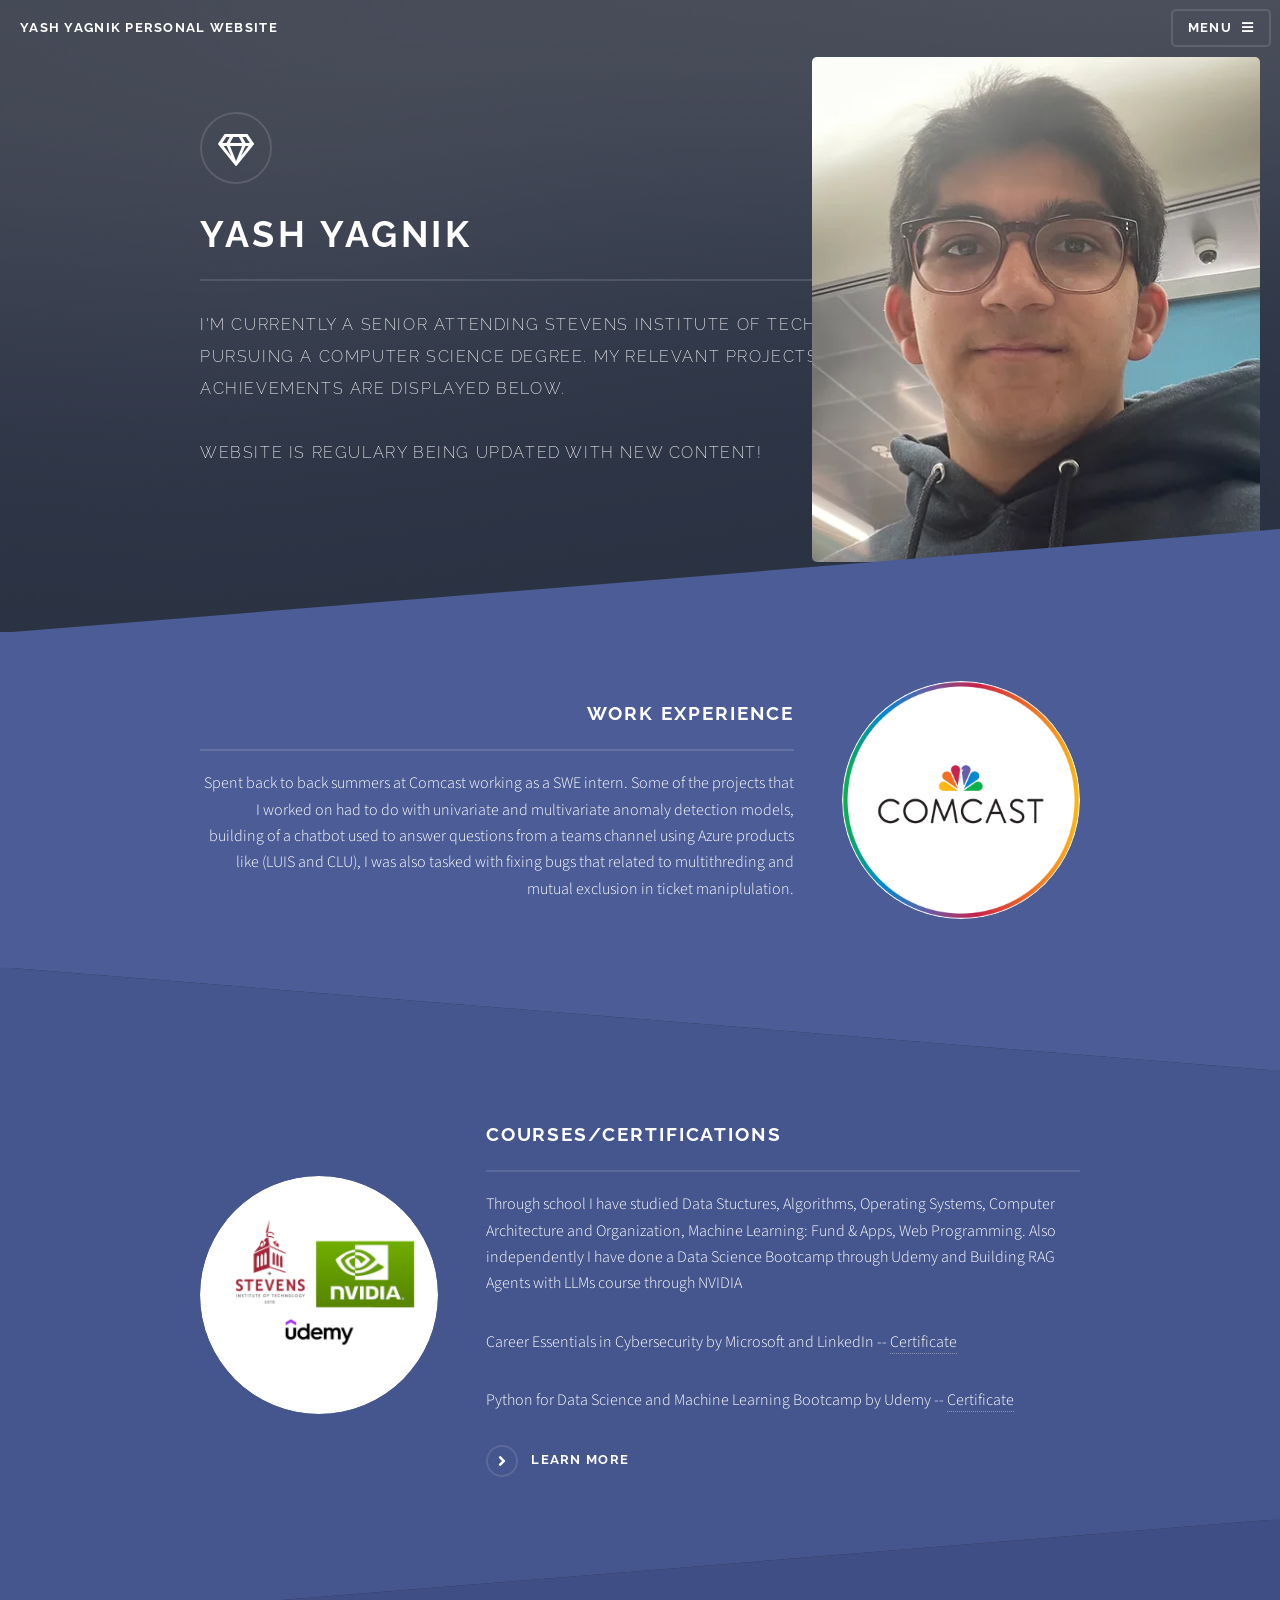
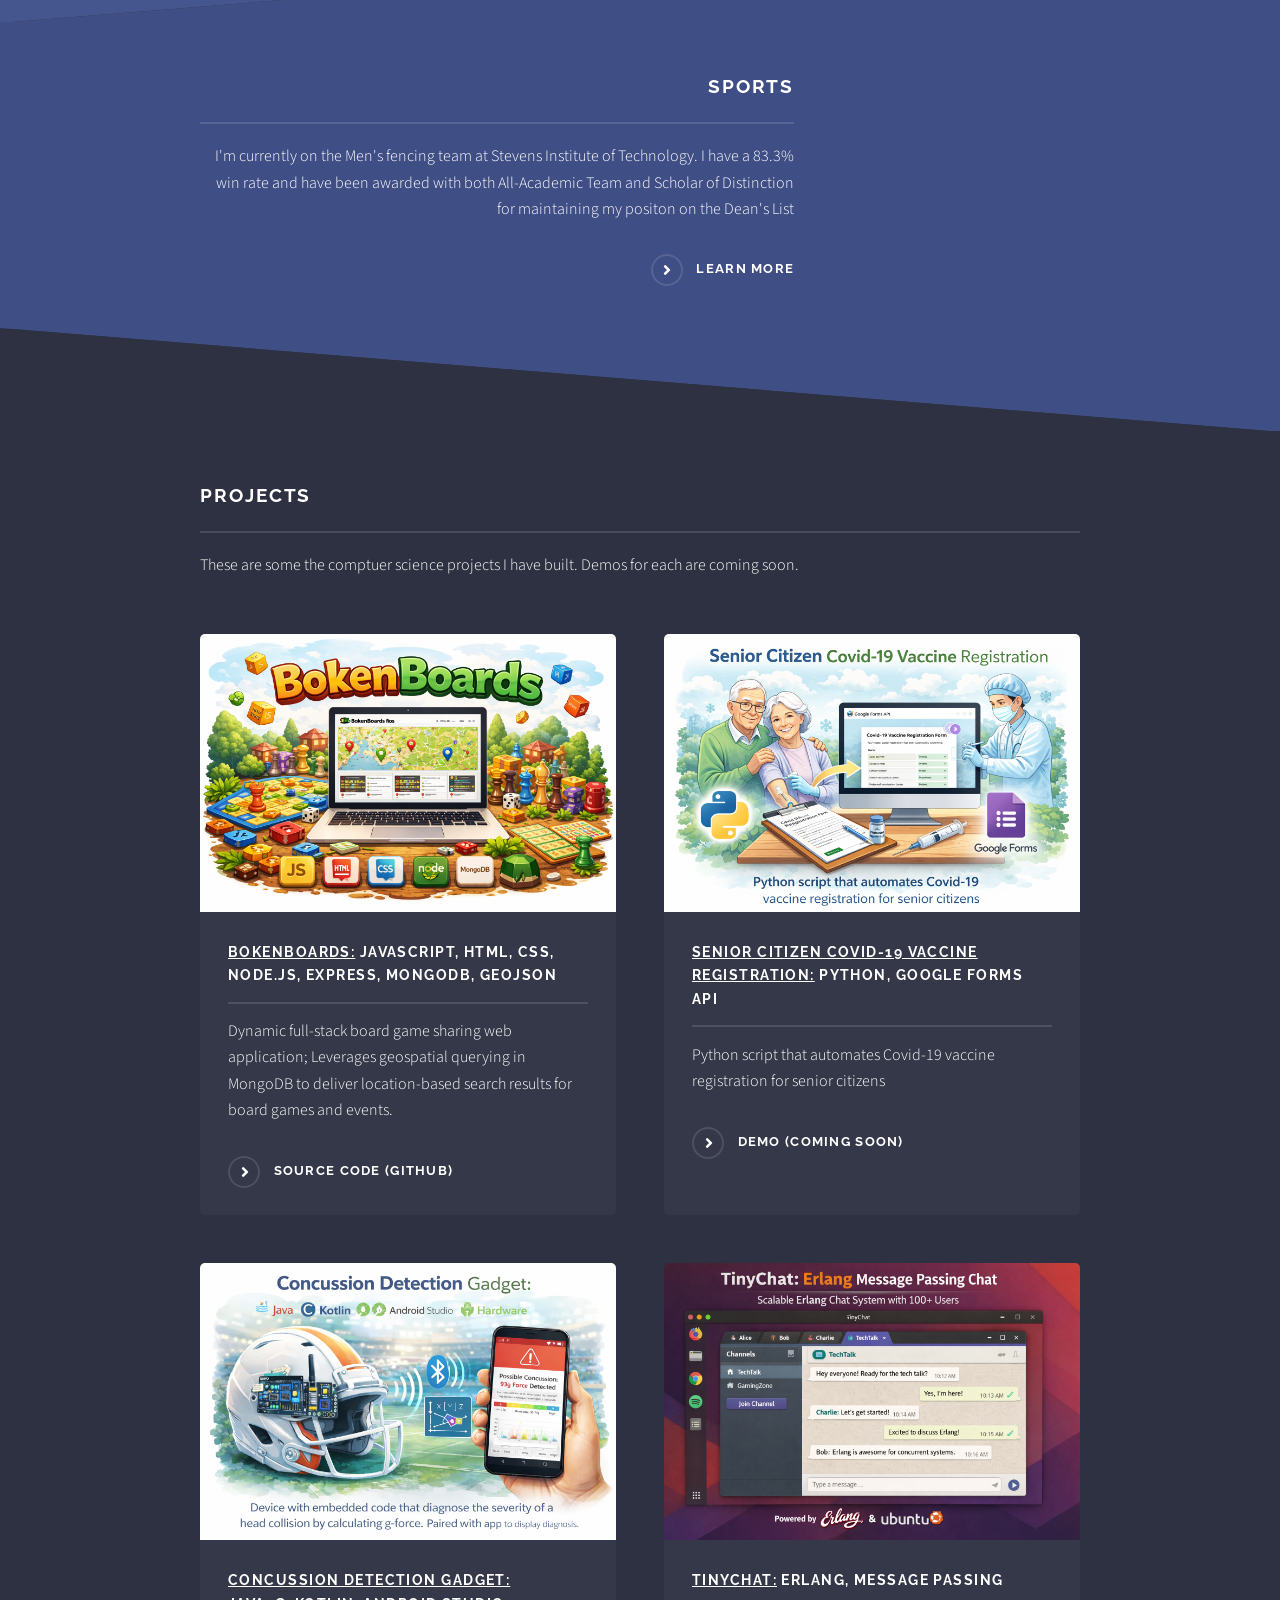
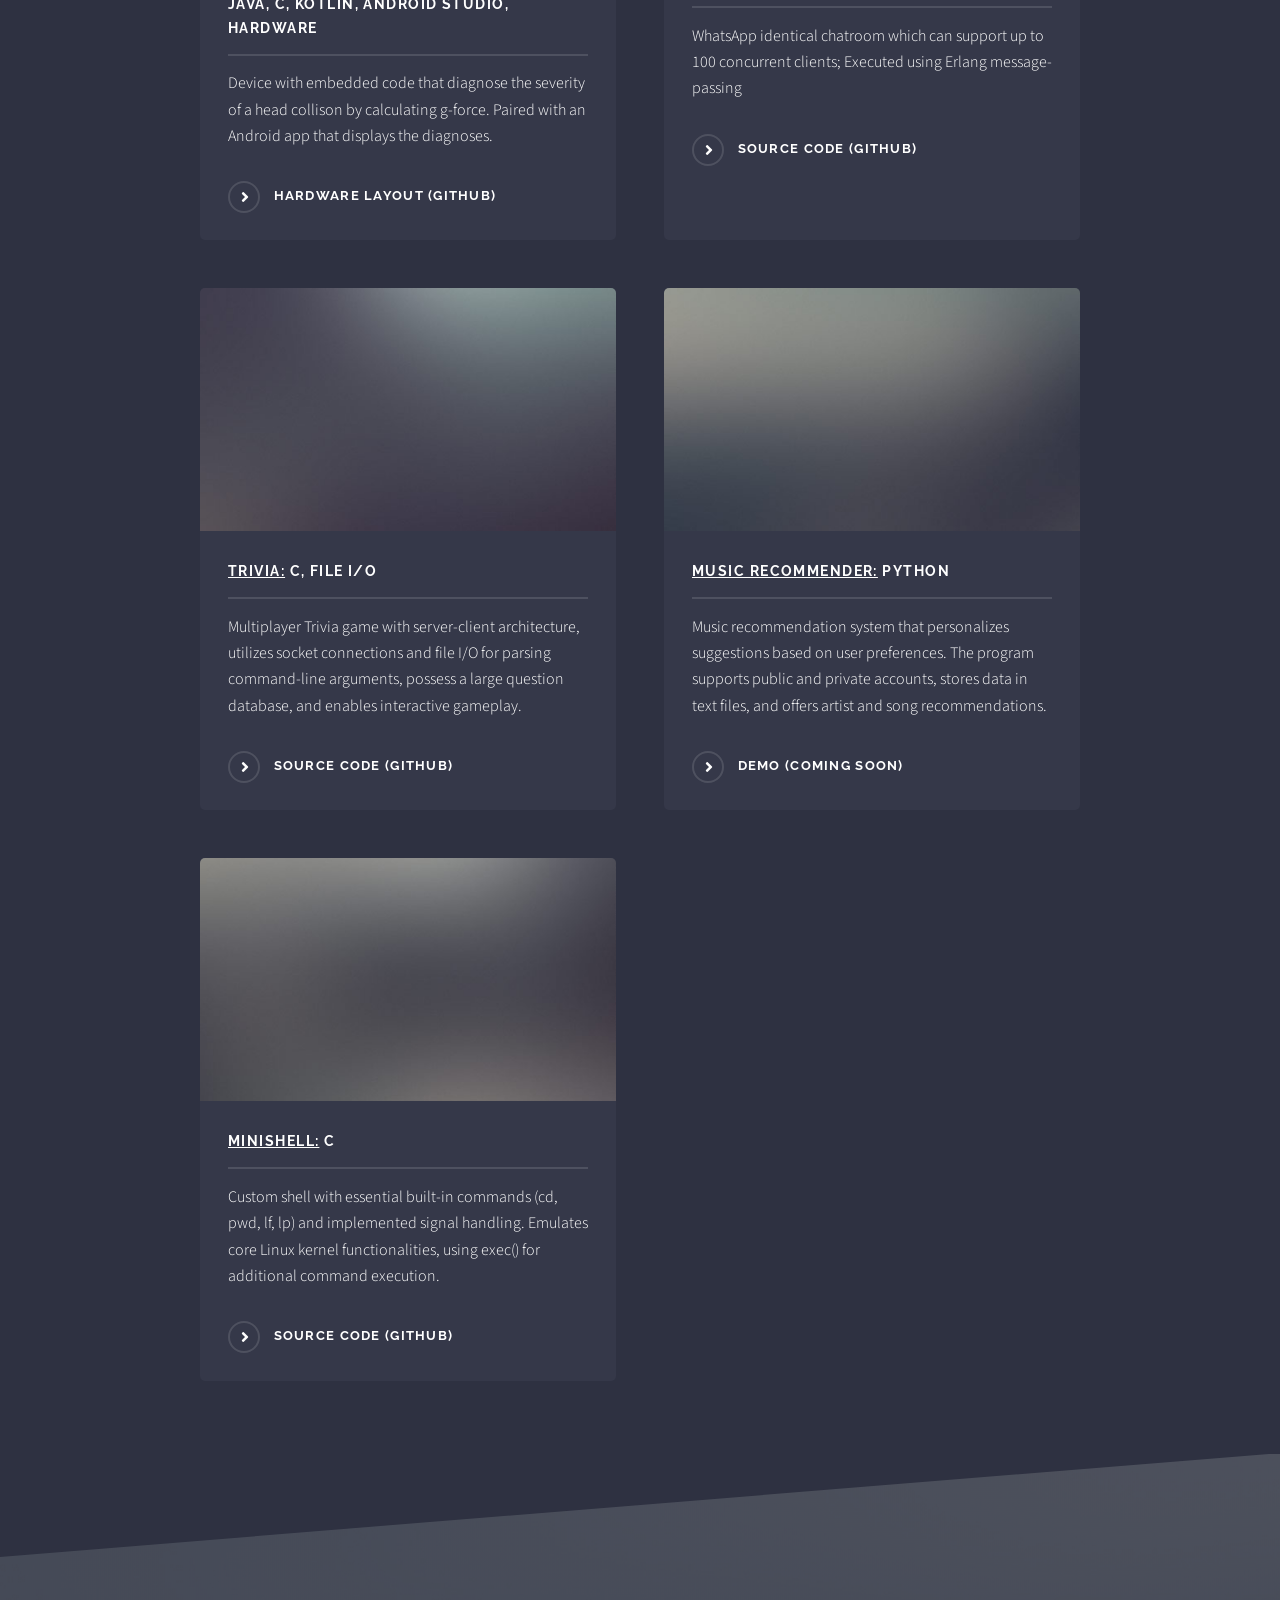
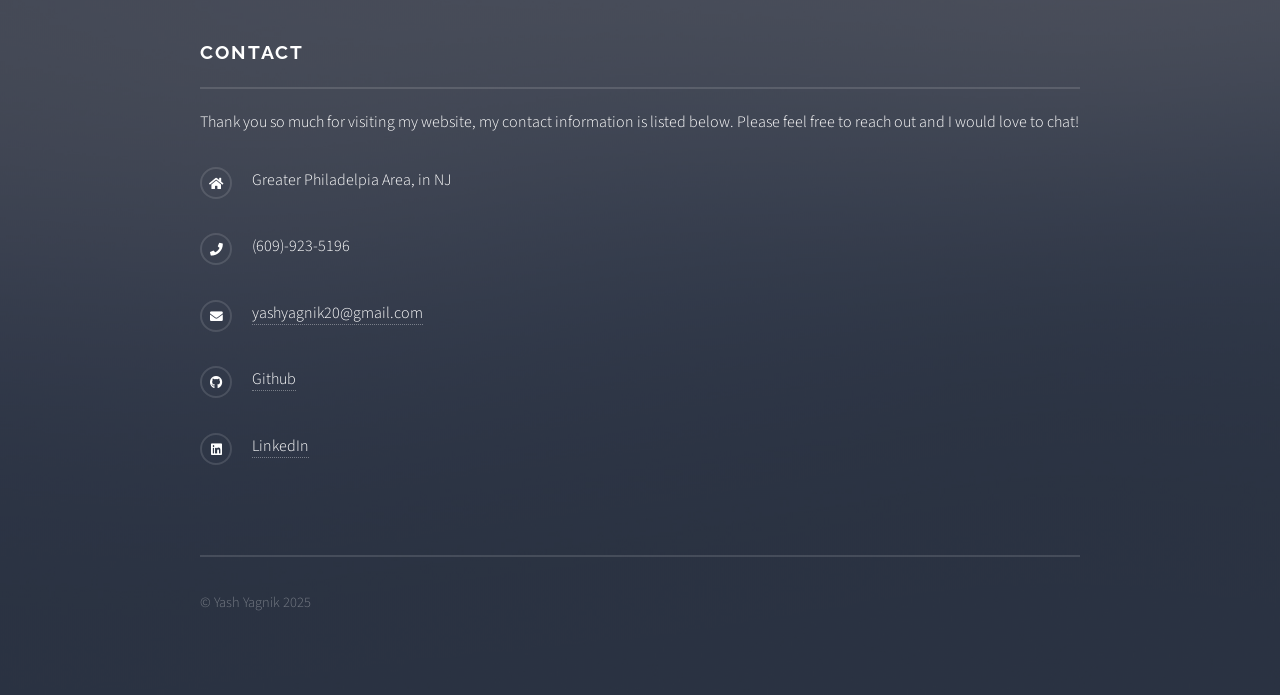
==== index.html @ 272a302a "Add images for Projects" ====
<!DOCTYPE HTML>
<html>
	<head>
		<meta charset="UTF-8">
		<meta name="viewport" content="width=device-width, initial-scale=1, user-scalable=no">
		<title>Yash Yagnik Personal Website</title>
		<link rel="icon" type="image/png" href="Gemini_Generated_Image_cto2vccto2vccto2.png">
		
		<link rel="stylesheet" href="assets/css/main.css">
		<noscript><link rel="stylesheet" href="assets/css/noscript.css"></noscript>
		<style>
			.image-container {
				position: absolute; /* Absolute positioning */
				right: 20px; /* Distance from the right side */
				top: 57px; /* Distance from the top */
			}
		</style>
	</head>
	<body class="is-preload">
		

		<!-- Page Wrapper -->
			<div id="page-wrapper">

				<!-- Header -->
					<header id="header" class="alt">
						<!-- <h1><a href="index.html">Solid State</a></h1> -->
						<!-- <a href="index.html" class="logo">
							<img src="YY_Logo.png" class="logo">
						</a>
						<style>
							.logo img {
								width: 50px;
								height: auto;
								margin-top: 8px;
							} -->
							<h1>Yash Yagnik Personal Website</h1>
						</style>
						<nav>
							<a href="#menu">Menu</a>
						</nav>
					</header>

				<!-- Menu -->
					<nav id="menu">
						<div class="inner">
							<h2>Menu</h2>
							<ul class="links">
								<li><a href="index.html">Home</a></li>
								<li><a href="#one">Work Experience</a></li>
								<li><a href="#two">Certifications</a></li>
								<li><a href="#four">Projects</a></li>
								<li><a href="#contact">Contact</a></li>
							</ul>
							<a href="#" class="close">Close</a>
						</div>
					</nav>

				<!-- Banner -->
				 <!-- The "<br>" is really nice here and it acts as a new line character in python, use this when you need an ln feature-->
					<section id="banner">
						<div class="inner">
							<div class="logo"><span class="icon fa-gem"></span></div>
							<h2>Yash Yagnik</h2>
							<p> I'm currently a senior attending Stevens Institute Of Technology <br> pursuing a computer science degree. My relevant projects and <br> achievements are displayed below. <br> <br> Website is regulary being updated with new content! </p>
						</div> 
						
					</section>

					<div class="image-container">
						<a href="#" class="image">
							<img src="Yash_website_photo.png" alt="Yash Yagnik Photo" />
						</a>
					</div>

				<!-- Wrapper -->
					<section id="wrapper">
						<!-- Experiences -->

						<!-- One -->
							<section id="one" class="wrapper spotlight style1">
								<div class="inner">
									<a href="#" class="image"><img src="Comcast Logo.png" alt="" /></a>
									<div class="content">
										<h2 class="major">Work Experience</h2>
										<p> Spent back to back summers at Comcast working as a SWE intern. Some of the projects that I worked on had to do with univariate and multivariate anomaly detection models, building of a chatbot used to answer questions from a teams channel using Azure products like (LUIS and CLU), I was also tasked with fixing bugs that related to multithreding and mutual exclusion in ticket maniplulation. </p>
									</div>
								</div>
							</section>
						<!-- Two -->
							<section id="two" class="wrapper alt spotlight style2">
								<div class="inner">
									<a href="#" class="image"><img src="Logos.png" alt="" /></a>
									<div class="content">
										<h2 class="major">Courses/Certifications</h2>
										<p>Through school I have studied Data Stuctures, Algorithms, Operating Systems, Computer Architecture and
											Organization, Machine Learning: Fund & Apps, Web Programming. Also independently I have done a Data Science Bootcamp through Udemy and Building RAG Agents with LLMs course through NVIDIA <p>

											</p> </p>
											
											<p>Career Essentials in Cybersecurity by Microsoft and LinkedIn -- <a href="https://www.linkedin.com/learning/certificates/8011ce2563d3239a55fde83a49c13e1c45d5378d7dc18d0882e4fef4aba8d1a9?accountId=56742337&u=56742337&success=true&authUUID=3ZL%2FVXU9SJiEjQcLRBiHwg%3D%3D">Certificate</a></p>
											<p>Python for Data Science and Machine Learning Bootcamp by Udemy -- <a href="https://www.udemy.com/certificate/UC-f8d96c0a-edee-497a-881a-a0f7a7da601d/">Certificate</a></p>
											<a href="https://www.linkedin.com/in/yash-yagnik-648045245/details/certifications/" rel="noopener noreferrer" target="_blank" class="special">Learn more</a>
											
										</div>
								</div>
							</section>
							
						<!-- Sports -->
						<!-- Three -->
							<section id="three" class="wrapper spotlight style3">
								<div class="inner">
									<a href="#" class="image"><img src="Fencing Photo.JPG" alt="" /></a>
									<div class="content">
										<h2 class="major">Sports</h2>
										<p>I'm currently on the Men's fencing team at Stevens Institute of Technology. I have a 83.3% win rate and have been awarded with both All-Academic Team and Scholar of Distinction for maintaining my positon on the Dean's List</p>
										<a href="https://stevensducks.com/sports/mens-fencing/roster/yash-yagnik/17437" rel="noopener noreferrer" target="_blank" class="special">Learn more</a>
									</div>
								</div>
							</section>

						<!-- Four -->
							<section id="four" class="wrapper alt style1">
								<div class="inner">
									<h2 class="major">Projects</h2>
									<p>These are some the comptuer science projects I have built. Demos for each are coming soon.</p>
									<section class="features">
										<article>
											<a href="#" class="image"><img src="BokenBoards image.png" alt="" /></a>
											<h3 class="major"><u>BokenBoards:</u>  JavaScript, HTML, CSS, Node.js, Express, MongoDB, GeoJSON</h3>
											<p>Dynamic full-stack board game sharing web application; Leverages geospatial querying in MongoDB to deliver location-based search results for board games and events.</p>
											<a href="https://github.com/Yash-Yagnik/BokenBoards" rel="noopener noreferrer" target="_blank" class="special">Source Code (GitHub)</a> 
										</article>
										<!-- <style>
											.BBimage {
												border-radius: 5px;
											border: 0;
											display: inline-block;
											position: relative;
											}
										</style> -->

										<article>
											<a href="#" class="image"><img src="Senior Citizen Vaccine Image.png" alt="" /></a>
											<h3 class="major"><u>Senior Citizen Covid-19 Vaccine Registration:</u> Python, Google Forms API</h3>
											<p>Python script that automates Covid-19 vaccine registration for senior citizens</p>
											<a href="#" class="special">Demo (Coming Soon)</a> 
										</article>
										
										<article>
											<a href="#" class="image"><img src="Concussion Project Image.png" alt="" /></a>
											<h3 class="major"><u>Concussion Detection Gadget:</u> <br> Java, C, Kotlin, Android Studio, Hardware</h3>
											<p>Device with embedded code that diagnose the severity of a head collison by calculating g-force. Paired with an Android app that displays the diagnoses.</p>
											<a href="https://github.com/Yash-Yagnik/Concussion-Project/blob/main/Concussion%20Project%20Hardware%20Layout.pdf" rel="noopener noreferrer" target="_blank" class="special">Hardware Layout (GitHub)</a> 
										</article>

										<article>
											<a href="#" class="image"><img src="Tiny Chat Image.png" alt="" /></a>
											<h3 class="major"><u>TinyChat:</u> Erlang, Message Passing</h3>
											<p>WhatsApp identical chatroom which can support up to 100 concurrent clients; Executed using Erlang message-passing</p>
											<a href="https://github.com/Yash-Yagnik/TinyChat" rel="noopener noreferrer" target="_blank" class="special">Source Code (GitHub)</a> 
										</article>

										<article>
											<a href="#" class="image"><img src="images/pic04.jpg" alt="" /></a>
											<h3 class="major"><u>Trivia:</u> C, File I/O</h3>
											<p>Multiplayer Trivia game with server-client architecture, utilizes socket connections and file I/O for parsing command-line arguments, possess a large question database, and enables interactive gameplay.</p>
											<a href="https://github.com/Yash-Yagnik/Trivia-Game" rel="noopener noreferrer" target="_blank" class="special">Source Code (GitHub)</a>
										</article>

										<article>
											<a href="#" class="image"><img src="images/pic06.jpg" alt="" /></a>
											<h3 class="major"><u>Music Recommender:</u> Python </h3>
											<p>Music recommendation system that personalizes suggestions based on user preferences. The program supports public and private accounts, stores data in text files, and offers artist and song recommendations.</p>
											<a href="#" class="special">Demo (Coming Soon)</a>
										</article>
										<article>
											<a href="#" class="image"><img src="images/pic05.jpg" alt="" /></a>
											<h3 class="major"><u>Minishell:</u> C </h3>
											<p>Custom shell with essential built-in commands (cd, pwd, lf, lp) and implemented signal handling. Emulates core Linux kernel functionalities, using exec() for additional command execution.</p>
											<a href="https://github.com/Yash-Yagnik/Minishell" rel="noopener noreferrer" target="_blank" class="special">Source Code (GitHub)</a>
										</article>
										
									<!-- </section>
									<ul class="actions">
										<li><a href="#" class="button">Browse All</a></li>
									</ul> -->
								</div>
							</section>

					</section>

				<!-- Footer -->
					<section id="contact">
						<div class="inner">
							<h2 class="major">Contact</h2>
							<p>Thank you so much for visiting my website, my contact information is listed below. Please feel free to reach out and I would love to chat!</p>
							
							<ul class="contact">
								<li class="icon solid fa-home">
									Greater Philadelpia Area, in NJ
								</li>

								<!-- The line below makes it so that people cannot be phised on your website -->
								<!-- rel="noopener noreferrer" target="_blank" -->
								<li class="icon solid fa-phone">(609)-923-5196</li>
								<li class="icon solid fa-envelope"><a href="mailto:yashyagnik20@gmail.com" rel="noopener noreferrer" target="_blank">yashyagnik20@gmail.com</a></li>
								<li class="icon brands fa-github"><a href="https://github.com/Yash-Yagnik" rel="noopener noreferrer" target="_blank">Github</a></li>
								<li class="icon brands fa-linkedin"><a href="https://www.linkedin.com/in/yash-yagnik-648045245/" rel="noopener noreferrer" target="_blank">LinkedIn</a></li>
							</ul>
							<ul class="copyright">
								<li>&copy; Yash Yagnik 2025</li>
							</ul>
						</div>
					</section>

			</div>

		<!-- Scripts -->
			<script src="assets/js/jquery.min.js"></script>
			<script src="assets/js/jquery.scrollex.min.js"></script>
			<script src="assets/js/browser.min.js"></script>
			<script src="assets/js/breakpoints.min.js"></script>
			<script src="assets/js/util.js"></script>
			<script src="assets/js/main.js"></script>

	</body>
</html>
---- assets/css/main.css ----
@import url(fontawesome-all.min.css);
@import url("https://fonts.googleapis.com/css?family=Raleway:200,700|Source+Sans+Pro:300,600,300italic,600italic");

/*
	Solid State by HTML5 UP
	html5up.net | @ajlkn
	Free for personal and commercial use under the CCA 3.0 license (html5up.net/license)
*/

html, body, div, span, applet, object,
iframe, h1, h2, h3, h4, h5, h6, p, blockquote,
pre, a, abbr, acronym, address, big, cite,
code, del, dfn, em, img, ins, kbd, q, s, samp,
small, strike, strong, sub, sup, tt, var, b,
u, i, center, dl, dt, dd, ol, ul, li, fieldset,
form, label, legend, table, caption, tbody,
tfoot, thead, tr, th, td, article, aside,
canvas, details, embed, figure, figcaption,
contact, header, hgroup, menu, nav, output, ruby,
section, summary, time, mark, audio, video {
	margin: 0;
	padding: 0;
	border: 0;
	font-size: 100%;
	font: inherit;
	vertical-align: baseline;}

article, aside, details, figcaption, figure,
contact, header, hgroup, menu, nav, section {
	display: block;}

body {
	line-height: 1;
}

ol, ul {
	list-style: none;
}

blockquote, q {
	quotes: none;
}

	blockquote:before, blockquote:after, q:before, q:after {
		content: '';
		content: none;
	}

table {
	border-collapse: collapse;
	border-spacing: 0;
}

body {
	-webkit-text-size-adjust: none;
}

mark {
	background-color: transparent;
	color: inherit;
}

input::-moz-focus-inner {
	border: 0;
	padding: 0;
}

input, select, textarea {
	-moz-appearance: none;
	-webkit-appearance: none;
	-ms-appearance: none;
	appearance: none;
}

/* Basic */

	@-ms-viewport {
		width: device-width;
	}

	body {
		-ms-overflow-style: scrollbar;
	}

	@media screen and (max-width: 480px) {

		html, body {
			min-width: 320px;
		}

	}

	html {
		box-sizing: border-box;
	}

	*, *:before, *:after {
		box-sizing: inherit;
	}

	body {
		background-color: #2e3141;
		background-image: linear-gradient(to top, rgba(46, 49, 65, 0.8), rgba(46, 49, 65, 0.8)), url("../../images/bg.jpg");
		background-size: auto,
 cover;
		background-attachment: fixed,
 fixed;
		background-position: center,
 center;
	}

		body.is-preload *, body.is-preload *:before, body.is-preload *:after {
			-moz-animation: none !important;
			-webkit-animation: none !important;
			-ms-animation: none !important;
			animation: none !important;
			-moz-transition: none !important;
			-webkit-transition: none !important;
			-ms-transition: none !important;
			transition: none !important;
		}

/* Type */

	body, input, select, textarea {
		color: #ffffff;
		font-family: "Source Sans Pro", Helvetica, sans-serif;
		font-size: 16.5pt;
		font-weight: 300;
		line-height: 1.65;
	}

		@media screen and (max-width: 1680px) {

			body, input, select, textarea {
				font-size: 13pt;
			}

		}

		@media screen and (max-width: 1280px) {

			body, input, select, textarea {
				font-size: 12pt;
			}

		}

		@media screen and (max-width: 980px) {

			body, input, select, textarea {
				font-size: 12pt;
			}

		}

		@media screen and (max-width: 736px) {

			body, input, select, textarea {
				font-size: 12pt;
			}

		}

		@media screen and (max-width: 480px) {

			body, input, select, textarea {
				font-size: 12pt;
			}

		}

	a {
		-moz-transition: color 0.2s ease-in-out, border-bottom-color 0.2s ease-in-out;
		-webkit-transition: color 0.2s ease-in-out, border-bottom-color 0.2s ease-in-out;
		-ms-transition: color 0.2s ease-in-out, border-bottom-color 0.2s ease-in-out;
		transition: color 0.2s ease-in-out, border-bottom-color 0.2s ease-in-out;
		border-bottom: dotted 1px rgba(255, 255, 255, 0.35);
		color: #ffffff;
		text-decoration: none;
	}

		a:hover {
			border-bottom-color: transparent;
			color: #ffffff !important;
		}

		a.special:not(.button) {
			text-decoration: none;
			border-bottom: 0;
			display: block;
			font-family: Raleway, Helvetica, sans-serif;
			font-size: 0.8em;
			font-weight: 700;
			letter-spacing: 0.1em;
			margin: 0 0 2em 0;
			text-transform: uppercase;
		}

			a.special:not(.button):before {
				-moz-osx-font-smoothing: grayscale;
				-webkit-font-smoothing: antialiased;
				display: inline-block;
				font-style: normal;
				font-variant: normal;
				text-rendering: auto;
				line-height: 1;
				text-transform: none !important;
				font-family: 'Font Awesome 5 Free';
				font-weight: 900;
			}

			a.special:not(.button):before {
				-moz-transition: background-color 0.2s ease-in-out;
				-webkit-transition: background-color 0.2s ease-in-out;
				-ms-transition: background-color 0.2s ease-in-out;
				transition: background-color 0.2s ease-in-out;
				border-radius: 100%;
				border: solid 2px rgba(255, 255, 255, 0.125);
				content: '\f105';
				display: inline-block;
				font-size: 1.25em;
				height: 2em;
				line-height: 1.75em;
				margin-right: 0.85em;
				text-align: center;
				text-indent: 0.15em;
				vertical-align: middle;
				width: 2em;
			}

			a.special:not(.button):hover:before {
				background-color: rgba(255, 255, 255, 0.025);
			}

			a.special:not(.button):active:before {
				background-color: rgba(255, 255, 255, 0.075);
			}

	strong, b {
		color: #ffffff;
		font-weight: 600;
	}

	em, i {
		font-style: italic;
	}

	p {
		margin: 0 0 2em 0;
	}

	h1, h2, h3, h4, h5, h6 {
		color: #ffffff;
		font-family: Raleway, Helvetica, sans-serif;
		font-weight: 700;
		letter-spacing: 0.1em;
		margin: 0 0 1em 0;
		text-transform: uppercase;
	}

		h1 a, h2 a, h3 a, h4 a, h5 a, h6 a {
			color: inherit;
			text-decoration: none;
			border-bottom: 0;
		}

		h1 span, h2 span, h3 span, h4 span, h5 span, h6 span {
			font-weight: 200;
		}

		h1.major, h2.major, h3.major, h4.major, h5.major, h6.major {
			padding-bottom: 1em;
			border-bottom: solid 2px rgba(255, 255, 255, 0.125);
		}

	h2 {
		font-size: 1.2em;
	}

	h3 {
		font-size: 0.9em;
	}

	h4 {
		font-size: 0.7em;
	}

	h5 {
		font-size: 0.7em;
	}

	h6 {
		font-size: 0.7em;
	}

	@media screen and (max-width: 736px) {

		h2 {
			font-size: 1em;
		}

		h3 {
			font-size: 0.8em;
		}

	}

	sub {
		font-size: 0.8em;
		position: relative;
		top: 0.5em;
	}

	sup {
		font-size: 0.8em;
		position: relative;
		top: -0.5em;
	}

	blockquote {
		border-left: solid 4px rgba(255, 255, 255, 0.125);
		font-style: italic;
		margin: 0 0 2em 0;
		padding: 0.5em 0 0.5em 2em;
	}

	code {
		background: rgba(255, 255, 255, 0.025);
		border-radius: 5px;
		border: solid 2px rgba(255, 255, 255, 0.125);
		font-family: "Courier New", monospace;
		font-size: 0.9em;
		margin: 0 0.25em;
		padding: 0.25em 0.65em;
	}

	pre {
		-webkit-overflow-scrolling: touch;
		font-family: "Courier New", monospace;
		font-size: 0.9em;
		margin: 0 0 2em 0;
	}

		pre code {
			display: block;
			line-height: 1.75em;
			padding: 1em 1.5em;
			overflow-x: auto;
		}

	hr {
		border: 0;
		border-bottom: solid 2px rgba(255, 255, 255, 0.125);
		margin: 2.5em 0;
	}

		hr.major {
			margin: 4em 0;
		}

	.align-left {
		text-align: left;
	}

	.align-center {
		text-align: center;
	}

	.align-right {
		text-align: right;
	}

/* Row */

	.row {
		display: flex;
		flex-wrap: wrap;
		box-sizing: border-box;
		align-items: stretch;
	}

		.row > * {
			box-sizing: border-box;
		}

		.row.gtr-uniform > * > :last-child {
			margin-bottom: 0;
		}

		.row.aln-left {
			justify-content: flex-start;
		}

		.row.aln-center {
			justify-content: center;
		}

		.row.aln-right {
			justify-content: flex-end;
		}

		.row.aln-top {
			align-items: flex-start;
		}

		.row.aln-middle {
			align-items: center;
		}

		.row.aln-bottom {
			align-items: flex-end;
		}

		.row > .imp {
			order: -1;
		}

		.row > .col-1 {
			width: 8.33333%;
		}

		.row > .off-1 {
			margin-left: 8.33333%;
		}

		.row > .col-2 {
			width: 16.66667%;
		}

		.row > .off-2 {
			margin-left: 16.66667%;
		}

		.row > .col-3 {
			width: 25%;
		}

		.row > .off-3 {
			margin-left: 25%;
		}

		.row > .col-4 {
			width: 33.33333%;
		}

		.row > .off-4 {
			margin-left: 33.33333%;
		}

		.row > .col-5 {
			width: 41.66667%;
		}

		.row > .off-5 {
			margin-left: 41.66667%;
		}

		.row > .col-6 {
			width: 50%;
		}

		.row > .off-6 {
			margin-left: 50%;
		}

		.row > .col-7 {
			width: 58.33333%;
		}

		.row > .off-7 {
			margin-left: 58.33333%;
		}

		.row > .col-8 {
			width: 66.66667%;
		}

		.row > .off-8 {
			margin-left: 66.66667%;
		}

		.row > .col-9 {
			width: 75%;
		}

		.row > .off-9 {
			margin-left: 75%;
		}

		.row > .col-10 {
			width: 83.33333%;
		}

		.row > .off-10 {
			margin-left: 83.33333%;
		}

		.row > .col-11 {
			width: 91.66667%;
		}

		.row > .off-11 {
			margin-left: 91.66667%;
		}

		.row > .col-12 {
			width: 100%;
		}

		.row > .off-12 {
			margin-left: 100%;
		}

		.row.gtr-0 {
			margin-top: 0;
			margin-left: 0em;
		}

			.row.gtr-0 > * {
				padding: 0 0 0 0em;
			}

			.row.gtr-0.gtr-uniform {
				margin-top: 0em;
			}

				.row.gtr-0.gtr-uniform > * {
					padding-top: 0em;
				}

		.row.gtr-25 {
			margin-top: 0;
			margin-left: -0.4375em;
		}

			.row.gtr-25 > * {
				padding: 0 0 0 0.4375em;
			}

			.row.gtr-25.gtr-uniform {
				margin-top: -0.4375em;
			}

				.row.gtr-25.gtr-uniform > * {
					padding-top: 0.4375em;
				}

		.row.gtr-50 {
			margin-top: 0;
			margin-left: -0.875em;
		}

			.row.gtr-50 > * {
				padding: 0 0 0 0.875em;
			}

			.row.gtr-50.gtr-uniform {
				margin-top: -0.875em;
			}

				.row.gtr-50.gtr-uniform > * {
					padding-top: 0.875em;
				}

		.row {
			margin-top: 0;
			margin-left: -1.75em;
		}

			.row > * {
				padding: 0 0 0 1.75em;
			}

			.row.gtr-uniform {
				margin-top: -1.75em;
			}

				.row.gtr-uniform > * {
					padding-top: 1.75em;
				}

		.row.gtr-150 {
			margin-top: 0;
			margin-left: -2.625em;
		}

			.row.gtr-150 > * {
				padding: 0 0 0 2.625em;
			}

			.row.gtr-150.gtr-uniform {
				margin-top: -2.625em;
			}

				.row.gtr-150.gtr-uniform > * {
					padding-top: 2.625em;
				}

		.row.gtr-200 {
			margin-top: 0;
			margin-left: -3.5em;
		}

			.row.gtr-200 > * {
				padding: 0 0 0 3.5em;
			}

			.row.gtr-200.gtr-uniform {
				margin-top: -3.5em;
			}

				.row.gtr-200.gtr-uniform > * {
					padding-top: 3.5em;
				}

		@media screen and (max-width: 1680px) {

			.row {
				display: flex;
				flex-wrap: wrap;
				box-sizing: border-box;
				align-items: stretch;
			}

				.row > * {
					box-sizing: border-box;
				}

				.row.gtr-uniform > * > :last-child {
					margin-bottom: 0;
				}

				.row.aln-left {
					justify-content: flex-start;
				}

				.row.aln-center {
					justify-content: center;
				}

				.row.aln-right {
					justify-content: flex-end;
				}

				.row.aln-top {
					align-items: flex-start;
				}

				.row.aln-middle {
					align-items: center;
				}

				.row.aln-bottom {
					align-items: flex-end;
				}

				.row > .imp-xlarge {
					order: -1;
				}

				.row > .col-1-xlarge {
					width: 8.33333%;
				}

				.row > .off-1-xlarge {
					margin-left: 8.33333%;
				}

				.row > .col-2-xlarge {
					width: 16.66667%;
				}

				.row > .off-2-xlarge {
					margin-left: 16.66667%;
				}

				.row > .col-3-xlarge {
					width: 25%;
				}

				.row > .off-3-xlarge {
					margin-left: 25%;
				}

				.row > .col-4-xlarge {
					width: 33.33333%;
				}

				.row > .off-4-xlarge {
					margin-left: 33.33333%;
				}

				.row > .col-5-xlarge {
					width: 41.66667%;
				}

				.row > .off-5-xlarge {
					margin-left: 41.66667%;
				}

				.row > .col-6-xlarge {
					width: 50%;
				}

				.row > .off-6-xlarge {
					margin-left: 50%;
				}

				.row > .col-7-xlarge {
					width: 58.33333%;
				}

				.row > .off-7-xlarge {
					margin-left: 58.33333%;
				}

				.row > .col-8-xlarge {
					width: 66.66667%;
				}

				.row > .off-8-xlarge {
					margin-left: 66.66667%;
				}

				.row > .col-9-xlarge {
					width: 75%;
				}

				.row > .off-9-xlarge {
					margin-left: 75%;
				}

				.row > .col-10-xlarge {
					width: 83.33333%;
				}

				.row > .off-10-xlarge {
					margin-left: 83.33333%;
				}

				.row > .col-11-xlarge {
					width: 91.66667%;
				}

				.row > .off-11-xlarge {
					margin-left: 91.66667%;
				}

				.row > .col-12-xlarge {
					width: 100%;
				}

				.row > .off-12-xlarge {
					margin-left: 100%;
				}

				.row.gtr-0 {
					margin-top: 0;
					margin-left: 0em;
				}

					.row.gtr-0 > * {
						padding: 0 0 0 0em;
					}

					.row.gtr-0.gtr-uniform {
						margin-top: 0em;
					}

						.row.gtr-0.gtr-uniform > * {
							padding-top: 0em;
						}

				.row.gtr-25 {
					margin-top: 0;
					margin-left: -0.4375em;
				}

					.row.gtr-25 > * {
						padding: 0 0 0 0.4375em;
					}

					.row.gtr-25.gtr-uniform {
						margin-top: -0.4375em;
					}

						.row.gtr-25.gtr-uniform > * {
							padding-top: 0.4375em;
						}

				.row.gtr-50 {
					margin-top: 0;
					margin-left: -0.875em;
				}

					.row.gtr-50 > * {
						padding: 0 0 0 0.875em;
					}

					.row.gtr-50.gtr-uniform {
						margin-top: -0.875em;
					}

						.row.gtr-50.gtr-uniform > * {
							padding-top: 0.875em;
						}

				.row {
					margin-top: 0;
					margin-left: -1.75em;
				}

					.row > * {
						padding: 0 0 0 1.75em;
					}

					.row.gtr-uniform {
						margin-top: -1.75em;
					}

						.row.gtr-uniform > * {
							padding-top: 1.75em;
						}

				.row.gtr-150 {
					margin-top: 0;
					margin-left: -2.625em;
				}

					.row.gtr-150 > * {
						padding: 0 0 0 2.625em;
					}

					.row.gtr-150.gtr-uniform {
						margin-top: -2.625em;
					}

						.row.gtr-150.gtr-uniform > * {
							padding-top: 2.625em;
						}

				.row.gtr-200 {
					margin-top: 0;
					margin-left: -3.5em;
				}

					.row.gtr-200 > * {
						padding: 0 0 0 3.5em;
					}

					.row.gtr-200.gtr-uniform {
						margin-top: -3.5em;
					}

						.row.gtr-200.gtr-uniform > * {
							padding-top: 3.5em;
						}

		}

		@media screen and (max-width: 1280px) {

			.row {
				display: flex;
				flex-wrap: wrap;
				box-sizing: border-box;
				align-items: stretch;
			}

				.row > * {
					box-sizing: border-box;
				}

				.row.gtr-uniform > * > :last-child {
					margin-bottom: 0;
				}

				.row.aln-left {
					justify-content: flex-start;
				}

				.row.aln-center {
					justify-content: center;
				}

				.row.aln-right {
					justify-content: flex-end;
				}

				.row.aln-top {
					align-items: flex-start;
				}

				.row.aln-middle {
					align-items: center;
				}

				.row.aln-bottom {
					align-items: flex-end;
				}

				.row > .imp-large {
					order: -1;
				}

				.row > .col-1-large {
					width: 8.33333%;
				}

				.row > .off-1-large {
					margin-left: 8.33333%;
				}

				.row > .col-2-large {
					width: 16.66667%;
				}

				.row > .off-2-large {
					margin-left: 16.66667%;
				}

				.row > .col-3-large {
					width: 25%;
				}

				.row > .off-3-large {
					margin-left: 25%;
				}

				.row > .col-4-large {
					width: 33.33333%;
				}

				.row > .off-4-large {
					margin-left: 33.33333%;
				}

				.row > .col-5-large {
					width: 41.66667%;
				}

				.row > .off-5-large {
					margin-left: 41.66667%;
				}

				.row > .col-6-large {
					width: 50%;
				}

				.row > .off-6-large {
					margin-left: 50%;
				}

				.row > .col-7-large {
					width: 58.33333%;
				}

				.row > .off-7-large {
					margin-left: 58.33333%;
				}

				.row > .col-8-large {
					width: 66.66667%;
				}

				.row > .off-8-large {
					margin-left: 66.66667%;
				}

				.row > .col-9-large {
					width: 75%;
				}

				.row > .off-9-large {
					margin-left: 75%;
				}

				.row > .col-10-large {
					width: 83.33333%;
				}

				.row > .off-10-large {
					margin-left: 83.33333%;
				}

				.row > .col-11-large {
					width: 91.66667%;
				}

				.row > .off-11-large {
					margin-left: 91.66667%;
				}

				.row > .col-12-large {
					width: 100%;
				}

				.row > .off-12-large {
					margin-left: 100%;
				}

				.row.gtr-0 {
					margin-top: 0;
					margin-left: 0em;
				}

					.row.gtr-0 > * {
						padding: 0 0 0 0em;
					}

					.row.gtr-0.gtr-uniform {
						margin-top: 0em;
					}

						.row.gtr-0.gtr-uniform > * {
							padding-top: 0em;
						}

				.row.gtr-25 {
					margin-top: 0;
					margin-left: -0.4375em;
				}

					.row.gtr-25 > * {
						padding: 0 0 0 0.4375em;
					}

					.row.gtr-25.gtr-uniform {
						margin-top: -0.4375em;
					}

						.row.gtr-25.gtr-uniform > * {
							padding-top: 0.4375em;
						}

				.row.gtr-50 {
					margin-top: 0;
					margin-left: -0.875em;
				}

					.row.gtr-50 > * {
						padding: 0 0 0 0.875em;
					}

					.row.gtr-50.gtr-uniform {
						margin-top: -0.875em;
					}

						.row.gtr-50.gtr-uniform > * {
							padding-top: 0.875em;
						}

				.row {
					margin-top: 0;
					margin-left: -1.75em;
				}

					.row > * {
						padding: 0 0 0 1.75em;
					}

					.row.gtr-uniform {
						margin-top: -1.75em;
					}

						.row.gtr-uniform > * {
							padding-top: 1.75em;
						}

				.row.gtr-150 {
					margin-top: 0;
					margin-left: -2.625em;
				}

					.row.gtr-150 > * {
						padding: 0 0 0 2.625em;
					}

					.row.gtr-150.gtr-uniform {
						margin-top: -2.625em;
					}

						.row.gtr-150.gtr-uniform > * {
							padding-top: 2.625em;
						}

				.row.gtr-200 {
					margin-top: 0;
					margin-left: -3.5em;
				}

					.row.gtr-200 > * {
						padding: 0 0 0 3.5em;
					}

					.row.gtr-200.gtr-uniform {
						margin-top: -3.5em;
					}

						.row.gtr-200.gtr-uniform > * {
							padding-top: 3.5em;
						}

		}

		@media screen and (max-width: 980px) {

			.row {
				display: flex;
				flex-wrap: wrap;
				box-sizing: border-box;
				align-items: stretch;
			}

				.row > * {
					box-sizing: border-box;
				}

				.row.gtr-uniform > * > :last-child {
					margin-bottom: 0;
				}

				.row.aln-left {
					justify-content: flex-start;
				}

				.row.aln-center {
					justify-content: center;
				}

				.row.aln-right {
					justify-content: flex-end;
				}

				.row.aln-top {
					align-items: flex-start;
				}

				.row.aln-middle {
					align-items: center;
				}

				.row.aln-bottom {
					align-items: flex-end;
				}

				.row > .imp-medium {
					order: -1;
				}

				.row > .col-1-medium {
					width: 8.33333%;
				}

				.row > .off-1-medium {
					margin-left: 8.33333%;
				}

				.row > .col-2-medium {
					width: 16.66667%;
				}

				.row > .off-2-medium {
					margin-left: 16.66667%;
				}

				.row > .col-3-medium {
					width: 25%;
				}

				.row > .off-3-medium {
					margin-left: 25%;
				}

				.row > .col-4-medium {
					width: 33.33333%;
				}

				.row > .off-4-medium {
					margin-left: 33.33333%;
				}

				.row > .col-5-medium {
					width: 41.66667%;
				}

				.row > .off-5-medium {
					margin-left: 41.66667%;
				}

				.row > .col-6-medium {
					width: 50%;
				}

				.row > .off-6-medium {
					margin-left: 50%;
				}

				.row > .col-7-medium {
					width: 58.33333%;
				}

				.row > .off-7-medium {
					margin-left: 58.33333%;
				}

				.row > .col-8-medium {
					width: 66.66667%;
				}

				.row > .off-8-medium {
					margin-left: 66.66667%;
				}

				.row > .col-9-medium {
					width: 75%;
				}

				.row > .off-9-medium {
					margin-left: 75%;
				}

				.row > .col-10-medium {
					width: 83.33333%;
				}

				.row > .off-10-medium {
					margin-left: 83.33333%;
				}

				.row > .col-11-medium {
					width: 91.66667%;
				}

				.row > .off-11-medium {
					margin-left: 91.66667%;
				}

				.row > .col-12-medium {
					width: 100%;
				}

				.row > .off-12-medium {
					margin-left: 100%;
				}

				.row.gtr-0 {
					margin-top: 0;
					margin-left: 0em;
				}

					.row.gtr-0 > * {
						padding: 0 0 0 0em;
					}

					.row.gtr-0.gtr-uniform {
						margin-top: 0em;
					}

						.row.gtr-0.gtr-uniform > * {
							padding-top: 0em;
						}

				.row.gtr-25 {
					margin-top: 0;
					margin-left: -0.4375em;
				}

					.row.gtr-25 > * {
						padding: 0 0 0 0.4375em;
					}

					.row.gtr-25.gtr-uniform {
						margin-top: -0.4375em;
					}

						.row.gtr-25.gtr-uniform > * {
							padding-top: 0.4375em;
						}

				.row.gtr-50 {
					margin-top: 0;
					margin-left: -0.875em;
				}

					.row.gtr-50 > * {
						padding: 0 0 0 0.875em;
					}

					.row.gtr-50.gtr-uniform {
						margin-top: -0.875em;
					}

						.row.gtr-50.gtr-uniform > * {
							padding-top: 0.875em;
						}

				.row {
					margin-top: 0;
					margin-left: -1.75em;
				}

					.row > * {
						padding: 0 0 0 1.75em;
					}

					.row.gtr-uniform {
						margin-top: -1.75em;
					}

						.row.gtr-uniform > * {
							padding-top: 1.75em;
						}

				.row.gtr-150 {
					margin-top: 0;
					margin-left: -2.625em;
				}

					.row.gtr-150 > * {
						padding: 0 0 0 2.625em;
					}

					.row.gtr-150.gtr-uniform {
						margin-top: -2.625em;
					}

						.row.gtr-150.gtr-uniform > * {
							padding-top: 2.625em;
						}

				.row.gtr-200 {
					margin-top: 0;
					margin-left: -3.5em;
				}

					.row.gtr-200 > * {
						padding: 0 0 0 3.5em;
					}

					.row.gtr-200.gtr-uniform {
						margin-top: -3.5em;
					}

						.row.gtr-200.gtr-uniform > * {
							padding-top: 3.5em;
						}

		}

		@media screen and (max-width: 736px) {

			.row {
				display: flex;
				flex-wrap: wrap;
				box-sizing: border-box;
				align-items: stretch;
			}

				.row > * {
					box-sizing: border-box;
				}

				.row.gtr-uniform > * > :last-child {
					margin-bottom: 0;
				}

				.row.aln-left {
					justify-content: flex-start;
				}

				.row.aln-center {
					justify-content: center;
				}

				.row.aln-right {
					justify-content: flex-end;
				}

				.row.aln-top {
					align-items: flex-start;
				}

				.row.aln-middle {
					align-items: center;
				}

				.row.aln-bottom {
					align-items: flex-end;
				}

				.row > .imp-small {
					order: -1;
				}

				.row > .col-1-small {
					width: 8.33333%;
				}

				.row > .off-1-small {
					margin-left: 8.33333%;
				}

				.row > .col-2-small {
					width: 16.66667%;
				}

				.row > .off-2-small {
					margin-left: 16.66667%;
				}

				.row > .col-3-small {
					width: 25%;
				}

				.row > .off-3-small {
					margin-left: 25%;
				}

				.row > .col-4-small {
					width: 33.33333%;
				}

				.row > .off-4-small {
					margin-left: 33.33333%;
				}

				.row > .col-5-small {
					width: 41.66667%;
				}

				.row > .off-5-small {
					margin-left: 41.66667%;
				}

				.row > .col-6-small {
					width: 50%;
				}

				.row > .off-6-small {
					margin-left: 50%;
				}

				.row > .col-7-small {
					width: 58.33333%;
				}

				.row > .off-7-small {
					margin-left: 58.33333%;
				}

				.row > .col-8-small {
					width: 66.66667%;
				}

				.row > .off-8-small {
					margin-left: 66.66667%;
				}

				.row > .col-9-small {
					width: 75%;
				}

				.row > .off-9-small {
					margin-left: 75%;
				}

				.row > .col-10-small {
					width: 83.33333%;
				}

				.row > .off-10-small {
					margin-left: 83.33333%;
				}

				.row > .col-11-small {
					width: 91.66667%;
				}

				.row > .off-11-small {
					margin-left: 91.66667%;
				}

				.row > .col-12-small {
					width: 100%;
				}

				.row > .off-12-small {
					margin-left: 100%;
				}

				.row.gtr-0 {
					margin-top: 0;
					margin-left: 0em;
				}

					.row.gtr-0 > * {
						padding: 0 0 0 0em;
					}

					.row.gtr-0.gtr-uniform {
						margin-top: 0em;
					}

						.row.gtr-0.gtr-uniform > * {
							padding-top: 0em;
						}

				.row.gtr-25 {
					margin-top: 0;
					margin-left: -0.3125em;
				}

					.row.gtr-25 > * {
						padding: 0 0 0 0.3125em;
					}

					.row.gtr-25.gtr-uniform {
						margin-top: -0.3125em;
					}

						.row.gtr-25.gtr-uniform > * {
							padding-top: 0.3125em;
						}

				.row.gtr-50 {
					margin-top: 0;
					margin-left: -0.625em;
				}

					.row.gtr-50 > * {
						padding: 0 0 0 0.625em;
					}

					.row.gtr-50.gtr-uniform {
						margin-top: -0.625em;
					}

						.row.gtr-50.gtr-uniform > * {
							padding-top: 0.625em;
						}

				.row {
					margin-top: 0;
					margin-left: -1.25em;
				}

					.row > * {
						padding: 0 0 0 1.25em;
					}

					.row.gtr-uniform {
						margin-top: -1.25em;
					}

						.row.gtr-uniform > * {
							padding-top: 1.25em;
						}

				.row.gtr-150 {
					margin-top: 0;
					margin-left: -1.875em;
				}

					.row.gtr-150 > * {
						padding: 0 0 0 1.875em;
					}

					.row.gtr-150.gtr-uniform {
						margin-top: -1.875em;
					}

						.row.gtr-150.gtr-uniform > * {
							padding-top: 1.875em;
						}

				.row.gtr-200 {
					margin-top: 0;
					margin-left: -2.5em;
				}

					.row.gtr-200 > * {
						padding: 0 0 0 2.5em;
					}

					.row.gtr-200.gtr-uniform {
						margin-top: -2.5em;
					}

						.row.gtr-200.gtr-uniform > * {
							padding-top: 2.5em;
						}

		}

		@media screen and (max-width: 480px) {

			.row {
				display: flex;
				flex-wrap: wrap;
				box-sizing: border-box;
				align-items: stretch;
			}

				.row > * {
					box-sizing: border-box;
				}

				.row.gtr-uniform > * > :last-child {
					margin-bottom: 0;
				}

				.row.aln-left {
					justify-content: flex-start;
				}

				.row.aln-center {
					justify-content: center;
				}

				.row.aln-right {
					justify-content: flex-end;
				}

				.row.aln-top {
					align-items: flex-start;
				}

				.row.aln-middle {
					align-items: center;
				}

				.row.aln-bottom {
					align-items: flex-end;
				}

				.row > .imp-xsmall {
					order: -1;
				}

				.row > .col-1-xsmall {
					width: 8.33333%;
				}

				.row > .off-1-xsmall {
					margin-left: 8.33333%;
				}

				.row > .col-2-xsmall {
					width: 16.66667%;
				}

				.row > .off-2-xsmall {
					margin-left: 16.66667%;
				}

				.row > .col-3-xsmall {
					width: 25%;
				}

				.row > .off-3-xsmall {
					margin-left: 25%;
				}

				.row > .col-4-xsmall {
					width: 33.33333%;
				}

				.row > .off-4-xsmall {
					margin-left: 33.33333%;
				}

				.row > .col-5-xsmall {
					width: 41.66667%;
				}

				.row > .off-5-xsmall {
					margin-left: 41.66667%;
				}

				.row > .col-6-xsmall {
					width: 50%;
				}

				.row > .off-6-xsmall {
					margin-left: 50%;
				}

				.row > .col-7-xsmall {
					width: 58.33333%;
				}

				.row > .off-7-xsmall {
					margin-left: 58.33333%;
				}

				.row > .col-8-xsmall {
					width: 66.66667%;
				}

				.row > .off-8-xsmall {
					margin-left: 66.66667%;
				}

				.row > .col-9-xsmall {
					width: 75%;
				}

				.row > .off-9-xsmall {
					margin-left: 75%;
				}

				.row > .col-10-xsmall {
					width: 83.33333%;
				}

				.row > .off-10-xsmall {
					margin-left: 83.33333%;
				}

				.row > .col-11-xsmall {
					width: 91.66667%;
				}

				.row > .off-11-xsmall {
					margin-left: 91.66667%;
				}

				.row > .col-12-xsmall {
					width: 100%;
				}

				.row > .off-12-xsmall {
					margin-left: 100%;
				}

				.row.gtr-0 {
					margin-top: 0;
					margin-left: 0em;
				}

					.row.gtr-0 > * {
						padding: 0 0 0 0em;
					}

					.row.gtr-0.gtr-uniform {
						margin-top: 0em;
					}

						.row.gtr-0.gtr-uniform > * {
							padding-top: 0em;
						}

				.row.gtr-25 {
					margin-top: 0;
					margin-left: -0.3125em;
				}

					.row.gtr-25 > * {
						padding: 0 0 0 0.3125em;
					}

					.row.gtr-25.gtr-uniform {
						margin-top: -0.3125em;
					}

						.row.gtr-25.gtr-uniform > * {
							padding-top: 0.3125em;
						}

				.row.gtr-50 {
					margin-top: 0;
					margin-left: -0.625em;
				}

					.row.gtr-50 > * {
						padding: 0 0 0 0.625em;
					}

					.row.gtr-50.gtr-uniform {
						margin-top: -0.625em;
					}

						.row.gtr-50.gtr-uniform > * {
							padding-top: 0.625em;
						}

				.row {
					margin-top: 0;
					margin-left: -1.25em;
				}

					.row > * {
						padding: 0 0 0 1.25em;
					}

					.row.gtr-uniform {
						margin-top: -1.25em;
					}

						.row.gtr-uniform > * {
							padding-top: 1.25em;
						}

				.row.gtr-150 {
					margin-top: 0;
					margin-left: -1.875em;
				}

					.row.gtr-150 > * {
						padding: 0 0 0 1.875em;
					}

					.row.gtr-150.gtr-uniform {
						margin-top: -1.875em;
					}

						.row.gtr-150.gtr-uniform > * {
							padding-top: 1.875em;
						}

				.row.gtr-200 {
					margin-top: 0;
					margin-left: -2.5em;
				}

					.row.gtr-200 > * {
						padding: 0 0 0 2.5em;
					}

					.row.gtr-200.gtr-uniform {
						margin-top: -2.5em;
					}

						.row.gtr-200.gtr-uniform > * {
							padding-top: 2.5em;
						}

		}

		@media screen and (max-width: 360px) {

			.row {
				display: flex;
				flex-wrap: wrap;
				box-sizing: border-box;
				align-items: stretch;
			}

				.row > * {
					box-sizing: border-box;
				}

				.row.gtr-uniform > * > :last-child {
					margin-bottom: 0;
				}

				.row.aln-left {
					justify-content: flex-start;
				}

				.row.aln-center {
					justify-content: center;
				}

				.row.aln-right {
					justify-content: flex-end;
				}

				.row.aln-top {
					align-items: flex-start;
				}

				.row.aln-middle {
					align-items: center;
				}

				.row.aln-bottom {
					align-items: flex-end;
				}

				.row > .imp-xxsmall {
					order: -1;
				}

				.row > .col-1-xxsmall {
					width: 8.33333%;
				}

				.row > .off-1-xxsmall {
					margin-left: 8.33333%;
				}

				.row > .col-2-xxsmall {
					width: 16.66667%;
				}

				.row > .off-2-xxsmall {
					margin-left: 16.66667%;
				}

				.row > .col-3-xxsmall {
					width: 25%;
				}

				.row > .off-3-xxsmall {
					margin-left: 25%;
				}

				.row > .col-4-xxsmall {
					width: 33.33333%;
				}

				.row > .off-4-xxsmall {
					margin-left: 33.33333%;
				}

				.row > .col-5-xxsmall {
					width: 41.66667%;
				}

				.row > .off-5-xxsmall {
					margin-left: 41.66667%;
				}

				.row > .col-6-xxsmall {
					width: 50%;
				}

				.row > .off-6-xxsmall {
					margin-left: 50%;
				}

				.row > .col-7-xxsmall {
					width: 58.33333%;
				}

				.row > .off-7-xxsmall {
					margin-left: 58.33333%;
				}

				.row > .col-8-xxsmall {
					width: 66.66667%;
				}

				.row > .off-8-xxsmall {
					margin-left: 66.66667%;
				}

				.row > .col-9-xxsmall {
					width: 75%;
				}

				.row > .off-9-xxsmall {
					margin-left: 75%;
				}

				.row > .col-10-xxsmall {
					width: 83.33333%;
				}

				.row > .off-10-xxsmall {
					margin-left: 83.33333%;
				}

				.row > .col-11-xxsmall {
					width: 91.66667%;
				}

				.row > .off-11-xxsmall {
					margin-left: 91.66667%;
				}

				.row > .col-12-xxsmall {
					width: 100%;
				}

				.row > .off-12-xxsmall {
					margin-left: 100%;
				}

				.row.gtr-0 {
					margin-top: 0;
					margin-left: 0em;
				}

					.row.gtr-0 > * {
						padding: 0 0 0 0em;
					}

					.row.gtr-0.gtr-uniform {
						margin-top: 0em;
					}

						.row.gtr-0.gtr-uniform > * {
							padding-top: 0em;
						}

				.row.gtr-25 {
					margin-top: 0;
					margin-left: -0.3125em;
				}

					.row.gtr-25 > * {
						padding: 0 0 0 0.3125em;
					}

					.row.gtr-25.gtr-uniform {
						margin-top: -0.3125em;
					}

						.row.gtr-25.gtr-uniform > * {
							padding-top: 0.3125em;
						}

				.row.gtr-50 {
					margin-top: 0;
					margin-left: -0.625em;
				}

					.row.gtr-50 > * {
						padding: 0 0 0 0.625em;
					}

					.row.gtr-50.gtr-uniform {
						margin-top: -0.625em;
					}

						.row.gtr-50.gtr-uniform > * {
							padding-top: 0.625em;
						}

				.row {
					margin-top: 0;
					margin-left: -1.25em;
				}

					.row > * {
						padding: 0 0 0 1.25em;
					}

					.row.gtr-uniform {
						margin-top: -1.25em;
					}

						.row.gtr-uniform > * {
							padding-top: 1.25em;
						}

				.row.gtr-150 {
					margin-top: 0;
					margin-left: -1.875em;
				}

					.row.gtr-150 > * {
						padding: 0 0 0 1.875em;
					}

					.row.gtr-150.gtr-uniform {
						margin-top: -1.875em;
					}

						.row.gtr-150.gtr-uniform > * {
							padding-top: 1.875em;
						}

				.row.gtr-200 {
					margin-top: 0;
					margin-left: -2.5em;
				}

					.row.gtr-200 > * {
						padding: 0 0 0 2.5em;
					}

					.row.gtr-200.gtr-uniform {
						margin-top: -2.5em;
					}

						.row.gtr-200.gtr-uniform > * {
							padding-top: 2.5em;
						}

		}

/* Section/Article */

	section.special, article.special {
		text-align: center;
	}

/* Form */

	form {
		margin: 0 0 2em 0;
	}

		form > :last-child {
			margin-bottom: 0;
		}

		form > .fields {
			display: -moz-flex;
			display: -webkit-flex;
			display: -ms-flex;
			display: flex;
			-moz-flex-wrap: wrap;
			-webkit-flex-wrap: wrap;
			-ms-flex-wrap: wrap;
			flex-wrap: wrap;
			width: calc(100% + 3em);
			margin: -1.5em 0 2em -1.5em;
		}

			form > .fields > .field {
				-moz-flex-grow: 0;
				-webkit-flex-grow: 0;
				-ms-flex-grow: 0;
				flex-grow: 0;
				-moz-flex-shrink: 0;
				-webkit-flex-shrink: 0;
				-ms-flex-shrink: 0;
				flex-shrink: 0;
				padding: 1.5em 0 0 1.5em;
				width: calc(100% - 1.5em);
			}

				form > .fields > .field.half {
					width: calc(50% - 0.75em);
				}

				form > .fields > .field.third {
					width: calc(100%/3 - 0.5em);
				}

				form > .fields > .field.quarter {
					width: calc(25% - 0.375em);
				}

		@media screen and (max-width: 480px) {

			form > .fields {
				width: calc(100% + 3em);
				margin: -1.5em 0 2em -1.5em;
			}

				form > .fields > .field {
					padding: 1.5em 0 0 1.5em;
					width: calc(100% - 1.5em);
				}

					form > .fields > .field.half {
						width: calc(100% - 1.5em);
					}

					form > .fields > .field.third {
						width: calc(100% - 1.5em);
					}

					form > .fields > .field.quarter {
						width: calc(100% - 1.5em);
					}

		}

	label {
		color: #ffffff;
		display: block;
		font-family: Raleway, Helvetica, sans-serif;
		font-size: 0.8em;
		font-weight: 700;
		letter-spacing: 0.1em;
		margin: 0 0 0.7em 0;
		text-transform: uppercase;
	}

	input[type="text"],
	input[type="password"],
	input[type="email"],
	input[type="tel"],
	select,
	textarea {
		-moz-appearance: none;
		-webkit-appearance: none;
		-ms-appearance: none;
		appearance: none;
		background: rgba(255, 255, 255, 0.025);
		border-radius: 5px;
		border: none;
		border: solid 2px rgba(255, 255, 255, 0.125);
		color: inherit;
		display: block;
		outline: 0;
		padding: 0 1em;
		text-decoration: none;
		width: 100%;
	}

		input[type="text"]:invalid,
		input[type="password"]:invalid,
		input[type="email"]:invalid,
		input[type="tel"]:invalid,
		select:invalid,
		textarea:invalid {
			box-shadow: none;
		}

		input[type="text"]:focus,
		input[type="password"]:focus,
		input[type="email"]:focus,
		input[type="tel"]:focus,
		select:focus,
		textarea:focus {
			border-color: #5b6ba6;
		}

	select {
		background-image: url("data:image/svg+xml;charset=utf8,%3Csvg xmlns='http://www.w3.org/2000/svg' width='40' height='40' preserveAspectRatio='none' viewBox='0 0 40 40'%3E%3Cpath d='M9.4,12.3l10.4,10.4l10.4-10.4c0.2-0.2,0.5-0.4,0.9-0.4c0.3,0,0.6,0.1,0.9,0.4l3.3,3.3c0.2,0.2,0.4,0.5,0.4,0.9 c0,0.4-0.1,0.6-0.4,0.9L20.7,31.9c-0.2,0.2-0.5,0.4-0.9,0.4c-0.3,0-0.6-0.1-0.9-0.4L4.3,17.3c-0.2-0.2-0.4-0.5-0.4-0.9 c0-0.4,0.1-0.6,0.4-0.9l3.3-3.3c0.2-0.2,0.5-0.4,0.9-0.4S9.1,12.1,9.4,12.3z' fill='rgba(255, 255, 255, 0.125)' /%3E%3C/svg%3E");
		background-size: 1.25rem;
		background-repeat: no-repeat;
		background-position: calc(100% - 1rem) center;
		height: 2.75em;
		padding-right: 2.75em;
		text-overflow: ellipsis;
	}

		select option {
			color: #ffffff;
			background: #2e3141;
		}

		select:focus::-ms-value {
			background-color: transparent;
		}

		select::-ms-expand {
			display: none;
		}

	input[type="text"],
	input[type="password"],
	input[type="email"],
	select {
		height: 2.75em;
	}

	textarea {
		padding: 0.75em 1em;
	}

	input[type="checkbox"],
	input[type="radio"] {
		-moz-appearance: none;
		-webkit-appearance: none;
		-ms-appearance: none;
		appearance: none;
		display: block;
		float: left;
		margin-right: -2em;
		opacity: 0;
		width: 1em;
		z-index: -1;
	}

		input[type="checkbox"] + label,
		input[type="radio"] + label {
			text-decoration: none;
			color: #ffffff;
			cursor: pointer;
			display: inline-block;
			font-size: 1em;
			font-family: "Source Sans Pro", Helvetica, sans-serif;
			text-transform: none;
			letter-spacing: 0;
			font-weight: 300;
			padding-left: 2.4em;
			padding-right: 0.75em;
			position: relative;
		}

			input[type="checkbox"] + label:before,
			input[type="radio"] + label:before {
				-moz-osx-font-smoothing: grayscale;
				-webkit-font-smoothing: antialiased;
				display: inline-block;
				font-style: normal;
				font-variant: normal;
				text-rendering: auto;
				line-height: 1;
				text-transform: none !important;
				font-family: 'Font Awesome 5 Free';
				font-weight: 900;
			}

			input[type="checkbox"] + label:before,
			input[type="radio"] + label:before {
				background: rgba(255, 255, 255, 0.025);
				border-radius: 5px;
				border: solid 2px rgba(255, 255, 255, 0.125);
				content: '';
				display: inline-block;
				font-size: 0.8em;
				height: 2.0625em;
				left: 0;
				line-height: 2.0625em;
				position: absolute;
				text-align: center;
				top: 0;
				width: 2.0625em;
			}

		input[type="checkbox"]:checked + label:before,
		input[type="radio"]:checked + label:before {
			background: #ffffff;
			border-color: #ffffff;
			content: '\f00c';
			color: #2e3141;
		}

		input[type="checkbox"]:focus + label:before,
		input[type="radio"]:focus + label:before {
			border-color: #4c5c96;
		}

	input[type="checkbox"] + label:before {
		border-radius: 5px;
	}

	input[type="radio"] + label:before {
		border-radius: 100%;
	}

	::-webkit-input-placeholder {
		color: rgba(255, 255, 255, 0.35) !important;
		opacity: 1.0;
	}

	:-moz-placeholder {
		color: rgba(255, 255, 255, 0.35) !important;
		opacity: 1.0;
	}

	::-moz-placeholder {
		color: rgba(255, 255, 255, 0.35) !important;
		opacity: 1.0;
	}

	:-ms-input-placeholder {
		color: rgba(255, 255, 255, 0.35) !important;
		opacity: 1.0;
	}

/* Box */

	.box {
		border-radius: 5px;
		border: solid 2px rgba(255, 255, 255, 0.125);
		margin-bottom: 2em;
		padding: 1.5em;
	}

		.box > :last-child,
		.box > :last-child > :last-child,
		.box > :last-child > :last-child > :last-child {
			margin-bottom: 0;
		}

		.box.alt {
			border: 0;
			border-radius: 0;
			padding: 0;
		}

/* Icon */

	.icon {
		text-decoration: none;
		border-bottom: none;
		position: relative;
	}

		.icon:before {
			-moz-osx-font-smoothing: grayscale;
			-webkit-font-smoothing: antialiased;
			display: inline-block;
			font-style: normal;
			font-variant: normal;
			text-rendering: auto;
			line-height: 1;
			text-transform: none !important;
			font-family: 'Font Awesome 5 Free';
			font-weight: 400;
		}

		.icon > .label {
			display: none;
		}

		.icon:before {
			line-height: inherit;
		}

		.icon.solid:before {
			font-weight: 900;
		}

		.icon.brands:before {
			font-family: 'Font Awesome 5 Brands';
		}

/* Image */

	.image {
		border-radius: 5px;
		border: 0;
		display: inline-block;
		position: relative;
	}

		.image img {
			border-radius: 5px;
			display: block;
		}

		.image.left, .image.right {
			max-width: 40%;
		}

			.image.left img, .image.right img {
				width: 100%;
			}

		.image.left {
			float: left;
			padding: 0 1.5em 1em 0;
			top: 0.25em;
		}

		.image.right {
			float: right;
			padding: 0 0 1em 1.5em;
			top: 0.25em;
		}

		.image.fit {
			display: block;
			margin: 0 0 2em 0;
			width: 100%;
		}

			.image.fit img {
				width: 100%;
			}

		.image.main {
			display: block;
			margin: 0 0 3em 0;
			width: 100%;
		}

			.image.main img {
				width: 100%;
			}



/* List */

	ol {
		list-style: decimal;
		margin: 0 0 2em 0;
		padding-left: 1.25em;
	}

		ol li {
			padding-left: 0.25em;
		}

	ul {
		list-style: disc;
		margin: 0 0 2em 0;
		padding-left: 1em;
	}

		ul li {
			padding-left: 0.5em;
		}

		ul.alt {
			list-style: none;
			padding-left: 0;
		}

			ul.alt li {
				border-top: solid 1px rgba(255, 255, 255, 0.125);
				padding: 0.5em 0;
			}

				ul.alt li:first-child {
					border-top: 0;
					padding-top: 0;
				}

	dl {
		margin: 0 0 2em 0;
	}

		dl dt {
			display: block;
			font-weight: 600;
			margin: 0 0 1em 0;
		}

		dl dd {
			margin-left: 2em;
		}

/* Actions */

	ul.actions {
		display: -moz-flex;
		display: -webkit-flex;
		display: -ms-flex;
		display: flex;
		cursor: default;
		list-style: none;
		margin-left: -1em;
		padding-left: 0;
	}

		ul.actions li {
			padding: 0 0 0 1em;
			vertical-align: middle;
		}

		ul.actions.special {
			-moz-justify-content: center;
			-webkit-justify-content: center;
			-ms-justify-content: center;
			justify-content: center;
			width: 100%;
			margin-left: 0;
		}

			ul.actions.special li:first-child {
				padding-left: 0;
			}

		ul.actions.stacked {
			-moz-flex-direction: column;
			-webkit-flex-direction: column;
			-ms-flex-direction: column;
			flex-direction: column;
			margin-left: 0;
		}

			ul.actions.stacked li {
				padding: 1.3em 0 0 0;
			}

				ul.actions.stacked li:first-child {
					padding-top: 0;
				}

		ul.actions.fit {
			width: calc(100% + 1em);
		}

			ul.actions.fit li {
				-moz-flex-grow: 1;
				-webkit-flex-grow: 1;
				-ms-flex-grow: 1;
				flex-grow: 1;
				-moz-flex-shrink: 1;
				-webkit-flex-shrink: 1;
				-ms-flex-shrink: 1;
				flex-shrink: 1;
				width: 100%;
			}

				ul.actions.fit li > * {
					width: 100%;
				}

			ul.actions.fit.stacked {
				width: 100%;
			}

		@media screen and (max-width: 480px) {

			ul.actions:not(.fixed) {
				-moz-flex-direction: column;
				-webkit-flex-direction: column;
				-ms-flex-direction: column;
				flex-direction: column;
				margin-left: 0;
				width: 100% !important;
			}

				ul.actions:not(.fixed) li {
					-moz-flex-grow: 1;
					-webkit-flex-grow: 1;
					-ms-flex-grow: 1;
					flex-grow: 1;
					-moz-flex-shrink: 1;
					-webkit-flex-shrink: 1;
					-ms-flex-shrink: 1;
					flex-shrink: 1;
					padding: 1em 0 0 0;
					text-align: center;
					width: 100%;
				}

					ul.actions:not(.fixed) li > * {
						width: 100%;
					}

					ul.actions:not(.fixed) li:first-child {
						padding-top: 0;
					}

					ul.actions:not(.fixed) li input[type="submit"],
					ul.actions:not(.fixed) li input[type="reset"],
					ul.actions:not(.fixed) li input[type="button"],
					ul.actions:not(.fixed) li button,
					ul.actions:not(.fixed) li .button {
						width: 100%;
					}

						ul.actions:not(.fixed) li input[type="submit"].icon:before,
						ul.actions:not(.fixed) li input[type="reset"].icon:before,
						ul.actions:not(.fixed) li input[type="button"].icon:before,
						ul.actions:not(.fixed) li button.icon:before,
						ul.actions:not(.fixed) li .button.icon:before {
							margin-left: -0.5rem;
						}

		}

/* Icons */

	ul.icons {
		cursor: default;
		list-style: none;
		padding-left: 0;
	}

		ul.icons li {
			display: inline-block;
			padding: 0 1em 0 0;
		}

			ul.icons li:last-child {
				padding-right: 0;
			}

			ul.icons li .icon:before {
				font-size: 1.25em;
			}

/* Contact */

	ul.contact {
		list-style: none;
		padding: 0;
	}

		ul.contact li {
			text-decoration: none;
			margin: 2.5em 0 0 0;
			padding: 0 0 0 3.25em;
			position: relative;
		}

			ul.contact li:before {
				-moz-osx-font-smoothing: grayscale;
				-webkit-font-smoothing: antialiased;
				display: inline-block;
				font-style: normal;
				font-variant: normal;
				text-rendering: auto;
				line-height: 1;
				text-transform: none !important;
				font-family: 'Font Awesome 5 Free';
				font-weight: 400;
			}

			ul.contact li:before {
				border-radius: 100%;
				border: solid 2px rgba(255, 255, 255, 0.125);
				display: inline-block;
				font-size: 0.8em;
				height: 2.5em;
				left: 0;
				line-height: 2.35em;
				position: absolute;
				text-align: center;
				top: 0;
				width: 2.5em;
			}

			ul.contact li:first-child {
				margin-top: 0;
			}

		@media screen and (max-width: 736px) {

			ul.contact li {
				margin: 1.5em 0 0 0;
			}

		}

/* Pagination */

	ul.pagination {
		cursor: default;
		list-style: none;
		padding-left: 0;
	}

		ul.pagination li {
			display: inline-block;
			padding-left: 0;
			vertical-align: middle;
		}

			ul.pagination li > .page {
				-moz-transition: background-color 0.2s ease-in-out, color 0.2s ease-in-out;
				-webkit-transition: background-color 0.2s ease-in-out, color 0.2s ease-in-out;
				-ms-transition: background-color 0.2s ease-in-out, color 0.2s ease-in-out;
				transition: background-color 0.2s ease-in-out, color 0.2s ease-in-out;
				border-bottom: 0;
				border-radius: 5px;
				display: inline-block;
				height: 1.5em;
				line-height: 1.5em;
				margin: 0 0.125em;
				min-width: 1.5em;
				padding: 0 0.5em;
				text-align: center;
			}

				ul.pagination li > .page:hover {
					background-color: rgba(255, 255, 255, 0.025);
				}

				ul.pagination li > .page.active {
					background-color: #4c5c96;
				}

			ul.pagination li:first-child {
				padding-right: 0.75em;
			}

			ul.pagination li:last-child {
				padding-left: 0.75em;
			}

		@media screen and (max-width: 480px) {

			ul.pagination li:nth-child(n+2):nth-last-child(n+2) {
				display: none;
			}

			ul.pagination li .button {
				width: 100%;
			}

			ul.pagination li:first-child {
				width: calc(50% - 2px);
				text-align: left;
				padding-right: 0.325em;
			}

			ul.pagination li:last-child {
				width: calc(50% - 2px);
				text-align: right;
				padding-left: 0.325em;
			}

		}

/* Table */

	.table-wrapper {
		-webkit-overflow-scrolling: touch;
		overflow-x: auto;
	}

	table {
		margin: 0 0 2em 0;
		width: 100%;
	}

		table tbody tr {
			border: solid 1px rgba(255, 255, 255, 0.125);
			border-left: 0;
			border-right: 0;
		}

			table tbody tr:nth-child(2n + 1) {
				background-color: rgba(255, 255, 255, 0.025);
			}

		table td {
			padding: 0.75em 0.75em;
		}

		table th {
			color: #ffffff;
			font-size: 0.9em;
			font-weight: 600;
			padding: 0 0.75em 0.75em 0.75em;
			text-align: left;
		}

		table thead {
			border-bottom: solid 2px rgba(255, 255, 255, 0.125);
		}

		table tfoot {
			border-top: solid 2px rgba(255, 255, 255, 0.125);
		}

		table.alt {
			border-collapse: separate;
		}

			table.alt tbody tr td {
				border: solid 1px rgba(255, 255, 255, 0.125);
				border-left-width: 0;
				border-top-width: 0;
			}

				table.alt tbody tr td:first-child {
					border-left-width: 1px;
				}

			table.alt tbody tr:first-child td {
				border-top-width: 1px;
			}

			table.alt thead {
				border-bottom: 0;
			}

			table.alt tfoot {
				border-top: 0;
			}

/* Button */

	input[type="submit"],
	input[type="reset"],
	input[type="button"],
	button,
	.button {
		-moz-appearance: none;
		-webkit-appearance: none;
		-ms-appearance: none;
		appearance: none;
		-moz-transition: background-color 0.2s ease-in-out;
		-webkit-transition: background-color 0.2s ease-in-out;
		-ms-transition: background-color 0.2s ease-in-out;
		transition: background-color 0.2s ease-in-out;
		background-color: transparent;
		border-radius: 5px;
		border: 0;
		box-shadow: inset 0 0 0 2px rgba(255, 255, 255, 0.125);
		color: #ffffff !important;
		cursor: pointer;
		display: inline-block;
		font-family: Raleway, Helvetica, sans-serif;
		font-size: 0.8em;
		font-weight: 700;
		height: 3.75em;
		letter-spacing: 0.1em;
		line-height: 3.75em;
		padding: 0 2.25em;
		text-align: center;
		text-decoration: none;
		text-transform: uppercase;
		white-space: nowrap;
	}

		input[type="submit"]:hover,
		input[type="reset"]:hover,
		input[type="button"]:hover,
		button:hover,
		.button:hover {
			background-color: rgba(255, 255, 255, 0.025);
		}

		input[type="submit"]:active,
		input[type="reset"]:active,
		input[type="button"]:active,
		button:active,
		.button:active {
			background-color: rgba(255, 255, 255, 0.075);
		}

		input[type="submit"].icon:before,
		input[type="reset"].icon:before,
		input[type="button"].icon:before,
		button.icon:before,
		.button.icon:before {
			margin-right: 0.5em;
			color: rgba(255, 255, 255, 0.35);
		}

		input[type="submit"].primary,
		input[type="reset"].primary,
		input[type="button"].primary,
		button.primary,
		.button.primary {
			background-color: #4c5c96;
			box-shadow: none;
		}

			input[type="submit"].primary:hover,
			input[type="reset"].primary:hover,
			input[type="button"].primary:hover,
			button.primary:hover,
			.button.primary:hover {
				background-color: #53639e;
			}

			input[type="submit"].primary:active,
			input[type="reset"].primary:active,
			input[type="button"].primary:active,
			button.primary:active,
			.button.primary:active {
				background-color: #45558d;
			}

			input[type="submit"].primary.icon:before,
			input[type="reset"].primary.icon:before,
			input[type="button"].primary.icon:before,
			button.primary.icon:before,
			.button.primary.icon:before {
				color: #7985b0;
			}

		input[type="submit"].fit,
		input[type="reset"].fit,
		input[type="button"].fit,
		button.fit,
		.button.fit {
			width: 100%;
		}

		input[type="submit"].small,
		input[type="reset"].small,
		input[type="button"].small,
		button.small,
		.button.small {
			font-size: 0.6em;
		}

		input[type="submit"].large,
		input[type="reset"].large,
		input[type="button"].large,
		button.large,
		.button.large {
			font-size: 1em;
		}

		input[type="submit"].disabled, input[type="submit"]:disabled,
		input[type="reset"].disabled,
		input[type="reset"]:disabled,
		input[type="button"].disabled,
		input[type="button"]:disabled,
		button.disabled,
		button:disabled,
		.button.disabled,
		.button:disabled {
			opacity: 0.25;
		}

		@media screen and (max-width: 480px) {

			input[type="submit"],
			input[type="reset"],
			input[type="button"],
			button,
			.button {
				padding: 0;
			}

		}

/* Features */

	.features {
		display: -moz-flex;
		display: -webkit-flex;
		display: -ms-flex;
		display: flex;
		-moz-flex-wrap: wrap;
		-webkit-flex-wrap: wrap;
		-ms-flex-wrap: wrap;
		flex-wrap: wrap;
		margin: 0 0 2em 0;
	}

		.features article {
			padding: 1.75em 1.75em 0.1em 1.75em ;
			background-color: #353849;
			border-radius: 5px;
			margin: 1.5em 3em 1.5em 0;
			width: calc(50% - 1.5em);
		}

			.features article:nth-child(2n) {
				margin-right: 0;
			}

			.features article .image {
				border-radius: 5px 5px 0 0;
				display: block;
				margin-bottom: 1.75em;
				margin-left: -1.75em;
				margin-top: -1.75em;
				position: relative;
				width: calc(100% + 3.5em);
			}

				.features article .image img {
					border-radius: 5px 5px 0 0;
					width: 100%;
				}

		@media screen and (max-width: 980px) {

			.features article {
				margin: 1em 2em 1em 0;
				width: calc(50% - 1em);
			}

		}

		@media screen and (max-width: 736px) {

			.features article {
				padding: 1.5em 1.5em 0.1em 1.5em ;
				margin: 0.875em 1.75em 0.875em 0;
				width: calc(50% - 0.875em - 1px);
			}

				.features article .image {
					margin-bottom: 1.5em;
					margin-left: -1.5em;
					margin-top: -1.5em;
					width: calc(100% + 3em);
				}

		}

		@media screen and (max-width: 480px) {

			.features {
				display: block;
			}

				.features article {
					width: 100%;
					margin: 0 0 2em 0 !important;
				}

		}

/* Header */

	#header {
		-moz-transition: background-color 0.2s ease-in-out;
		-webkit-transition: background-color 0.2s ease-in-out;
		-ms-transition: background-color 0.2s ease-in-out;
		transition: background-color 0.2s ease-in-out;
		background-color: rgba(53, 56, 73, 0.95);
		height: 3.5em;
		left: 0;
		line-height: 3.5em;
		padding: 0 1.25em;
		position: fixed;
		top: 0;
		width: 100%;
		z-index: 10000;
	}

		#header h1 {
			-moz-transition: opacity 0.2s ease-in-out, visibility 0.2s;
			-webkit-transition: opacity 0.2s ease-in-out, visibility 0.2s;
			-ms-transition: opacity 0.2s ease-in-out, visibility 0.2s;
			transition: opacity 0.2s ease-in-out, visibility 0.2s;
			border-bottom: 0;
			font-size: 0.8em;
			margin-bottom: 0;
			opacity: 1;
			visibility: visible;
		}

			#header h1 a {
				border: 0;
			}

		#header nav {
			font-family: Raleway, Helvetica, sans-serif;
			font-size: 0.8em;
			font-weight: 700;
			height: 3em;
			letter-spacing: 0.1em;
			line-height: 3em;
			position: absolute;
			right: 0.7em;
			text-transform: uppercase;
			top: 0.7em;
		}

			#header nav a {
				border: 0;
				display: inline-block;
				padding: 0 1em;
			}

				#header nav a:before {
					float: right;
					margin-left: 0.75em;
				}

				#header nav a[href="#menu"] {
					text-decoration: none;
					-moz-transition: background-color 0.2s ease-in-out;
					-webkit-transition: background-color 0.2s ease-in-out;
					-ms-transition: background-color 0.2s ease-in-out;
					transition: background-color 0.2s ease-in-out;
					border-radius: 5px;
					box-shadow: inset 0 0 0 2px rgba(255, 255, 255, 0.125);
					padding: 0 1.35em;
				}

					#header nav a[href="#menu"]:before {
						-moz-osx-font-smoothing: grayscale;
						-webkit-font-smoothing: antialiased;
						display: inline-block;
						font-style: normal;
						font-variant: normal;
						text-rendering: auto;
						line-height: 1;
						text-transform: none !important;
						font-family: 'Font Awesome 5 Free';
						font-weight: 900;
					}

					#header nav a[href="#menu"]:before {
						content: '\f0c9';
						line-height: inherit;
					}

					#header nav a[href="#menu"]:hover {
						background-color: rgba(255, 255, 255, 0.025);
					}

					#header nav a[href="#menu"]:active {
						background-color: rgba(255, 255, 255, 0.075);
					}

		#header.alt {
			background-color: transparent;
		}

			#header.alt h1 {
				opacity: 0;
				visibility: hidden;
			}

		@media screen and (max-width: 736px) {

			#header {
				height: 2.75em;
				line-height: 2.75em;
			}

				#header nav {
					top: 0;
					right: 0;
					height: inherit;
					line-height: inherit;
				}

					#header nav a {
						height: inherit;
						line-height: inherit;
					}

						#header nav a[href="#menu"] {
							box-shadow: none;
							padding: 0 1em;
							border-radius: 0;
						}

							#header nav a[href="#menu"]:hover, #header nav a[href="#menu"]:active {
								background-color: inherit;
							}

		}

		@media screen and (max-width: 480px) {

			#header nav a[href="#menu"] {
				width: 4em;
				white-space: nowrap;
				text-indent: 4em;
				position: relative;
			}

				#header nav a[href="#menu"]:before {
					width: inherit;
					position: absolute;
					top: 0;
					left: 0;
					text-indent: 0;
					text-align: right;
					margin-left: 0;
					padding-right: 1.25em;
				}

		}

/* Menu */

	#page-wrapper {
		-moz-transition: -moz-filter 0.25s ease;
		-webkit-transition: -webkit-filter 0.25s ease;
		-ms-transition: -ms-filter 0.25s ease;
		transition: filter 0.25s ease;
	}

	#menu {
		-moz-align-items: center;
		-webkit-align-items: center;
		-ms-align-items: center;
		align-items: center;
		display: -moz-flex;
		display: -webkit-flex;
		display: -ms-flex;
		display: flex;
		-moz-justify-content: center;
		-webkit-justify-content: center;
		-ms-justify-content: center;
		justify-content: center;
		pointer-events: none;
		-moz-transition: opacity 0.35s ease, visibility 0.35s;
		-webkit-transition: opacity 0.35s ease, visibility 0.35s;
		-ms-transition: opacity 0.35s ease, visibility 0.35s;
		transition: opacity 0.35s ease, visibility 0.35s;
		-moz-user-select: none;
		-webkit-user-select: none;
		-ms-user-select: none;
		user-select: none;
		-webkit-tap-highlight-color: rgba(0, 0, 0, 0);
		background: rgba(46, 49, 65, 0.8);
		cursor: default;
		height: 100%;
		left: 0;
		opacity: 0;
		position: fixed;
		text-align: center;
		top: 0;
		visibility: hidden;
		width: 100%;
	}

		#menu .inner {
			padding: 2.5em 1.5em 0.5em 1.5em ;
			-moz-transform: translateY(0.5em);
			-webkit-transform: translateY(0.5em);
			-ms-transform: translateY(0.5em);
			transform: translateY(0.5em);
			-moz-transition: opacity 0.35s ease, -moz-transform 0.35s ease;
			-webkit-transition: opacity 0.35s ease, -webkit-transform 0.35s ease;
			-ms-transition: opacity 0.35s ease, -ms-transform 0.35s ease;
			transition: opacity 0.35s ease, transform 0.35s ease;
			-webkit-overflow-scrolling: touch;
			background: #4c5c96;
			border-radius: 5px;
			display: block;
			max-width: 100%;
			opacity: 0;
			position: relative;
			width: 18em;
		}

		#menu h2 {
			border-bottom: solid 2px rgba(255, 255, 255, 0.125);
			padding-bottom: 1em;
		}

		#menu .close {
			background-image: url("images/close.svg");
			background-position: 75% 25%;
			background-repeat: no-repeat;
			background-size: 2em 2em;
			border: 0;
			content: '';
			display: block;
			height: 4em;
			overflow: hidden;
			position: absolute;
			right: 0;
			text-align: center;
			text-indent: 4em;
			top: 0;
			width: 4em;
		}

		#menu .links {
			list-style: none;
			margin-bottom: 1.5em;
			padding: 0;
		}

			#menu .links li {
				padding: 0;
			}

				#menu .links li a {
					border-radius: 5px;
					border: 0;
					display: block;
					font-family: Raleway, Helvetica, sans-serif;
					font-size: 0.8em;
					font-weight: 200;
					letter-spacing: 0.1em;
					line-height: 1.85em;
					padding: 0.75em 0;
					text-transform: uppercase;
				}

					#menu .links li a:hover {
						background: #45558d;
					}

		@media screen and (max-width: 736px) {

			#menu .inner {
				max-height: 100%;
				overflow-y: auto;
				overflow-x: hidden;
			}

				#menu .inner .close {
					background-size: 1.5em 1.5em;
				}

		}

	body.is-menu-visible #page-wrapper {
		-moz-filter: blur(1.5px);
		-webkit-filter: blur(1.5px);
		-ms-filter: blur(1.5px);
		filter: blur(1.5px);
	}

	body.is-menu-visible #menu {
		pointer-events: auto;
		opacity: 1;
		visibility: visible;
	}

		body.is-menu-visible #menu .inner {
			-moz-transform: translateY(0);
			-webkit-transform: translateY(0);
			-ms-transform: translateY(0);
			transform: translateY(0);
			opacity: 1;
		}

/* Banner */

	#banner {
		padding: 10em 0 4.75em 0 ;
	}

		#banner .inner {
			margin: 0 auto;
			width: 55em;
		}

		#banner .logo {
			-moz-transition: opacity 2s ease, -moz-transform 1s ease;
			-webkit-transition: opacity 2s ease, -webkit-transform 1s ease;
			-ms-transition: opacity 2s ease, -ms-transform 1s ease;
			transition: opacity 2s ease, transform 1s ease;
			-moz-transform: translateY(0);
			-webkit-transform: translateY(0);
			-ms-transform: translateY(0);
			transform: translateY(0);
			opacity: 1;
			margin: 0 0 1.3em 0;
		}

			#banner .logo .icon {
				border-radius: 100%;
				border: solid 2px rgba(255, 255, 255, 0.125);
				cursor: default;
				display: inline-block;
				font-size: 2em;
				height: 2.25em;
				line-height: 2.25em;
				text-align: center;
				width: 2.25em;
			}

		#banner h2 {
			-moz-transition: opacity 0.5s ease, -moz-transform 0.5s ease, -moz-filter 0.25s ease;
			-webkit-transition: opacity 0.5s ease, -webkit-transform 0.5s ease, -webkit-filter 0.25s ease;
			-ms-transition: opacity 0.5s ease, -ms-transform 0.5s ease, -ms-filter 0.25s ease;
			transition: opacity 0.5s ease, transform 0.5s ease, filter 0.25s ease;
			-moz-transform: translateX(0);
			-webkit-transform: translateX(0);
			-ms-transform: translateX(0);
			transform: translateX(0);
			-moz-transition-delay: 0.65s;
			-webkit-transition-delay: 0.65s;
			-ms-transition-delay: 0.65s;
			transition-delay: 0.65s;
			-moz-filter: blur(0);
			-webkit-filter: blur(0);
			-ms-filter: blur(0);
			filter: blur(0);
			opacity: 1;
			border-bottom: solid 2px rgba(255, 255, 255, 0.125);
			font-size: 2.25em;
			margin-bottom: 0.8em;
			padding-bottom: 0.4em;
		}

		#banner p {
			-moz-transition: opacity 0.5s ease, -moz-transform 0.5s ease, -moz-filter 0.25s ease;
			-webkit-transition: opacity 0.5s ease, -webkit-transform 0.5s ease, -webkit-filter 0.25s ease;
			-ms-transition: opacity 0.5s ease, -ms-transform 0.5s ease, -ms-filter 0.25s ease;
			transition: opacity 0.5s ease, transform 0.5s ease, filter 0.25s ease;
			-moz-transform: translateX(0);
			-webkit-transform: translateX(0);
			-ms-transform: translateX(0);
			transform: translateX(0);
			-moz-transition-delay: 0.8s;
			-webkit-transition-delay: 0.8s;
			-ms-transition-delay: 0.8s;
			transition-delay: 0.8s;
			-moz-filter: blur(0);
			-webkit-filter: blur(0);
			-ms-filter: blur(0);
			filter: blur(0);
			opacity: 1;
			font-family: Raleway, Helvetica, sans-serif;
			font-size: 1em;
			font-weight: 200;
			letter-spacing: 0.1em;
			line-height: 2;
			text-transform: uppercase;
		}

		@media screen and (max-width: 1280px) {

			#banner {
				padding: 7em 0 8.25em 0 ;
				background-color: #2e3141;
				background-image: linear-gradient(to top, rgba(46, 49, 65, 0.8), rgba(46, 49, 65, 0.8)), url("../../images/bg.jpg");
				background-size: auto,
 cover;
				background-position: center,
 center;
				margin-bottom: -6.5em;
			}

		}

		@media screen and (max-width: 980px) {

			#banner {
				padding: 12em 3em 12.375em 3em ;
				margin-bottom: -4.75em;
			}

				#banner .inner {
					width: 100%;
				}

		}

		@media screen and (max-width: 736px) {

			#banner {
				padding: 5em 2em 4.25em 2em ;
				margin-bottom: -2.5em;
			}

				#banner .logo {
					margin: 0 0 1em 0;
				}

					#banner .logo .icon {
						font-size: 1.5em;
					}

				#banner h2 {
					font-size: 1.5em;
				}

				#banner p {
					font-size: 0.8em;
				}

		}

		body.is-preload #banner .logo {
			-moz-transform: translateY(0.5em);
			-webkit-transform: translateY(0.5em);
			-ms-transform: translateY(0.5em);
			transform: translateY(0.5em);
			opacity: 0;
		}

		body.is-preload #banner h2 {
			opacity: 0;
			-moz-transform: translateX(0.25em);
			-webkit-transform: translateX(0.25em);
			-ms-transform: translateX(0.25em);
			transform: translateX(0.25em);
			-moz-filter: blur(2px);
			-webkit-filter: blur(2px);
			-ms-filter: blur(2px);
			filter: blur(2px);
		}

		body.is-preload #banner p {
			opacity: 0;
			-moz-transform: translateX(0.5em);
			-webkit-transform: translateX(0.5em);
			-ms-transform: translateX(0.5em);
			transform: translateX(0.5em);
			-moz-filter: blur(2px);
			-webkit-filter: blur(2px);
			-ms-filter: blur(2px);
			filter: blur(2px);
		}

/* Wrapper */

	#wrapper > header {
		padding: 11em 0 2.25em 0 ;
	}

		#wrapper > header .inner {
			margin: 0 auto;
			width: 55em;
		}

		#wrapper > header h2 {
			border-bottom: solid 2px rgba(255, 255, 255, 0.125);
			font-size: 2em;
			margin-bottom: 0.8em;
			padding-bottom: 0.4em;
		}

		#wrapper > header p {
			font-family: Raleway, Helvetica, sans-serif;
			font-size: 1em;
			font-weight: 200;
			letter-spacing: 0.1em;
			line-height: 2;
			text-transform: uppercase;
		}

	@media screen and (max-width: 1280px) {

		#wrapper > header {
			padding: 9em 0 6.25em 0 ;
			background-color: #2e3141;
			background-image: linear-gradient(to top, rgba(46, 49, 65, 0.8), rgba(46, 49, 65, 0.8)), url("../../images/bg.jpg");
			background-size: auto,
 cover;
			background-position: center,
 0% 30%;
			margin-bottom: -6.5em;
		}

	}

	@media screen and (max-width: 980px) {

		#wrapper > header {
			padding: 11em 3em 7.375em 3em ;
			background-size: auto,
 cover;
			background-position: center,
 0% 0%;
			margin-bottom: -4.75em;
		}

			#wrapper > header .inner {
				width: 100%;
			}

	}

	@media screen and (max-width: 736px) {

		#wrapper > header {
			padding: 6.5em 2em 3em 2em ;
			background-size: auto,
 125%;
			margin-bottom: -2.5em;
		}

			#wrapper > header h2 {
				font-size: 1.25em;
			}

			#wrapper > header p {
				font-size: 0.8em;
			}

	}

	.wrapper {
		background-color: #2e3141;
		margin: 6.5em 0;
		position: relative;
	}

		.wrapper:before, .wrapper:after {
			background-image: url("data:image/svg+xml;charset=utf8,%3Csvg xmlns='http://www.w3.org/2000/svg' width='100' height='100' viewBox='0 0 100 100' preserveAspectRatio='none'%3E%3Cpolygon points='0,100 100,0 100,100' style='fill:%232e3141%3B' /%3E%3C/svg%3E");
		}

		.wrapper:before {
			box-shadow: inset 0 -1px 0 0 #2e3141, 0 1px 0 0 #2e3141;
		}

		.wrapper:after {
			box-shadow: inset 0 -1px 0 0 #2e3141, 0 1px 0 0 #2e3141;
		}

		.wrapper:before, .wrapper:after {
			background-repeat: no-repeat;
			background-size: 100% 100%;
			content: '';
			display: block;
			height: 6.5em;
			position: absolute;
			width: 100%;
		}

		.wrapper:before {
			left: 0;
			top: -6.5em;
		}

		.wrapper:after {
			-moz-transform: scaleY(-1);
			-webkit-transform: scaleY(-1);
			-ms-transform: scaleY(-1);
			transform: scaleY(-1);
			bottom: -6.5em;
			left: 0;
		}

		.wrapper.alt:before {
			-moz-transform: scaleX(-1);
			-webkit-transform: scaleX(-1);
			-ms-transform: scaleX(-1);
			transform: scaleX(-1);
		}

		.wrapper.alt:after {
			-moz-transform: scaleY(-1) scaleX(-1);
			-webkit-transform: scaleY(-1) scaleX(-1);
			-ms-transform: scaleY(-1) scaleX(-1);
			transform: scaleY(-1) scaleX(-1);
		}

		.wrapper .inner {
			padding: 3em 0 1em 0 ;
			margin: 0 auto;
			width: 55em;
		}

		.wrapper.style2 {
			background-color: #353849;
		}

			.wrapper.style2:before, .wrapper.style2:after {
				background-image: url("data:image/svg+xml;charset=utf8,%3Csvg xmlns='http://www.w3.org/2000/svg' width='100' height='100' viewBox='0 0 100 100' preserveAspectRatio='none'%3E%3Cpolygon points='0,100 100,0 100,100' style='fill:%23353849%3B' /%3E%3C/svg%3E");
			}

			.wrapper.style2:before {
				box-shadow: inset 0 -1px 0 0 #353849, 0 1px 0 0 #353849;
			}

			.wrapper.style2:after {
				box-shadow: inset 0 -1px 0 0 #353849, 0 1px 0 0 #353849;
			}

		.wrapper.style3 {
			background-color: #3d4051;
		}

			.wrapper.style3:before, .wrapper.style3:after {
				background-image: url("data:image/svg+xml;charset=utf8,%3Csvg xmlns='http://www.w3.org/2000/svg' width='100' height='100' viewBox='0 0 100 100' preserveAspectRatio='none'%3E%3Cpolygon points='0,100 100,0 100,100' style='fill:%233d4051%3B' /%3E%3C/svg%3E");
			}

			.wrapper.style3:before {
				box-shadow: inset 0 -1px 0 0 #3d4051, 0 1px 0 0 #3d4051;
			}

			.wrapper.style3:after {
				box-shadow: inset 0 -1px 0 0 #3d4051, 0 1px 0 0 #3d4051;
			}

		.wrapper.style4 {
			background-color: #454858;
		}

			.wrapper.style4:before, .wrapper.style4:after {
				background-image: url("data:image/svg+xml;charset=utf8,%3Csvg xmlns='http://www.w3.org/2000/svg' width='100' height='100' viewBox='0 0 100 100' preserveAspectRatio='none'%3E%3Cpolygon points='0,100 100,0 100,100' style='fill:%23454858%3B' /%3E%3C/svg%3E");
			}

			.wrapper.style4:before {
				box-shadow: inset 0 -1px 0 0 #454858, 0 1px 0 0 #454858;
			}

			.wrapper.style4:after {
				box-shadow: inset 0 -1px 0 0 #454858, 0 1px 0 0 #454858;
			}

		.wrapper.style5 {
			background-color: #4d5060;
		}

			.wrapper.style5:before, .wrapper.style5:after {
				background-image: url("data:image/svg+xml;charset=utf8,%3Csvg xmlns='http://www.w3.org/2000/svg' width='100' height='100' viewBox='0 0 100 100' preserveAspectRatio='none'%3E%3Cpolygon points='0,100 100,0 100,100' style='fill:%234d5060%3B' /%3E%3C/svg%3E");
			}

			.wrapper.style5:before {
				box-shadow: inset 0 -1px 0 0 #4d5060, 0 1px 0 0 #4d5060;
			}

			.wrapper.style5:after {
				box-shadow: inset 0 -1px 0 0 #4d5060, 0 1px 0 0 #4d5060;
			}

		.wrapper.style6 {
			background-color: #555867;
		}

			.wrapper.style6:before, .wrapper.style6:after {
				background-image: url("data:image/svg+xml;charset=utf8,%3Csvg xmlns='http://www.w3.org/2000/svg' width='100' height='100' viewBox='0 0 100 100' preserveAspectRatio='none'%3E%3Cpolygon points='0,100 100,0 100,100' style='fill:%23555867%3B' /%3E%3C/svg%3E");
			}

			.wrapper.style6:before {
				box-shadow: inset 0 -1px 0 0 #555867, 0 1px 0 0 #555867;
			}

			.wrapper.style6:after {
				box-shadow: inset 0 -1px 0 0 #555867, 0 1px 0 0 #555867;
			}

		.wrapper.spotlight {
			background-color: #4c5c96;
		}

			.wrapper.spotlight:before, .wrapper.spotlight:after {
				background-image: url("data:image/svg+xml;charset=utf8,%3Csvg xmlns='http://www.w3.org/2000/svg' width='100' height='100' viewBox='0 0 100 100' preserveAspectRatio='none'%3E%3Cpolygon points='0,100 100,0 100,100' style='fill:%234c5c96%3B' /%3E%3C/svg%3E");
			}

			.wrapper.spotlight:before {
				box-shadow: inset 0 -1px 0 0 #4c5c96, 0 1px 0 0 #4c5c96;
			}

			.wrapper.spotlight:after {
				box-shadow: inset 0 -1px 0 0 #4c5c96, 0 1px 0 0 #4c5c96;
			}

			.wrapper.spotlight .inner {
				display: -moz-flex;
				display: -webkit-flex;
				display: -ms-flex;
				display: flex;
				-moz-align-items: center;
				-webkit-align-items: center;
				-ms-align-items: center;
				align-items: center;
				-moz-flex-direction: row;
				-webkit-flex-direction: row;
				-ms-flex-direction: row;
				flex-direction: row;
			}

			.wrapper.spotlight .image {
				border-radius: 100%;
				margin: 0 3em 2em 0;
				width: 22em;
				overflow: hidden;
				-ms-flex: 1;
			}

				.wrapper.spotlight .image img {
					border-radius: 100%;
					width: 100%;
				}

			.wrapper.spotlight .content {
				width: 100%;
				-ms-flex: 2;
			}

			.wrapper.spotlight:nth-child(2n - 1) .inner {
				-moz-flex-direction: row-reverse;
				-webkit-flex-direction: row-reverse;
				-ms-flex-direction: row-reverse;
				flex-direction: row-reverse;
				text-align: right;
			}

			.wrapper.spotlight:nth-child(2n - 1) .image {
				margin: 0 0 2em 3em;
			}

			.wrapper.spotlight.style2 {
				background-color: #45558d;
			}

				.wrapper.spotlight.style2:before, .wrapper.spotlight.style2:after {
					background-image: url("data:image/svg+xml;charset=utf8,%3Csvg xmlns='http://www.w3.org/2000/svg' width='100' height='100' viewBox='0 0 100 100' preserveAspectRatio='none'%3E%3Cpolygon points='0,100 100,0 100,100' style='fill:%2345558d%3B' /%3E%3C/svg%3E");
				}

				.wrapper.spotlight.style2:before {
					box-shadow: inset 0 -1px 0 0 #45558d, 0 1px 0 0 #45558d;
				}

				.wrapper.spotlight.style2:after {
					box-shadow: inset 0 -1px 0 0 #45558d, 0 1px 0 0 #45558d;
				}

			.wrapper.spotlight.style3 {
				background-color: #3f4e85;
			}

				.wrapper.spotlight.style3:before, .wrapper.spotlight.style3:after {
					background-image: url("data:image/svg+xml;charset=utf8,%3Csvg xmlns='http://www.w3.org/2000/svg' width='100' height='100' viewBox='0 0 100 100' preserveAspectRatio='none'%3E%3Cpolygon points='0,100 100,0 100,100' style='fill:%233f4e85%3B' /%3E%3C/svg%3E");
				}

				.wrapper.spotlight.style3:before {
					box-shadow: inset 0 -1px 0 0 #3f4e85, 0 1px 0 0 #3f4e85;
				}

				.wrapper.spotlight.style3:after {
					box-shadow: inset 0 -1px 0 0 #3f4e85, 0 1px 0 0 #3f4e85;
				}

			.wrapper.spotlight.style4 {
				background-color: #39477c;
			}

				.wrapper.spotlight.style4:before, .wrapper.spotlight.style4:after {
					background-image: url("data:image/svg+xml;charset=utf8,%3Csvg xmlns='http://www.w3.org/2000/svg' width='100' height='100' viewBox='0 0 100 100' preserveAspectRatio='none'%3E%3Cpolygon points='0,100 100,0 100,100' style='fill:%2339477c%3B' /%3E%3C/svg%3E");
				}

				.wrapper.spotlight.style4:before {
					box-shadow: inset 0 -1px 0 0 #39477c, 0 1px 0 0 #39477c;
				}

				.wrapper.spotlight.style4:after {
					box-shadow: inset 0 -1px 0 0 #39477c, 0 1px 0 0 #39477c;
				}

			.wrapper.spotlight.style5 {
				background-color: #324072;
			}

				.wrapper.spotlight.style5:before, .wrapper.spotlight.style5:after {
					background-image: url("data:image/svg+xml;charset=utf8,%3Csvg xmlns='http://www.w3.org/2000/svg' width='100' height='100' viewBox='0 0 100 100' preserveAspectRatio='none'%3E%3Cpolygon points='0,100 100,0 100,100' style='fill:%23324072%3B' /%3E%3C/svg%3E");
				}

				.wrapper.spotlight.style5:before {
					box-shadow: inset 0 -1px 0 0 #324072, 0 1px 0 0 #324072;
				}

				.wrapper.spotlight.style5:after {
					box-shadow: inset 0 -1px 0 0 #324072, 0 1px 0 0 #324072;
				}

			.wrapper.spotlight.style6 {
				background-color: #2d3a69;
			}

				.wrapper.spotlight.style6:before, .wrapper.spotlight.style6:after {
					background-image: url("data:image/svg+xml;charset=utf8,%3Csvg xmlns='http://www.w3.org/2000/svg' width='100' height='100' viewBox='0 0 100 100' preserveAspectRatio='none'%3E%3Cpolygon points='0,100 100,0 100,100' style='fill:%232d3a69%3B' /%3E%3C/svg%3E");
				}

				.wrapper.spotlight.style6:before {
					box-shadow: inset 0 -1px 0 0 #2d3a69, 0 1px 0 0 #2d3a69;
				}

				.wrapper.spotlight.style6:after {
					box-shadow: inset 0 -1px 0 0 #2d3a69, 0 1px 0 0 #2d3a69;
				}

		@media screen and (max-width: 980px) {

			.wrapper {
				margin: 4.75em 0;
			}

				.wrapper:before, .wrapper:after {
					height: 4.75em;
				}

				.wrapper:before {
					top: -4.75em;
				}

				.wrapper:after {
					bottom: -4.75em;
					left: 0;
				}

				.wrapper .inner {
					padding: 3em 3em 1em 3em ;
					width: 100%;
				}

				.wrapper.spotlight .image {
					margin: 0 2em 2em 0;
					width: 32em;
				}

				.wrapper.spotlight:nth-child(2n - 1) .image {
					margin: 0 0 2em 2em;
				}

		}

		@media screen and (max-width: 736px) {

			.wrapper {
				margin: 2.5em 0;
			}

				.wrapper:before, .wrapper:after {
					height: 2.5em;
				}

				.wrapper:before {
					top: -2.5em;
				}

				.wrapper:after {
					bottom: -2.5em;
					left: 0;
				}

				.wrapper .inner {
					padding: 2em 2em 0.1em 2em ;
				}

				.wrapper.spotlight .inner {
					-moz-align-items: -moz-flex-start;
					-webkit-align-items: -webkit-flex-start;
					-ms-align-items: -ms-flex-start;
					align-items: flex-start;
				}

				.wrapper.spotlight .image {
					width: 19em;
					margin: 0 1.75em 2em 0;
				}

				.wrapper.spotlight:nth-child(2n - 1) .image {
					margin: 0 0 2em 1.75em;
				}

		}

		@media screen and (max-width: 480px) {

			.wrapper.spotlight .inner {
				display: block;
			}

			.wrapper.spotlight .image {
				margin: 0 0 1em 0 !important;
				max-width: 85%;
				width: 12em;
			}

		}

		@media screen and (max-width: 360px) {

			.wrapper .inner {
				padding: 2em 1.5em 0.1em 1.5em ;
			}

		}

/* contact */

	#contact .inner {
		padding: 5em 0 3em 0 ;
		display: -moz-flex;
		display: -webkit-flex;
		display: -ms-flex;
		display: flex;
		-moz-flex-direction: row;
		-webkit-flex-direction: row;
		-ms-flex-direction: row;
		flex-direction: row;
		-moz-flex-wrap: wrap;
		-webkit-flex-wrap: wrap;
		-ms-flex-wrap: wrap;
		flex-wrap: wrap;
		margin: 0 auto;
		width: 55em;
	}

		#contact .inner > * {
			width: 100%;
		}

		#contact .inner form {
			margin: 0 3em 0 0;
			width: calc(50% - 1.5em);
		}

		#contact .inner .contact {
			width: calc(50% - 1.5em);
		}

		#contact .inner .copyright {
			border-top: solid 2px rgba(255, 255, 255, 0.125);
			list-style: none;
			margin: 4em 0 2em 0;
			padding: 2em 0 0 0;
			width: 100%;
		}

			#contact .inner .copyright li {
				border-left: solid 2px rgba(255, 255, 255, 0.125);
				color: rgba(255, 255, 255, 0.35);
				display: inline-block;
				font-size: 0.9em;
				line-height: 1;
				margin-left: 1em;
				padding: 0;
				padding-left: 1em;
			}

				#contact .inner .copyright li:first-child {
					border-left: 0;
					margin-left: 0;
					padding-left: 0;
				}

				#contact .inner .copyright li a {
					color: inherit;
				}

	@media screen and (max-width: 1280px) {

		#contact {
			background-color: #2e3141;
			background-image: linear-gradient(to top, rgba(46, 49, 65, 0.8), rgba(46, 49, 65, 0.8)), url("../../images/bg.jpg");
			background-size: auto,
 cover;
			background-position: center,
 center;
			margin-top: -6.5em;
			padding-top: 6.5em;
		}

	}

	@media screen and (max-width: 980px) {

		#contact {
			margin-top: -4.75em;
			padding-top: 4.75em;
		}

			#contact .inner {
				padding: 3em 3em 1em 3em ;
				display: block;
				width: 100%;
			}

				#contact .inner form {
					width: 100%;
					margin: 0 0 4em 0;
				}

				#contact .inner .contact {
					width: 100%;
					margin: 0 0 4em 0;
				}

				#contact .inner .copyright {
					margin: 4em 0 2em 0;
				}

	}

	@media screen and (max-width: 736px) {

		#contact {
			margin-top: -2.5em;
			padding-top: 2.5em;
		}

			#contact .inner {
				padding: 2em 2em 0.1em 2em ;
			}

				#contact .inner form {
					margin: 0 0 3em 0;
				}

				#contact .inner .contact {
					margin: 0 0 3em 0;
				}

	}

	@media screen and (max-width: 480px) {

		#contact .inner .copyright li {
			border-left: 0;
			display: block;
			margin: 1em 0 0 0;
			padding-left: 0;
		}

			#contact .inner .copyright li:first-child {
				margin-top: 0;
			}

	}

	@media screen and (max-width: 360px) {

		#contact .inner {
			padding: 2em 1.5em 0.1em 1.5em ;
		}

	}
---- assets/css/noscript.css ----
/*
	Solid State by HTML5 UP
	html5up.net | @ajlkn
	Free for personal and commercial use under the CCA 3.0 license (html5up.net/license)
*/

/* Banner */

	body.is-preload #banner .logo {
		-moz-transform: none;
		-webkit-transform: none;
		-ms-transform: none;
		transform: none;
		opacity: 1;
	}

	body.is-preload #banner h2 {
		opacity: 1;
		-moz-transform: none;
		-webkit-transform: none;
		-ms-transform: none;
		transform: none;
		-moz-filter: none;
		-webkit-filter: none;
		-ms-filter: none;
		filter: none;
	}

	body.is-preload #banner p {
		opacity: 01;
		-moz-transform: none;
		-webkit-transform: none;
		-ms-transform: none;
		transform: none;
		-moz-filter: none;
		-webkit-filter: none;
		-ms-filter: none;
		filter: none;
	}
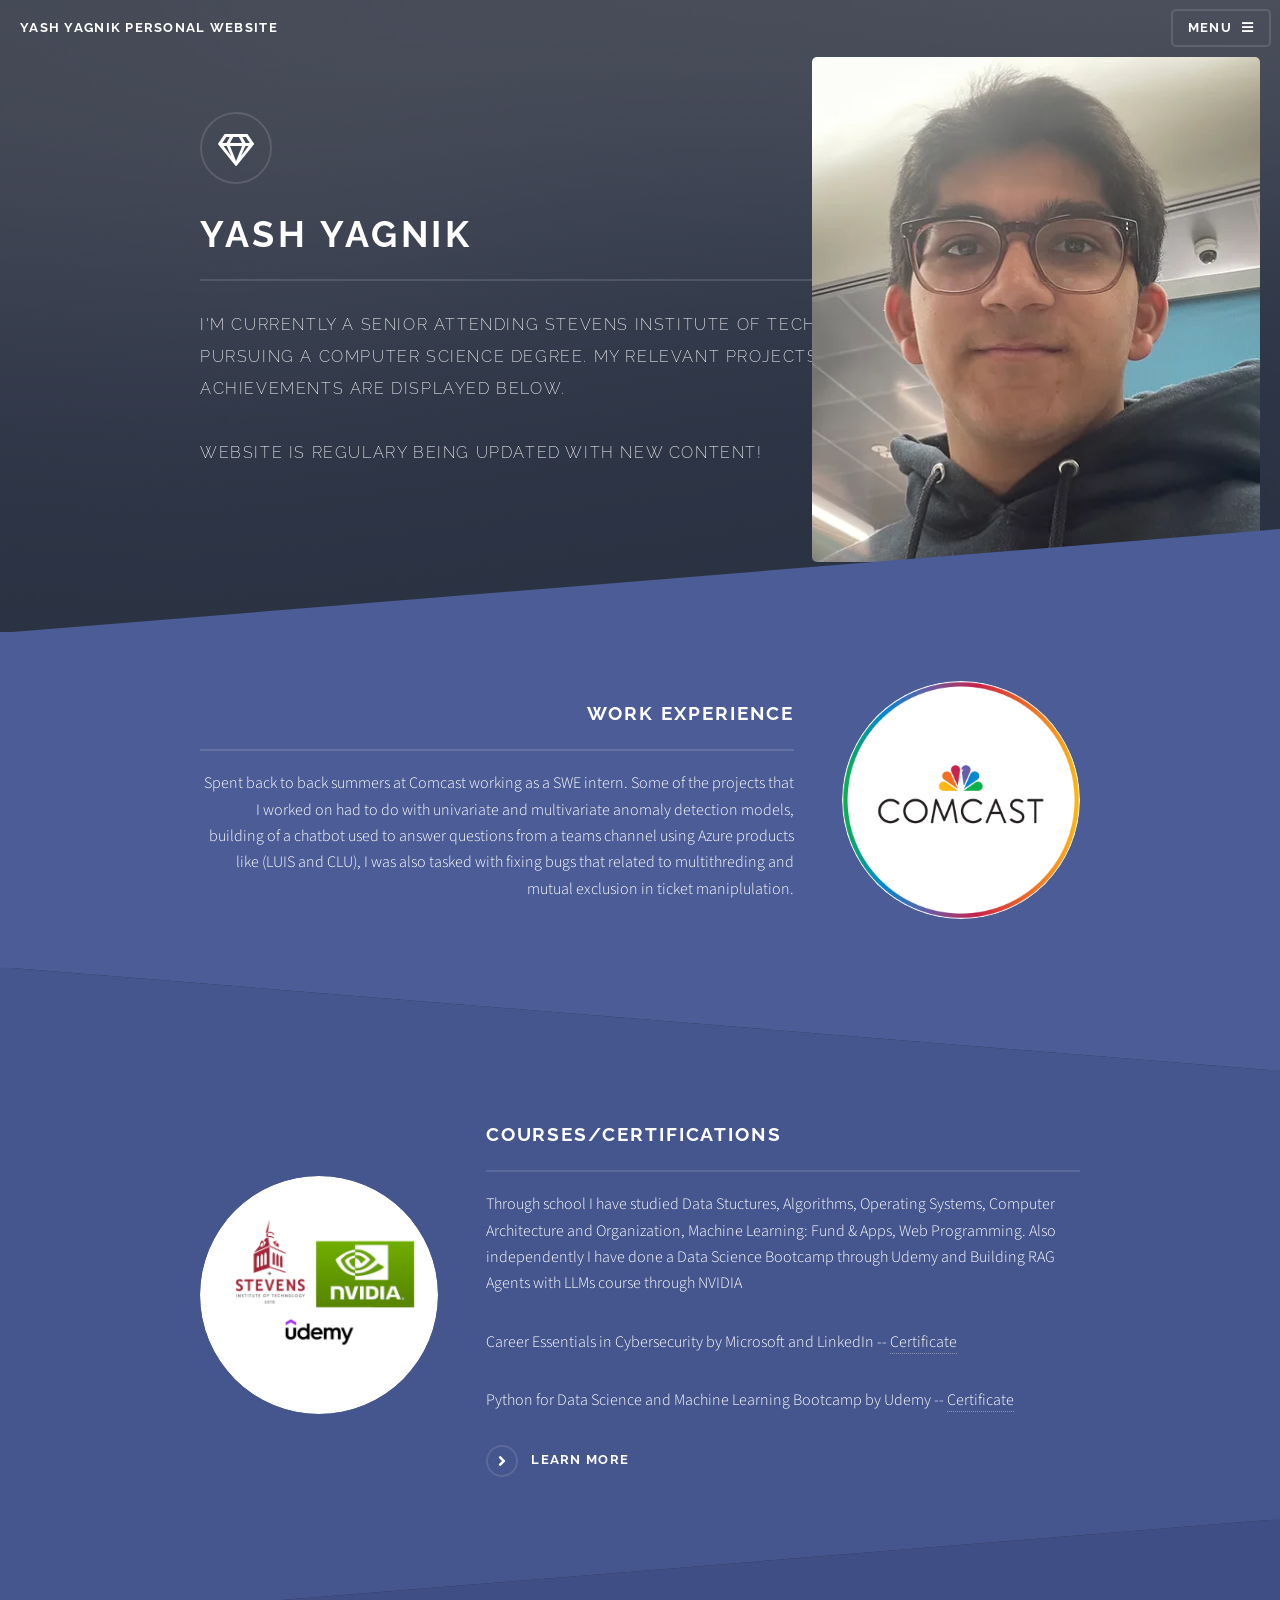
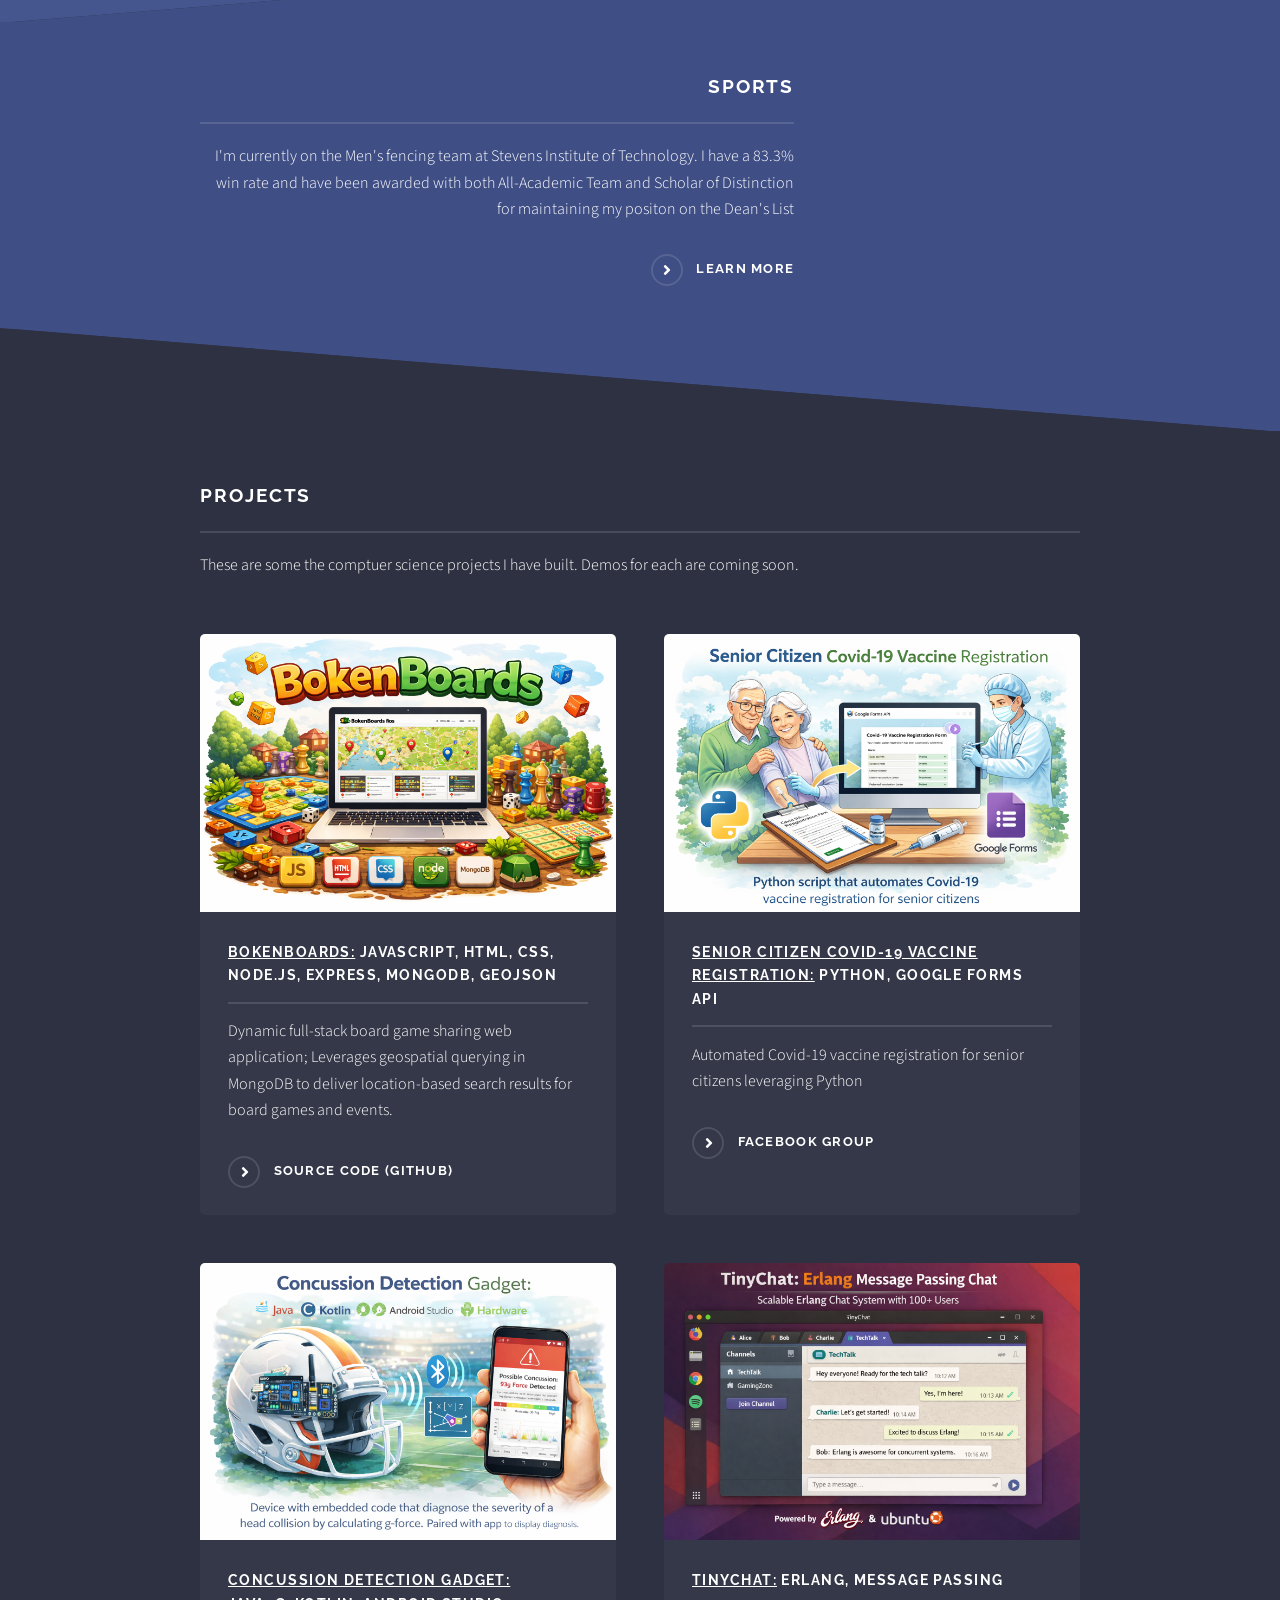
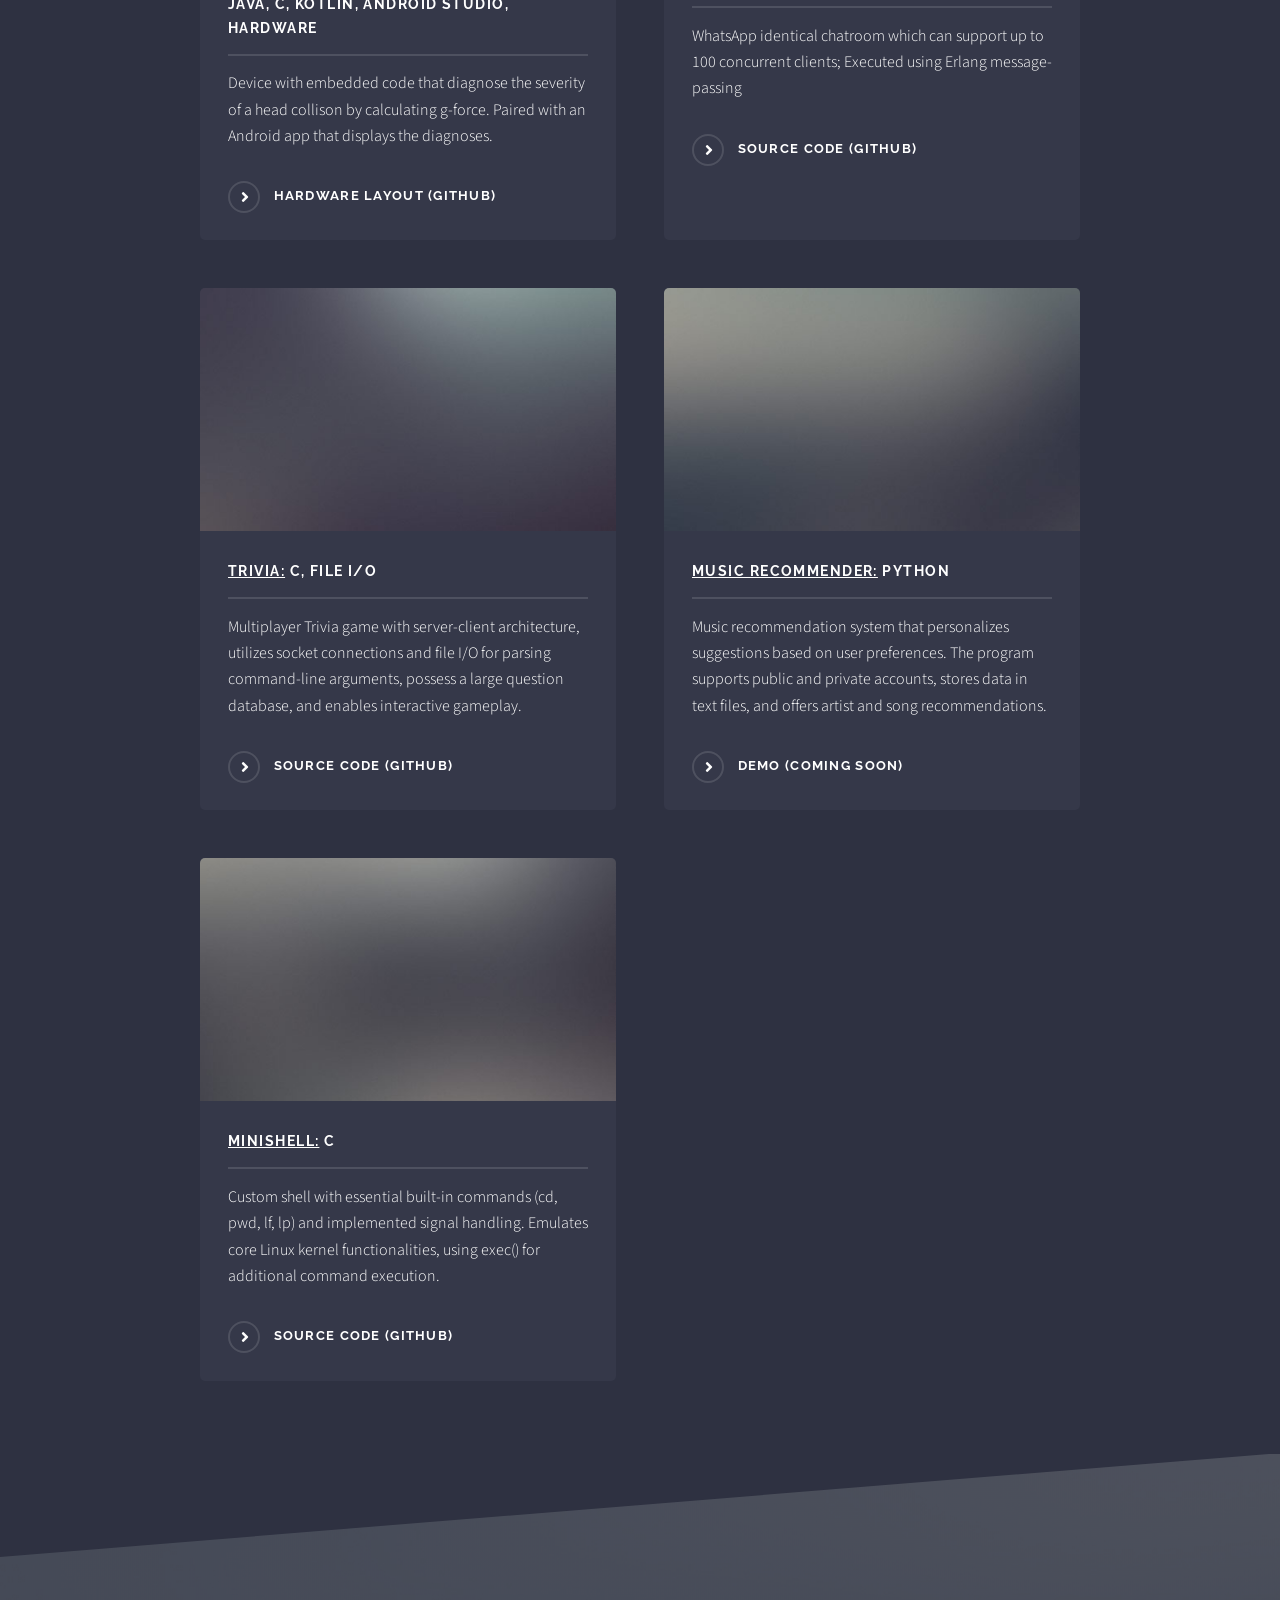
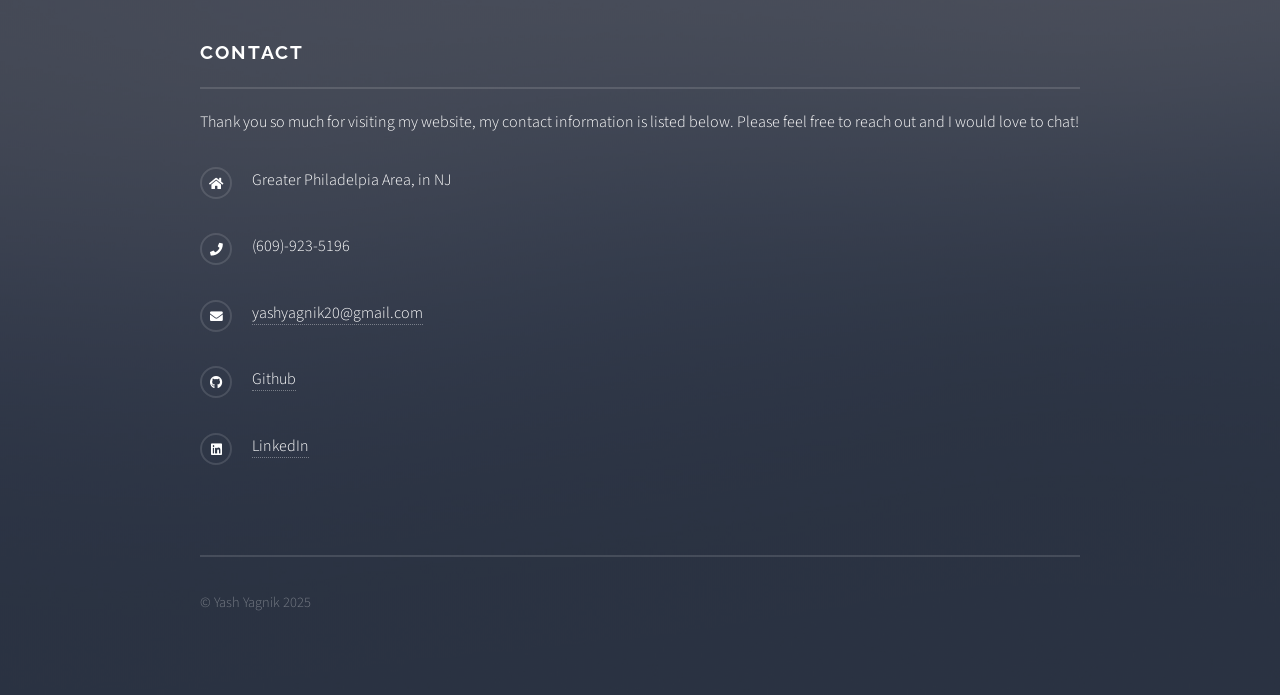
==== commit dc040207: "Added facebook group link for Senior Citizen Vaccine project and updated description" ====
--- a/index.html
+++ b/index.html
@@ -143,8 +143,8 @@
 										<article>
 											<a href="#" class="image"><img src="Senior Citizen Vaccine Image.png" alt="" /></a>
 											<h3 class="major"><u>Senior Citizen Covid-19 Vaccine Registration:</u> Python, Google Forms API</h3>
-											<p>Python script that automates Covid-19 vaccine registration for senior citizens</p>
-											<a href="#" class="special">Demo (Coming Soon)</a> 
+											<p>Automated Covid-19 vaccine registration for senior citizens leveraging Python</p>
+											<a href="https://www.facebook.com/share/g/1EqVR811ix/?mibextid=wwXIfr" rel="noopener noreferrer" target="_blank" class="special">Facebook Group</a> 
 										</article>
 										
 										<article>
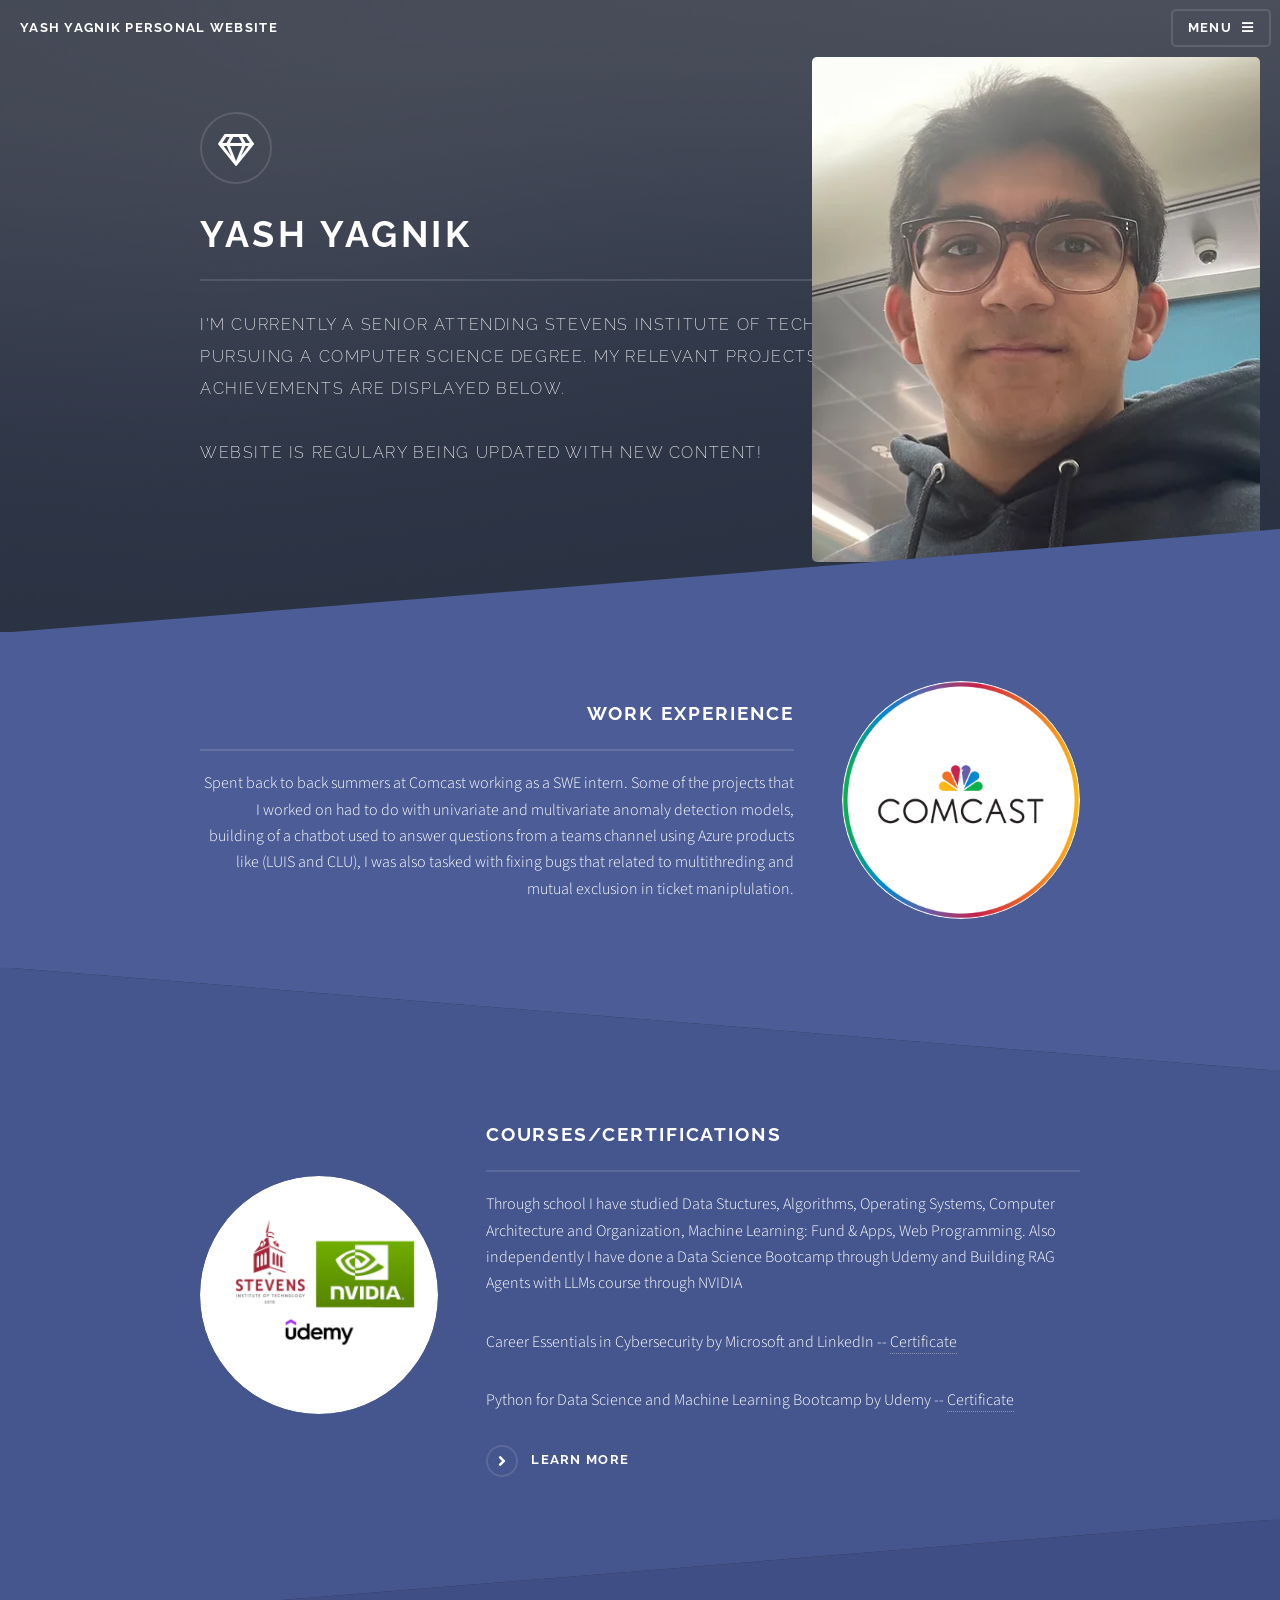
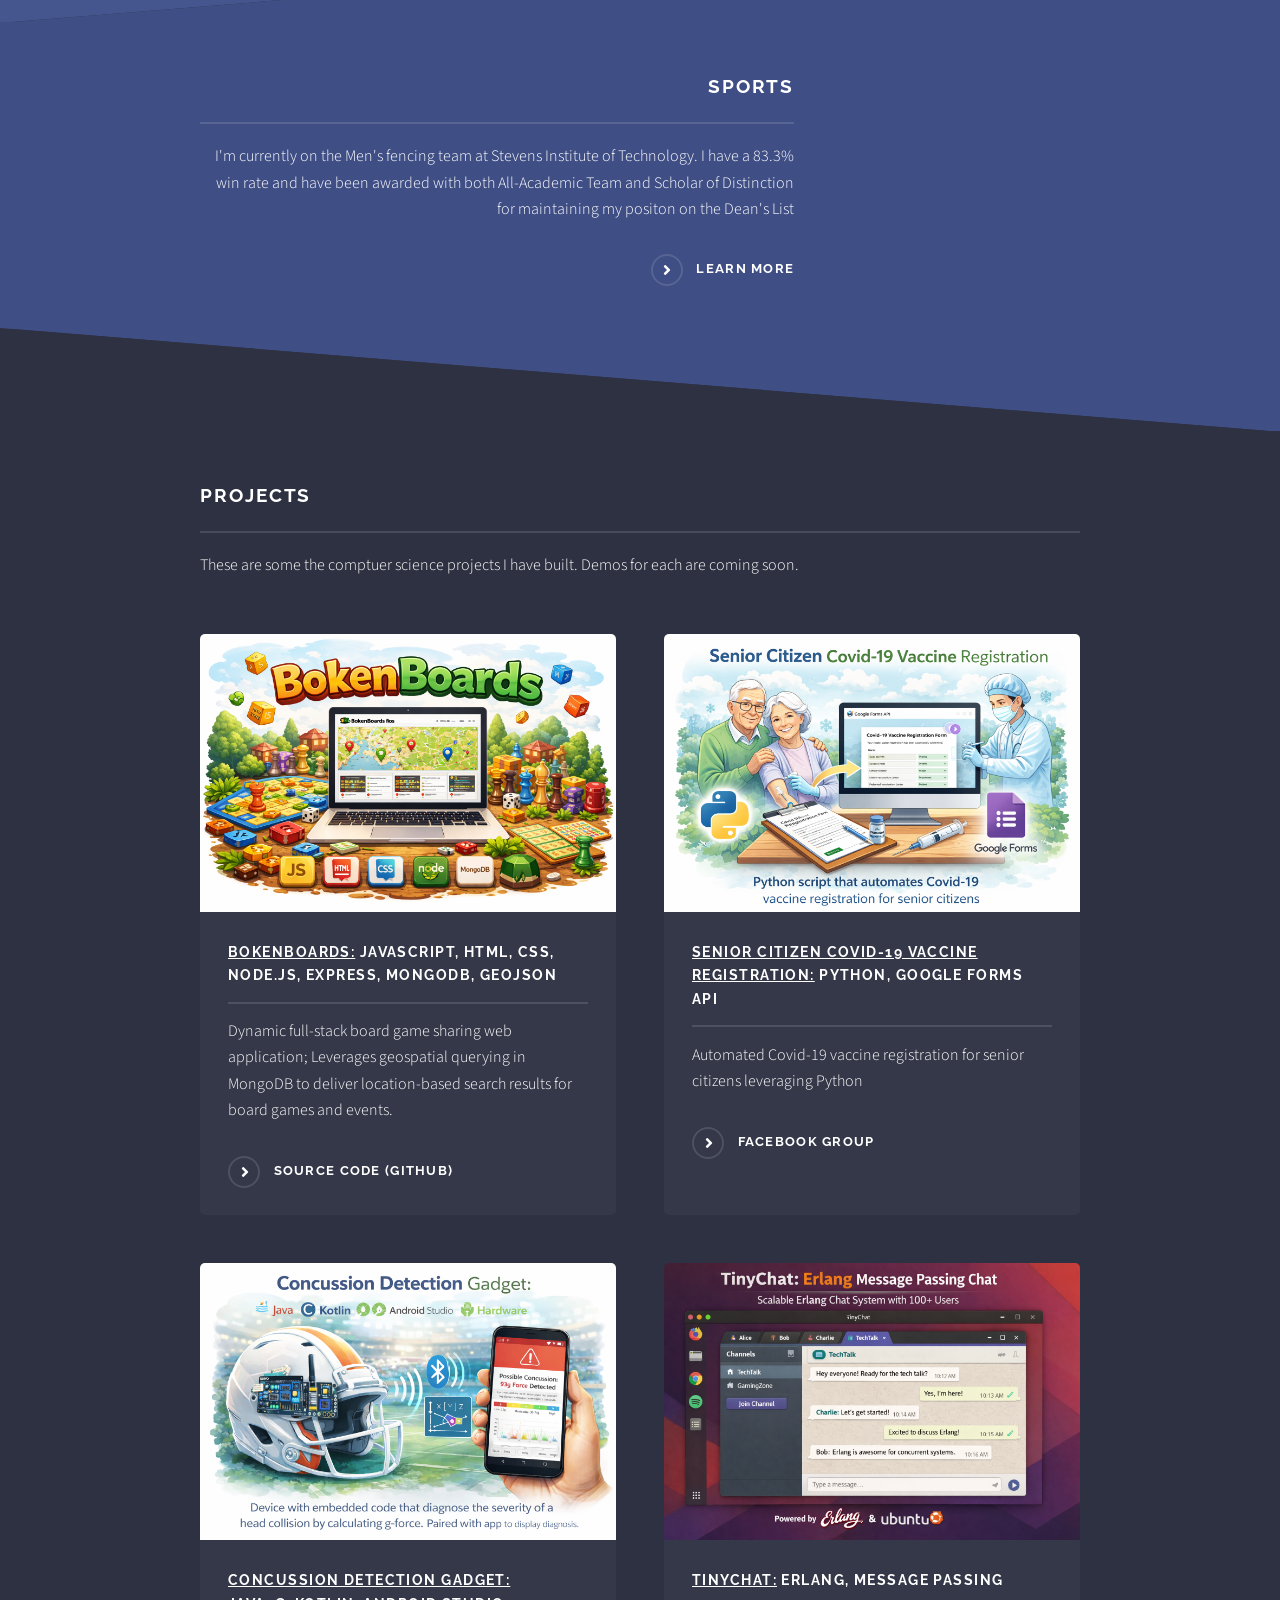
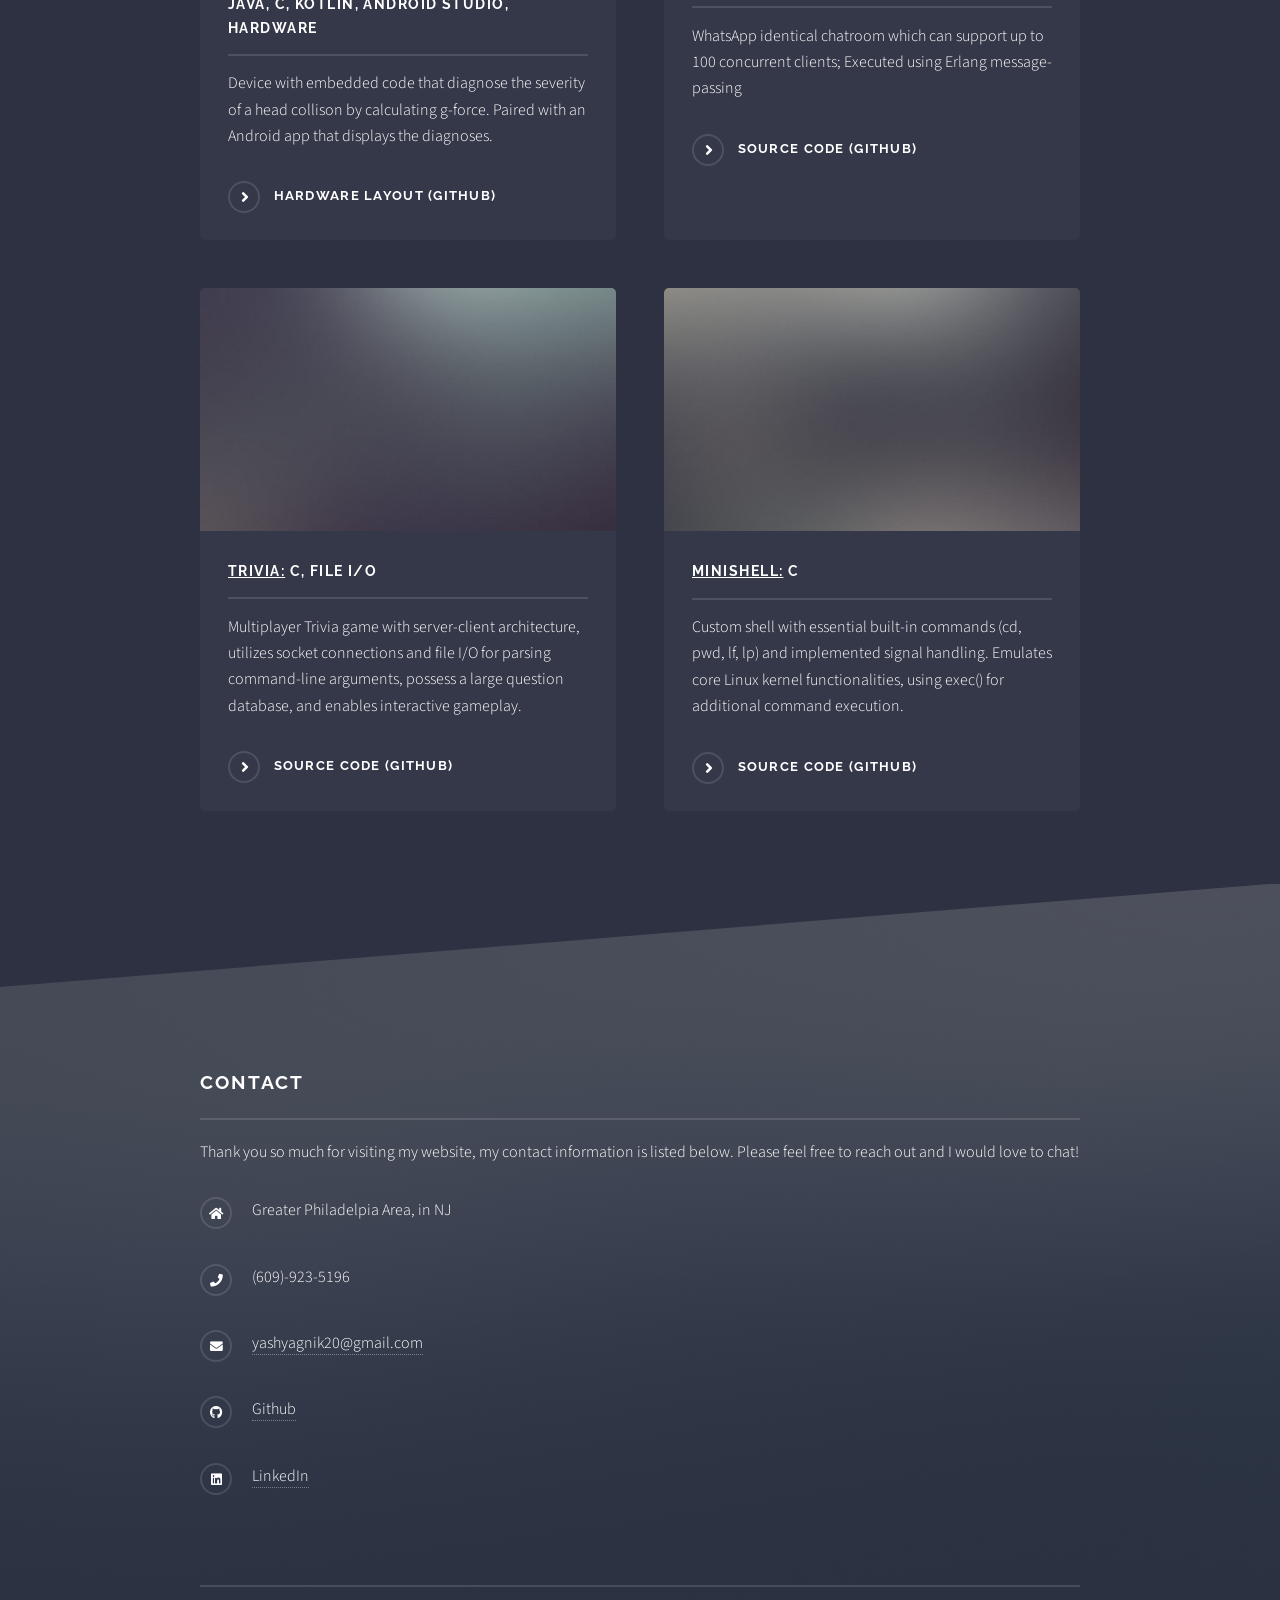
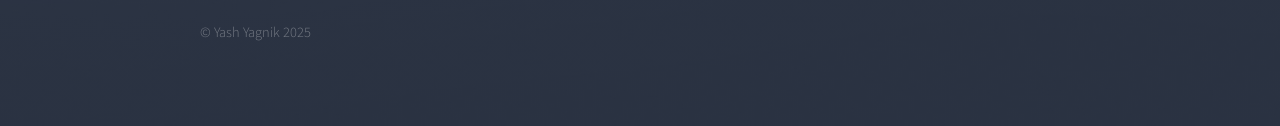
==== commit 1b7e600a: "Removed Trivia project" ====
--- a/index.html
+++ b/index.html
@@ -169,12 +169,6 @@
 										</article>
 
 										<article>
-											<a href="#" class="image"><img src="images/pic06.jpg" alt="" /></a>
-											<h3 class="major"><u>Music Recommender:</u> Python </h3>
-											<p>Music recommendation system that personalizes suggestions based on user preferences. The program supports public and private accounts, stores data in text files, and offers artist and song recommendations.</p>
-											<a href="#" class="special">Demo (Coming Soon)</a>
-										</article>
-										<article>
 											<a href="#" class="image"><img src="images/pic05.jpg" alt="" /></a>
 											<h3 class="major"><u>Minishell:</u> C </h3>
 											<p>Custom shell with essential built-in commands (cd, pwd, lf, lp) and implemented signal handling. Emulates core Linux kernel functionalities, using exec() for additional command execution.</p>
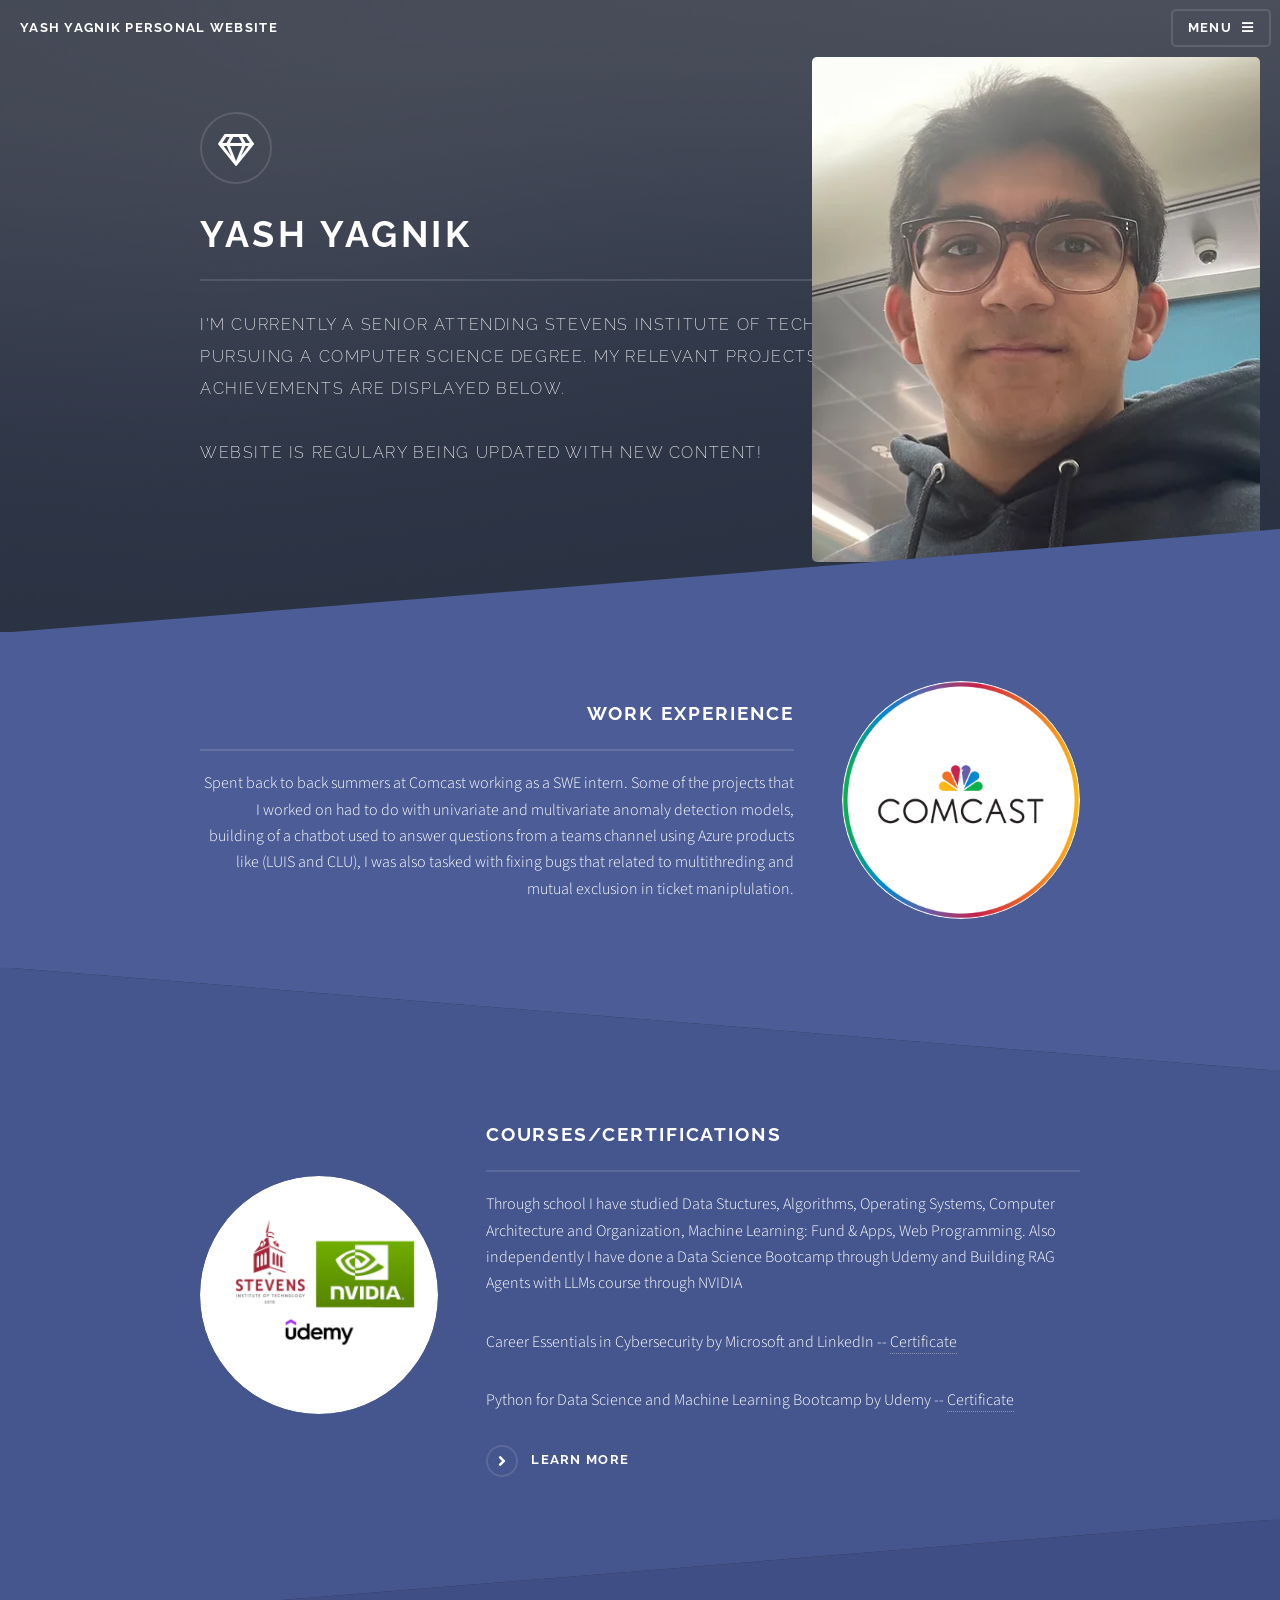
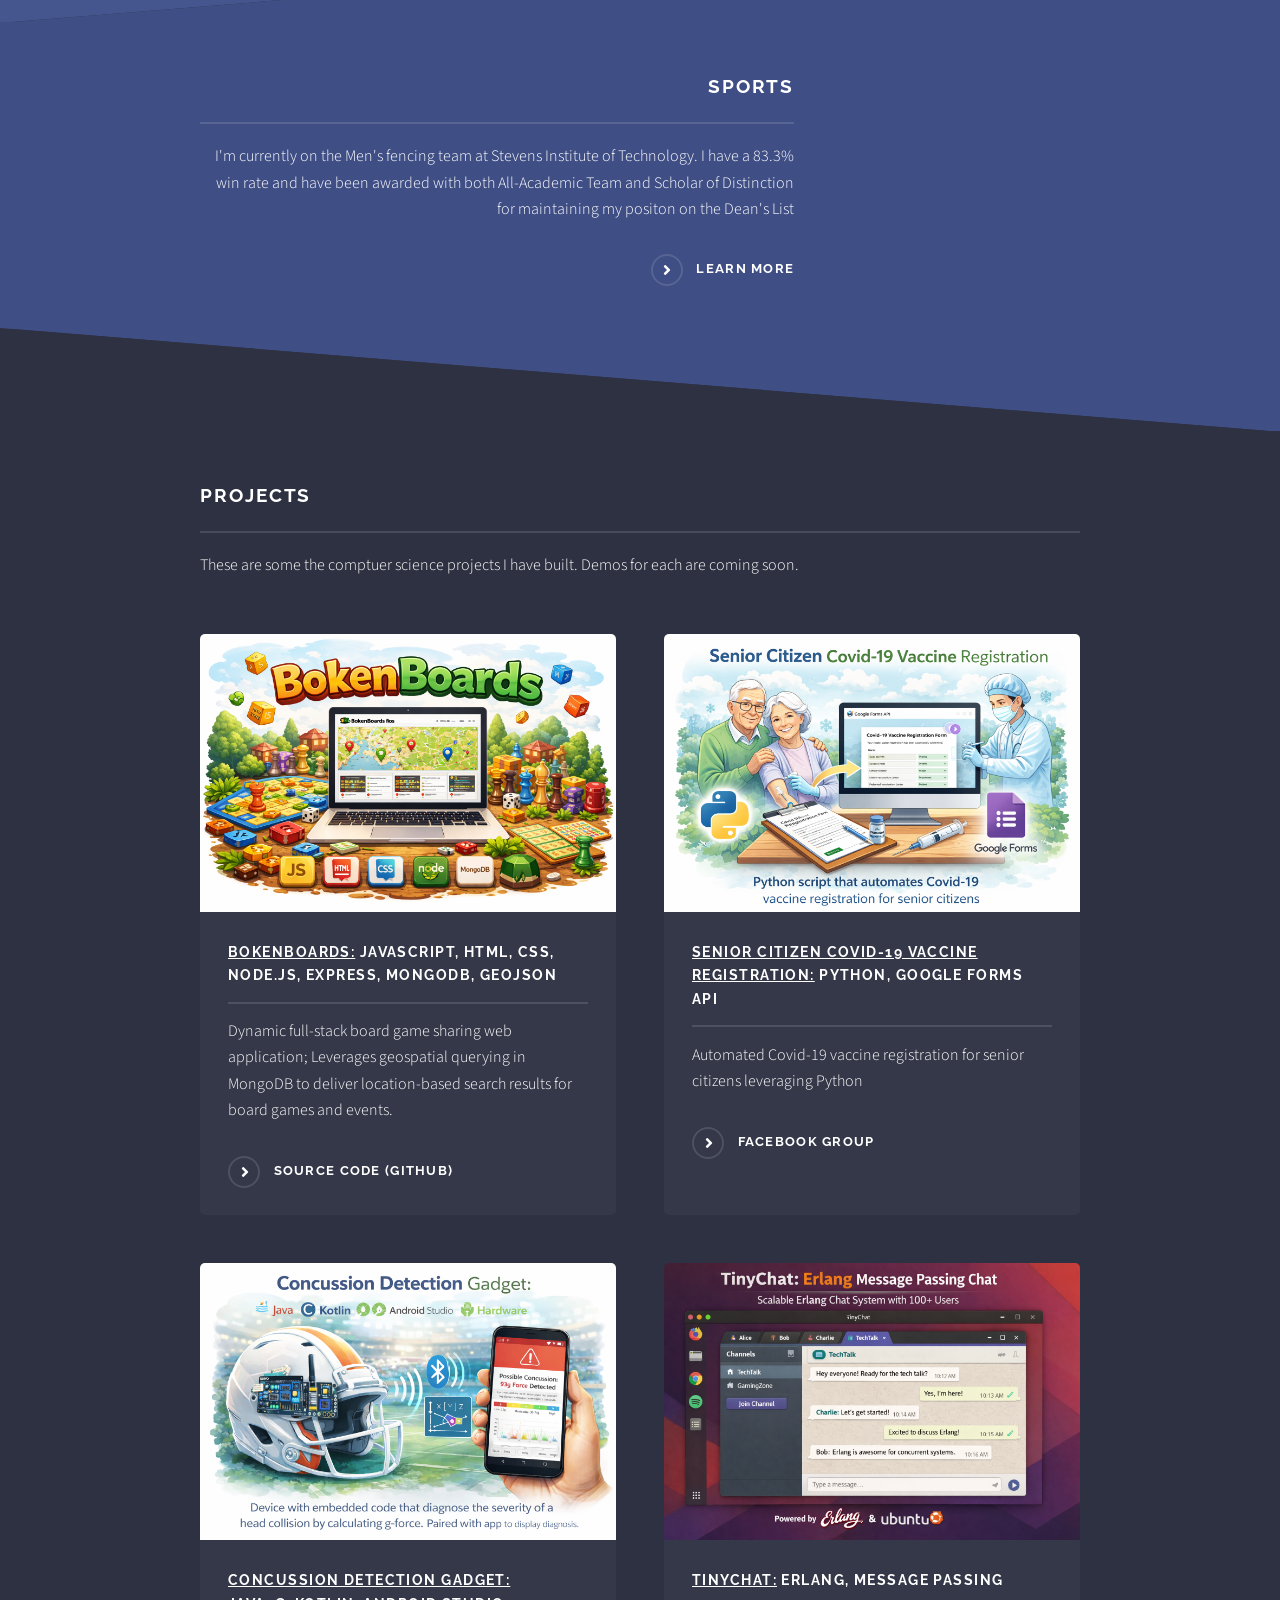
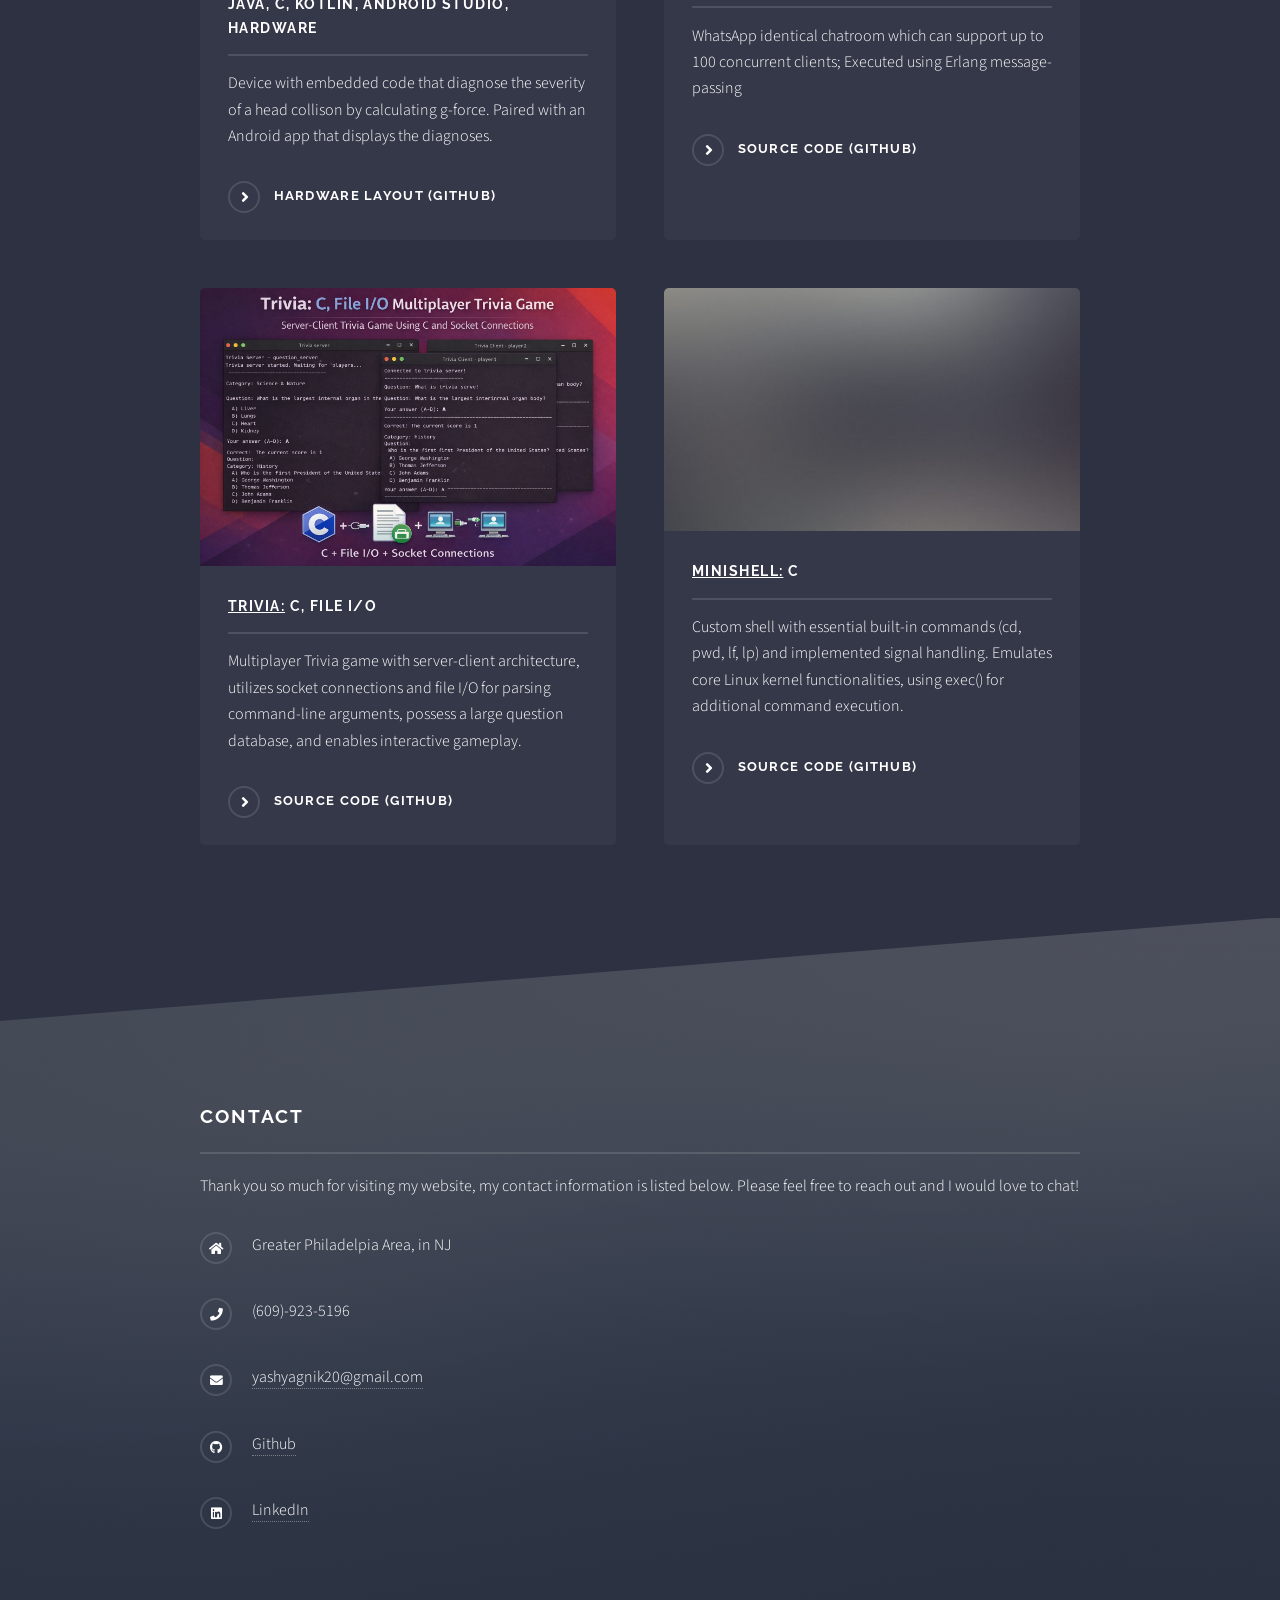
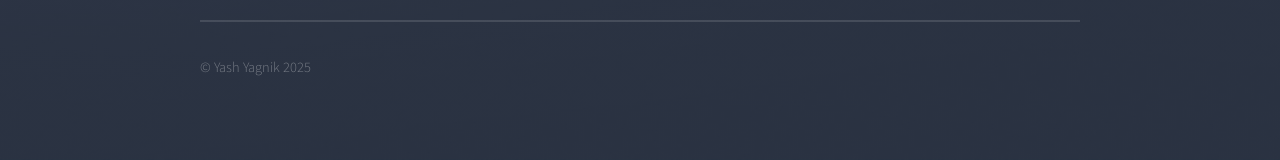
==== commit 2427eaa3: "Adding Trivia Image" ====
--- a/index.html
+++ b/index.html
@@ -162,7 +162,7 @@
 										</article>
 
 										<article>
-											<a href="#" class="image"><img src="images/pic04.jpg" alt="" /></a>
+											<a href="#" class="image"><img src="Trivia Image.png" alt="" /></a>
 											<h3 class="major"><u>Trivia:</u> C, File I/O</h3>
 											<p>Multiplayer Trivia game with server-client architecture, utilizes socket connections and file I/O for parsing command-line arguments, possess a large question database, and enables interactive gameplay.</p>
 											<a href="https://github.com/Yash-Yagnik/Trivia-Game" rel="noopener noreferrer" target="_blank" class="special">Source Code (GitHub)</a>
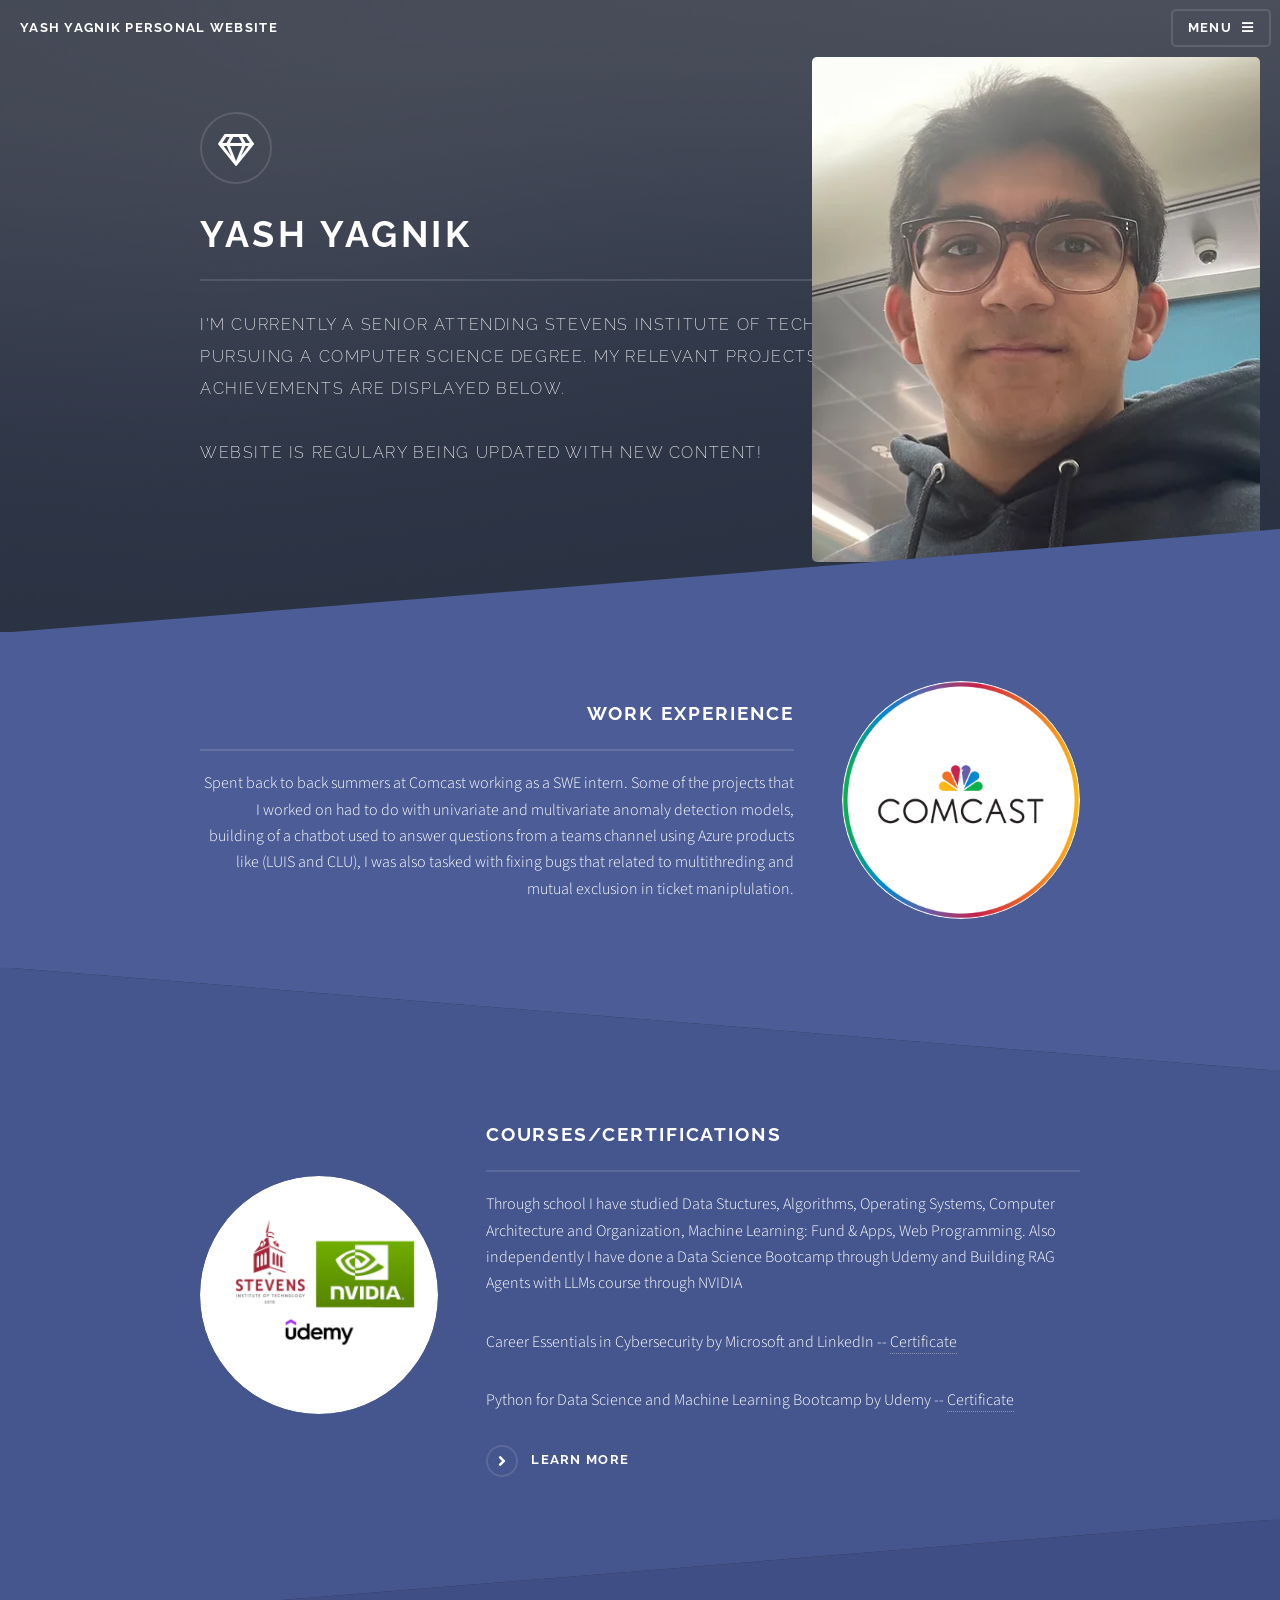
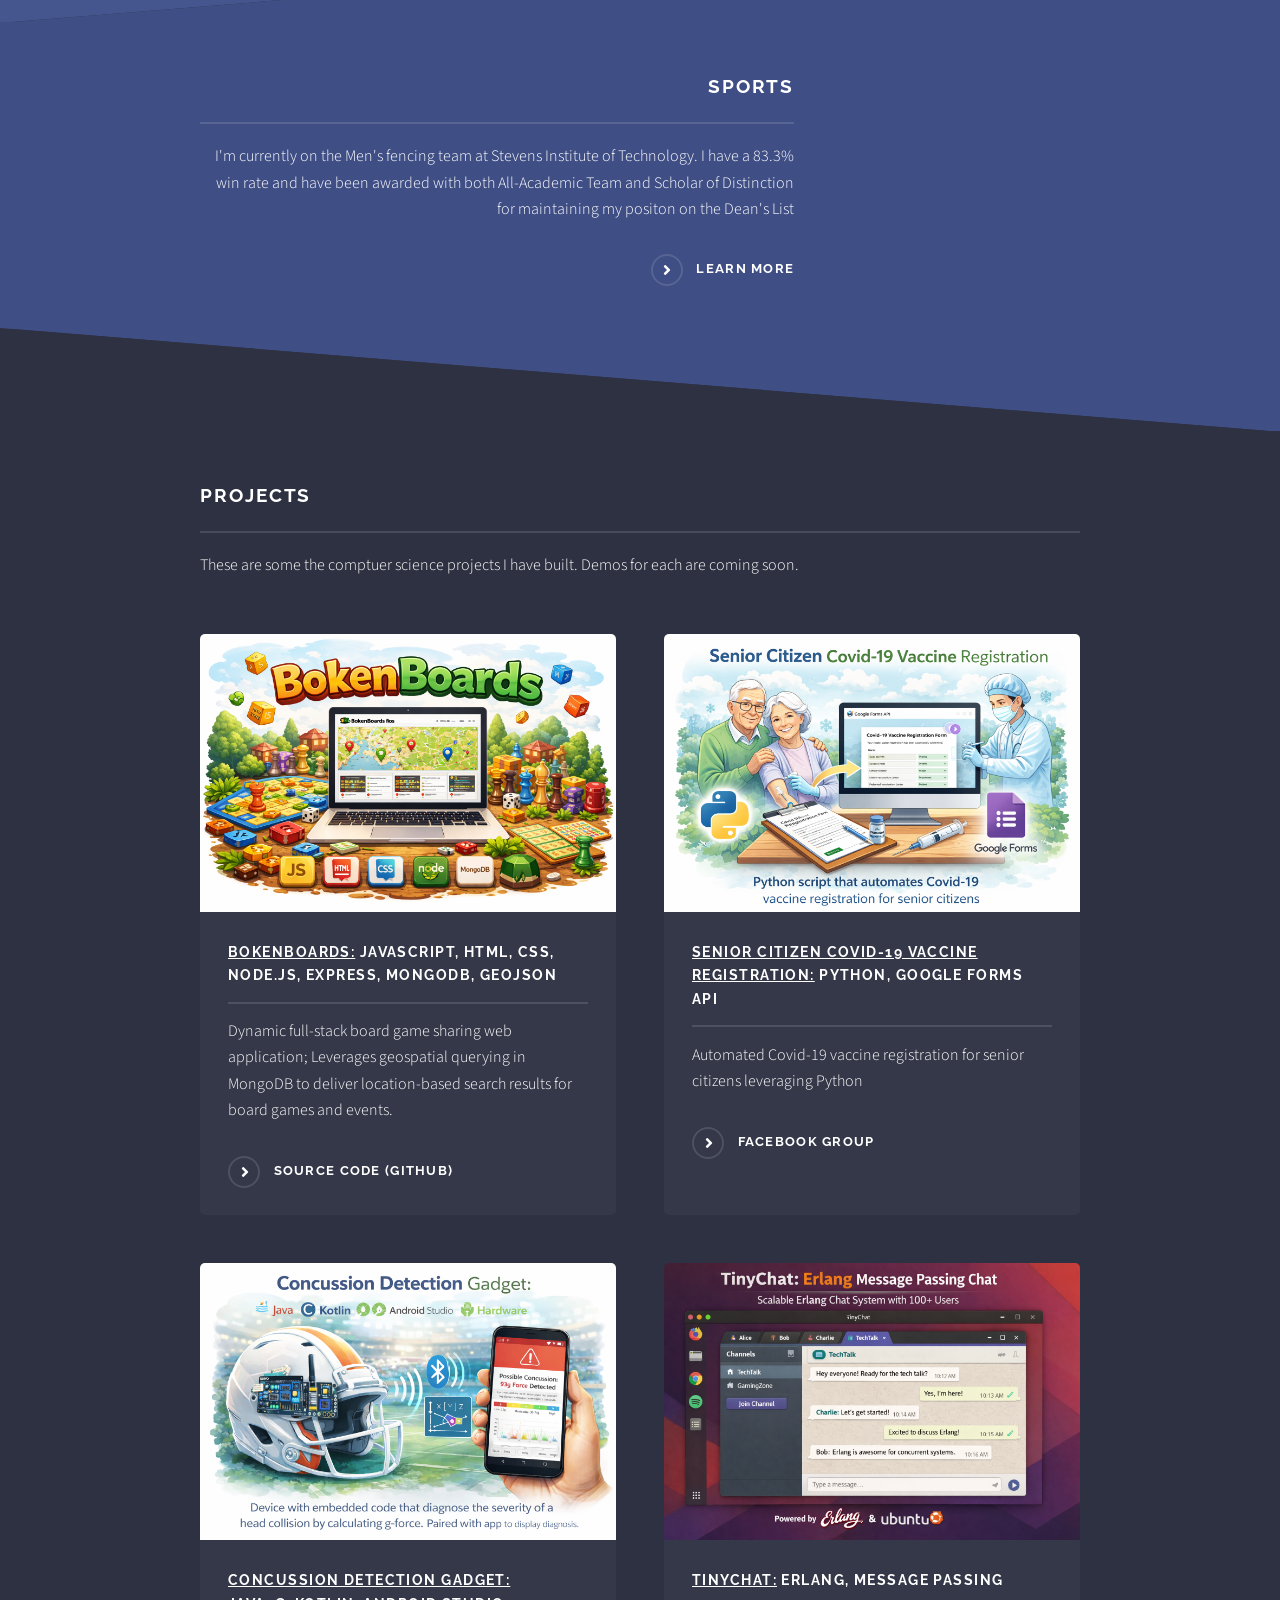
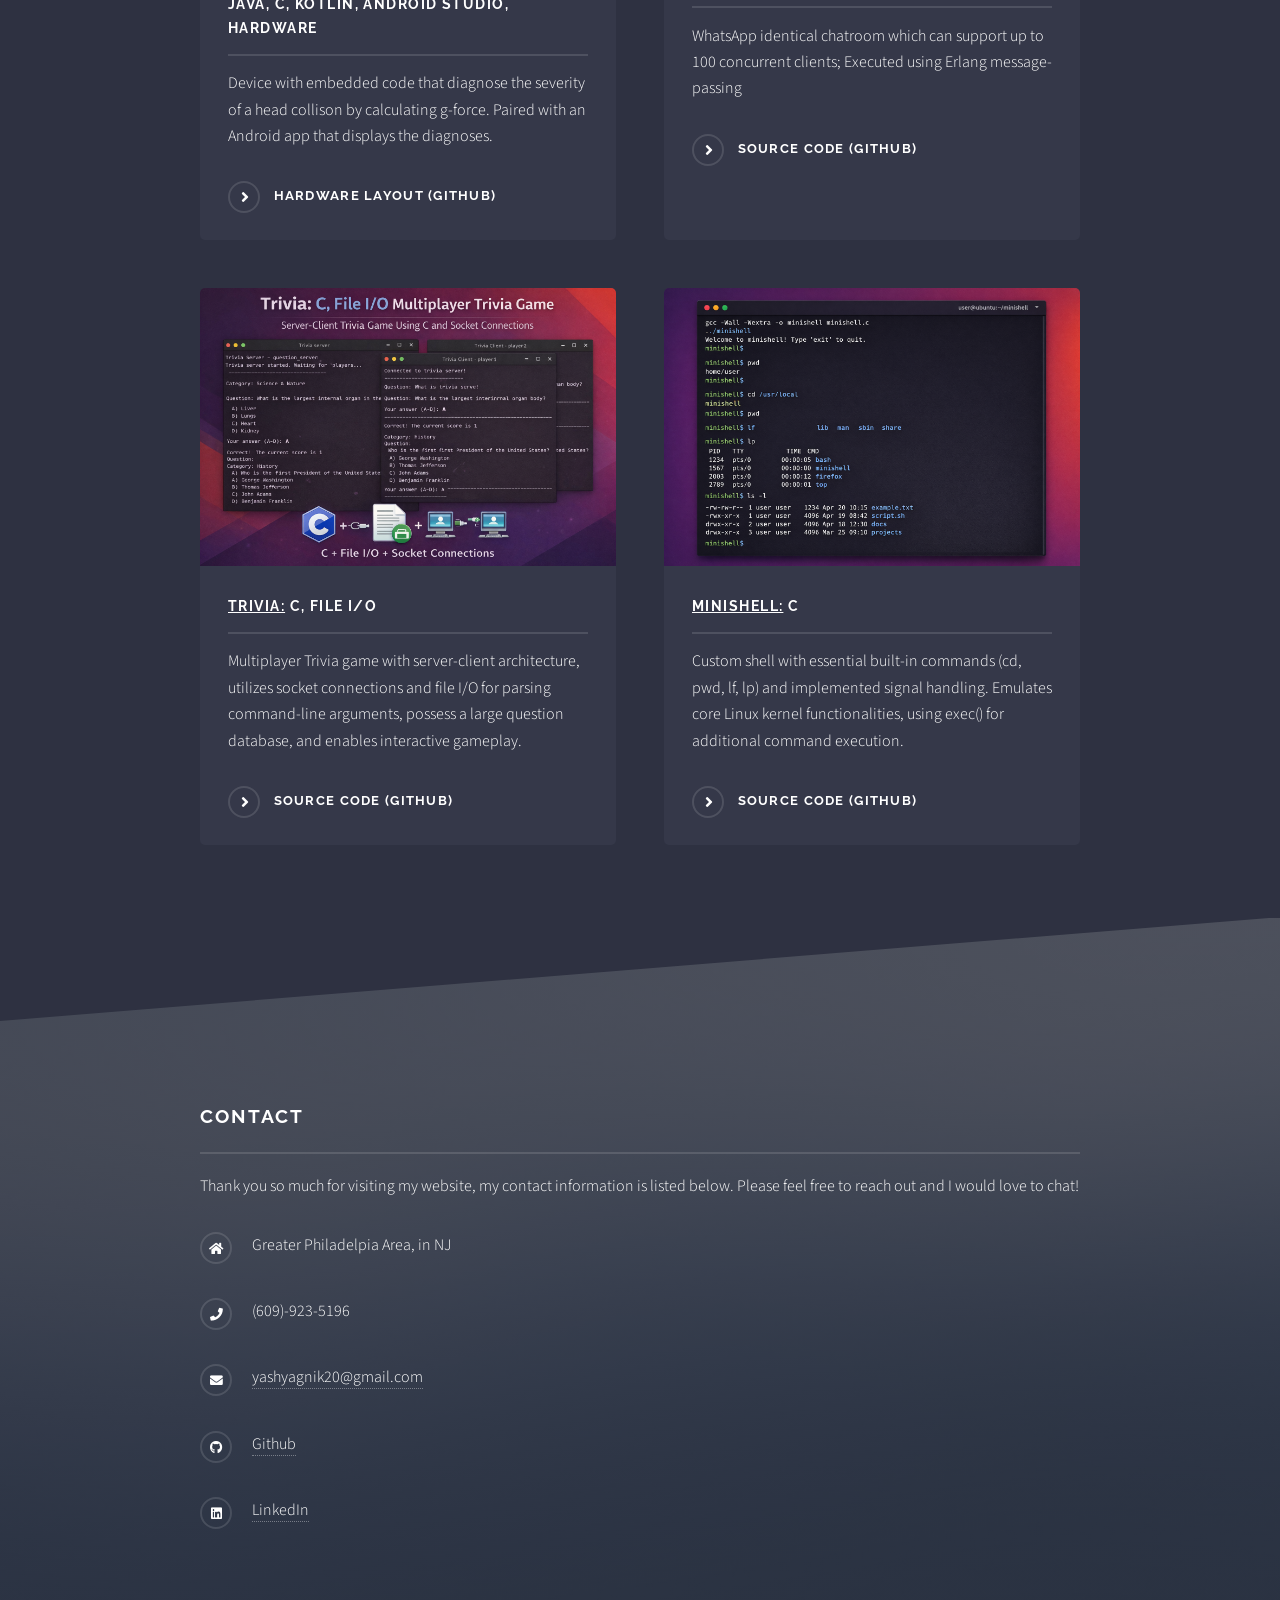
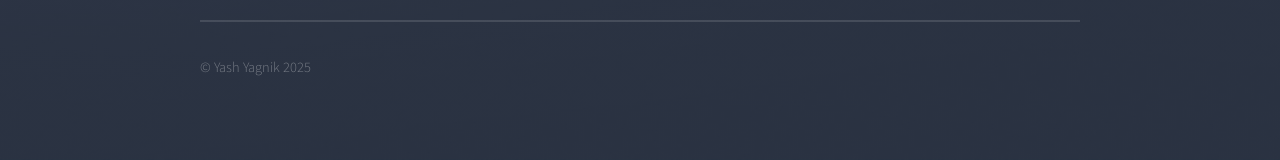
==== commit 99f1a062: "Adding minishell image" ====
--- a/index.html
+++ b/index.html
@@ -169,7 +169,7 @@
 										</article>
 
 										<article>
-											<a href="#" class="image"><img src="images/pic05.jpg" alt="" /></a>
+											<a href="#" class="image"><img src="Minishell image.png" alt="" /></a>
 											<h3 class="major"><u>Minishell:</u> C </h3>
 											<p>Custom shell with essential built-in commands (cd, pwd, lf, lp) and implemented signal handling. Emulates core Linux kernel functionalities, using exec() for additional command execution.</p>
 											<a href="https://github.com/Yash-Yagnik/Minishell" rel="noopener noreferrer" target="_blank" class="special">Source Code (GitHub)</a>
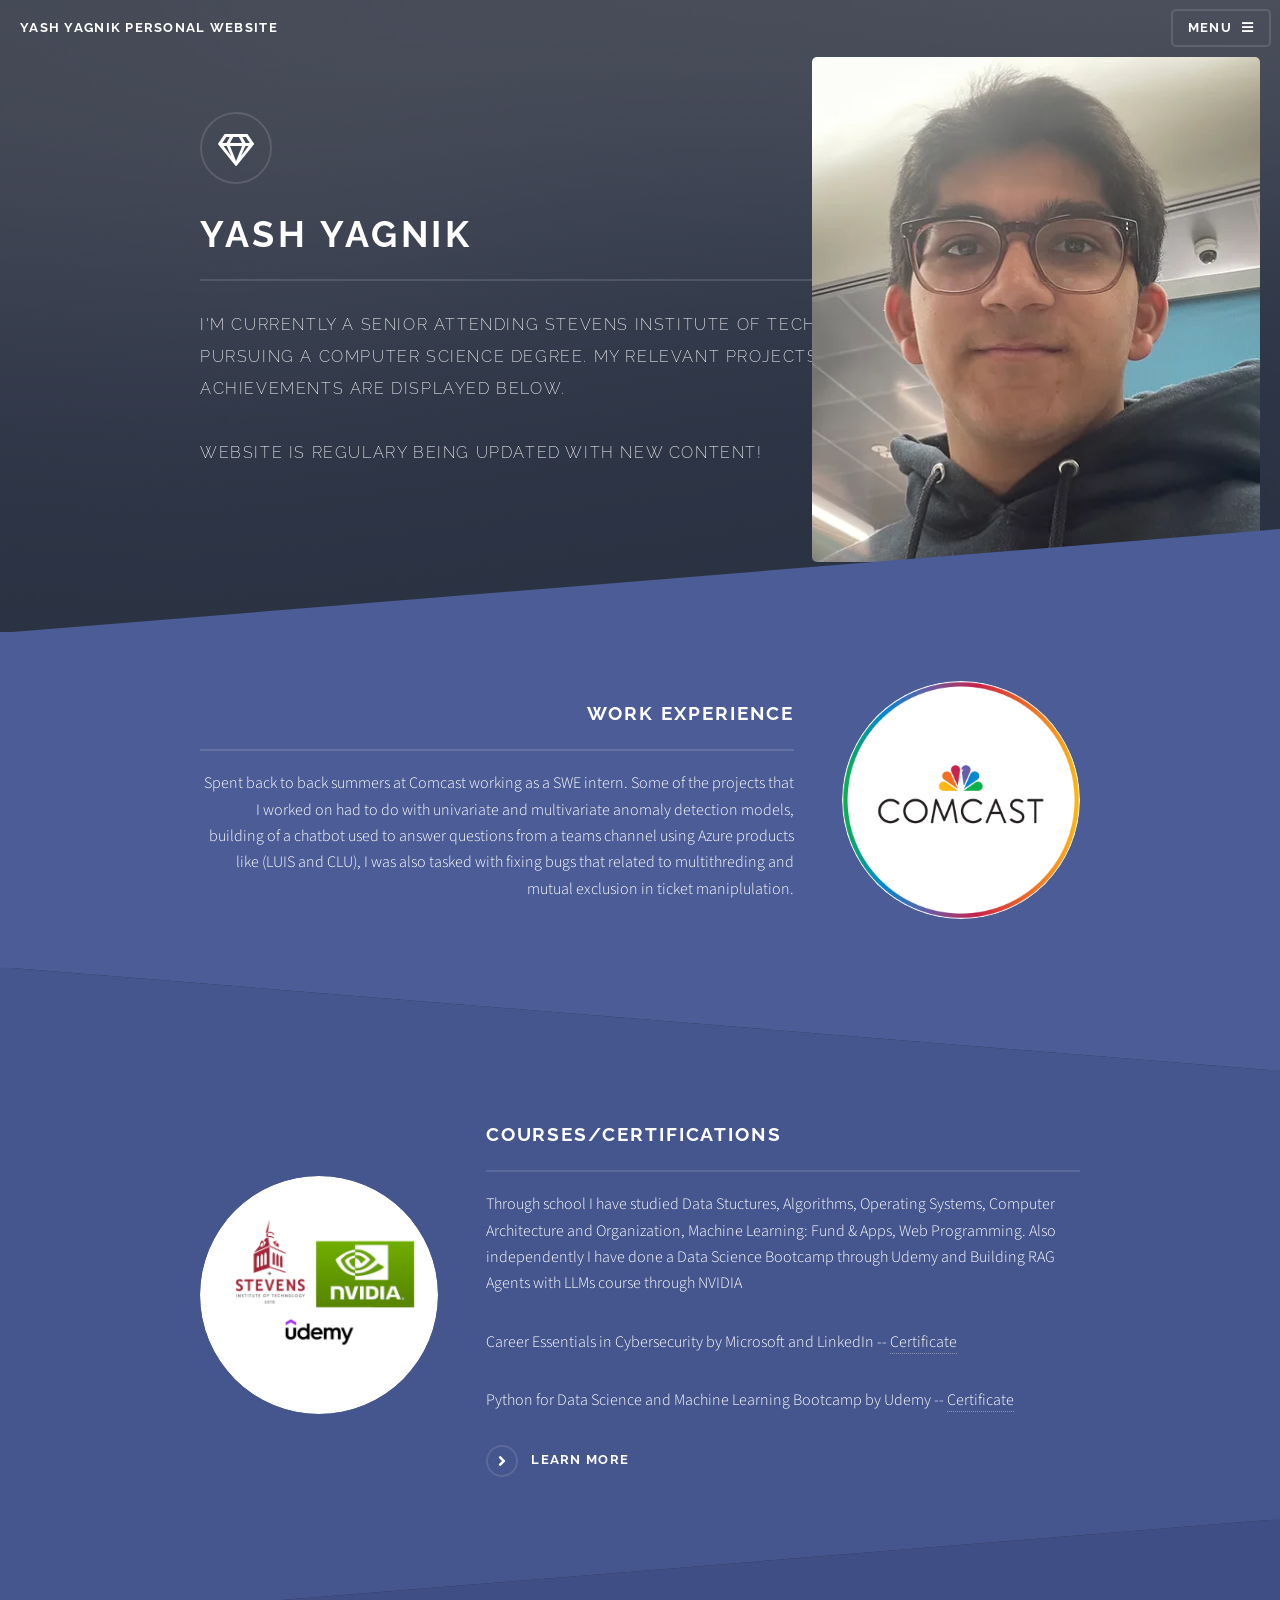
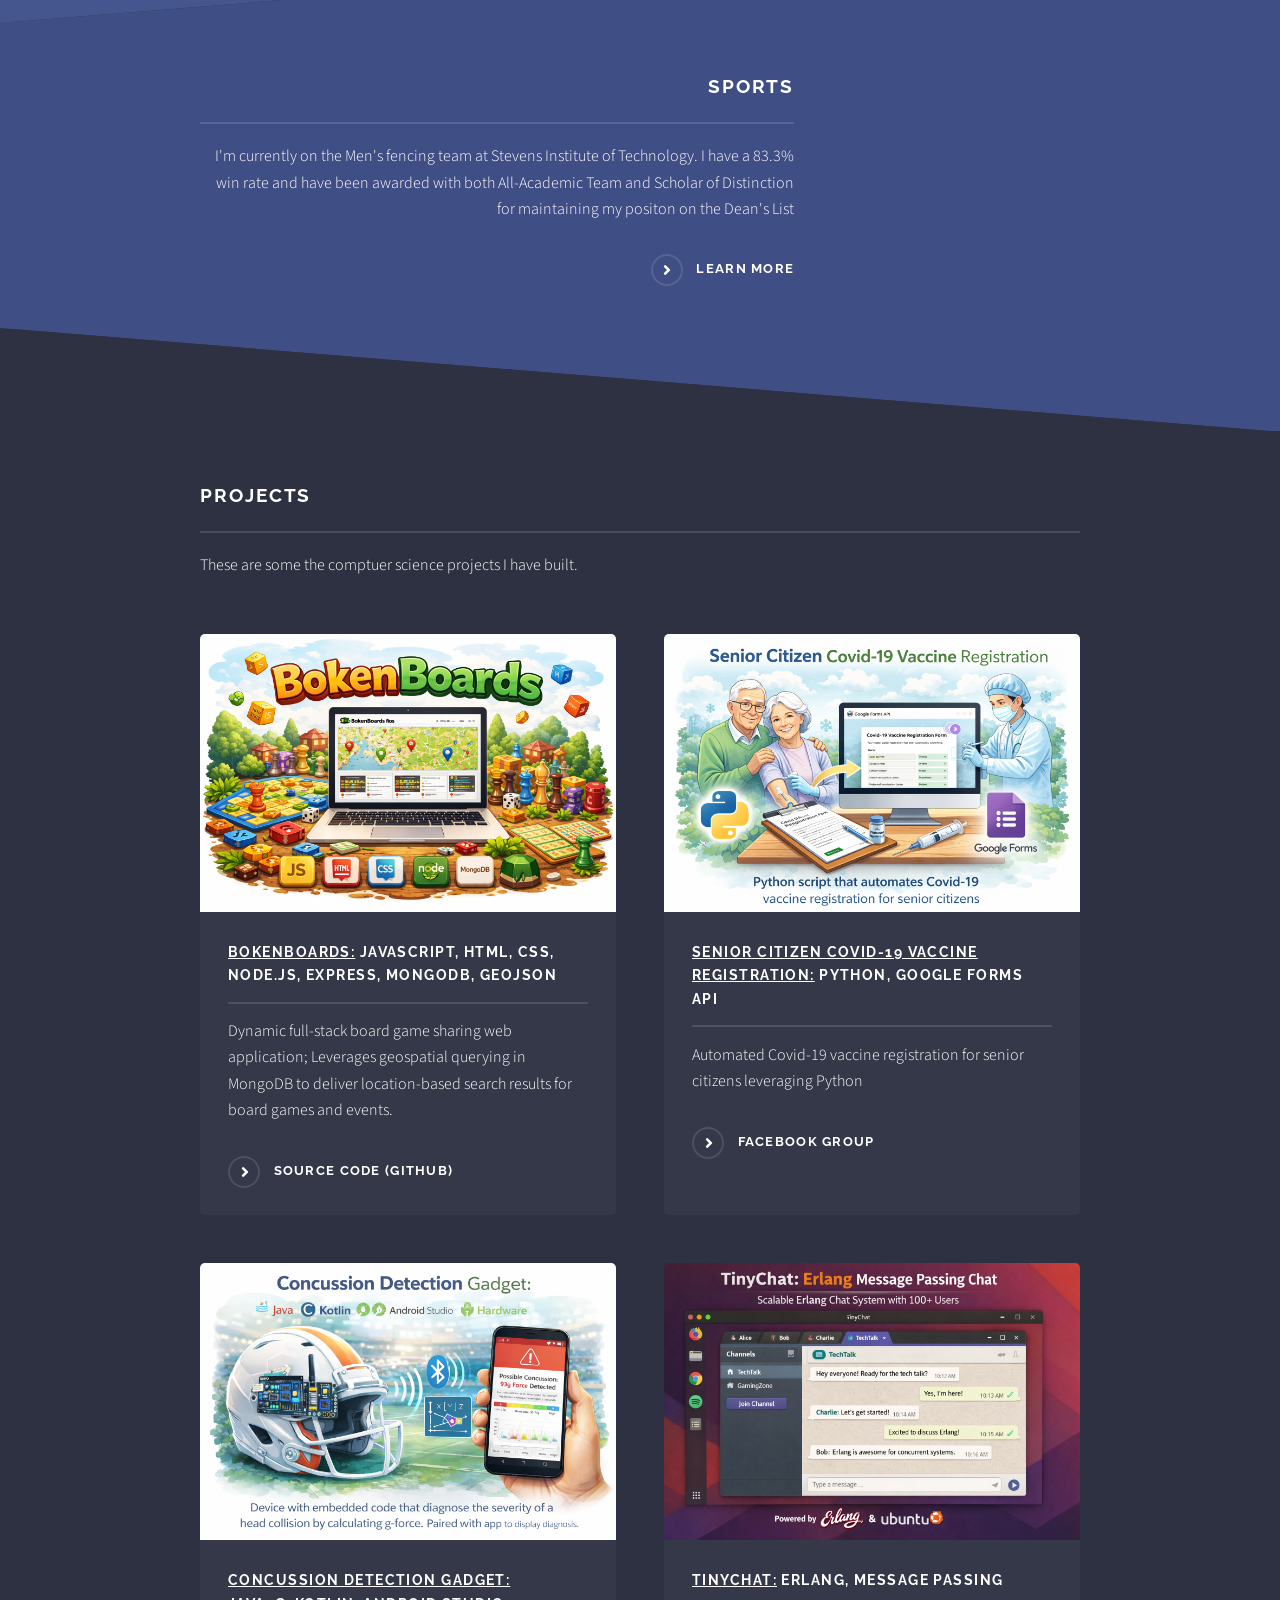
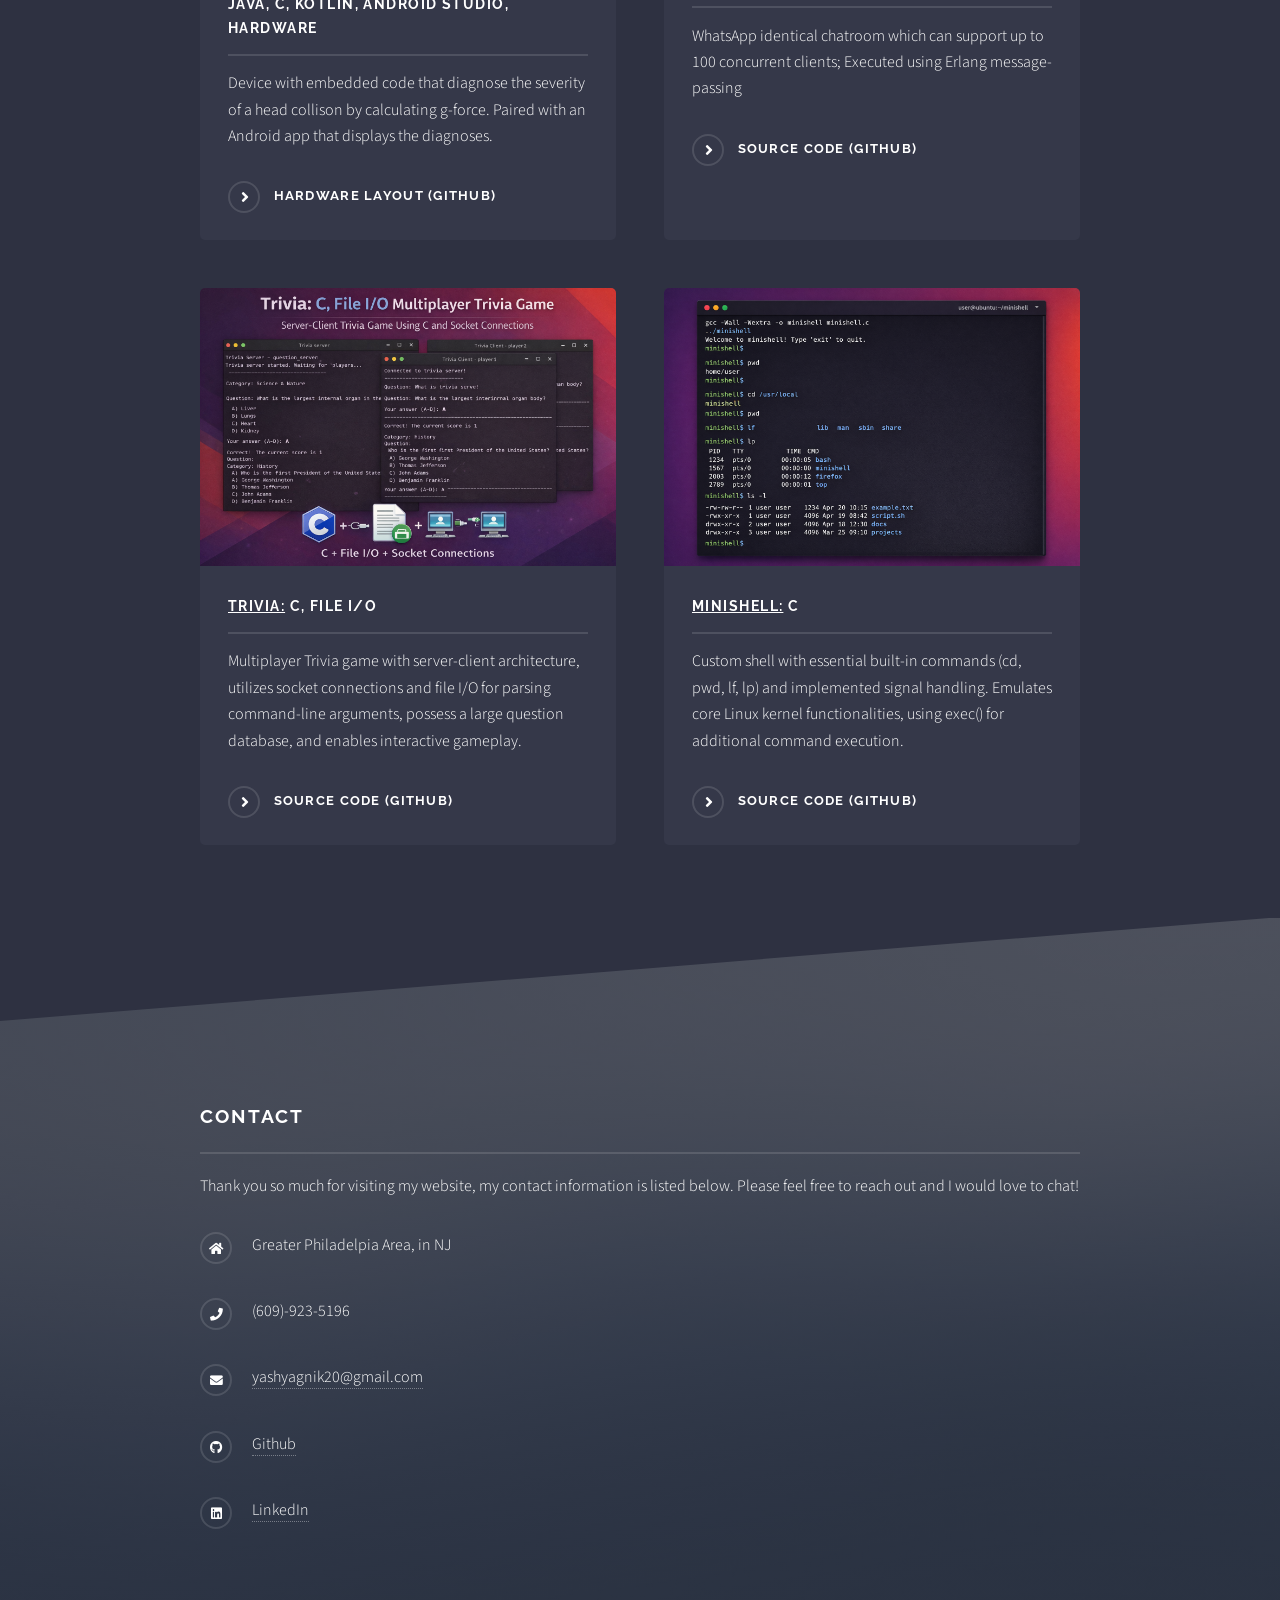
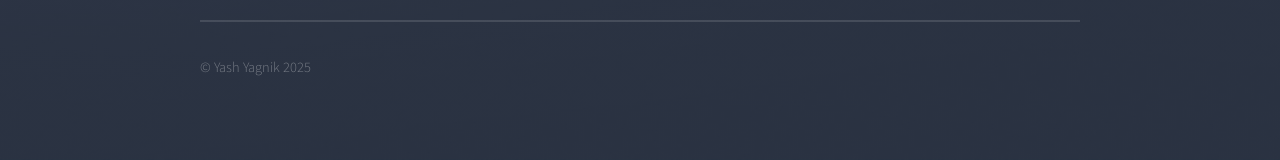
==== commit d0854440: "Changing a description" ====
--- a/index.html
+++ b/index.html
@@ -123,7 +123,7 @@
 							<section id="four" class="wrapper alt style1">
 								<div class="inner">
 									<h2 class="major">Projects</h2>
-									<p>These are some the comptuer science projects I have built. Demos for each are coming soon.</p>
+									<p>These are some the comptuer science projects I have built.</p>
 									<section class="features">
 										<article>
 											<a href="#" class="image"><img src="BokenBoards image.png" alt="" /></a>
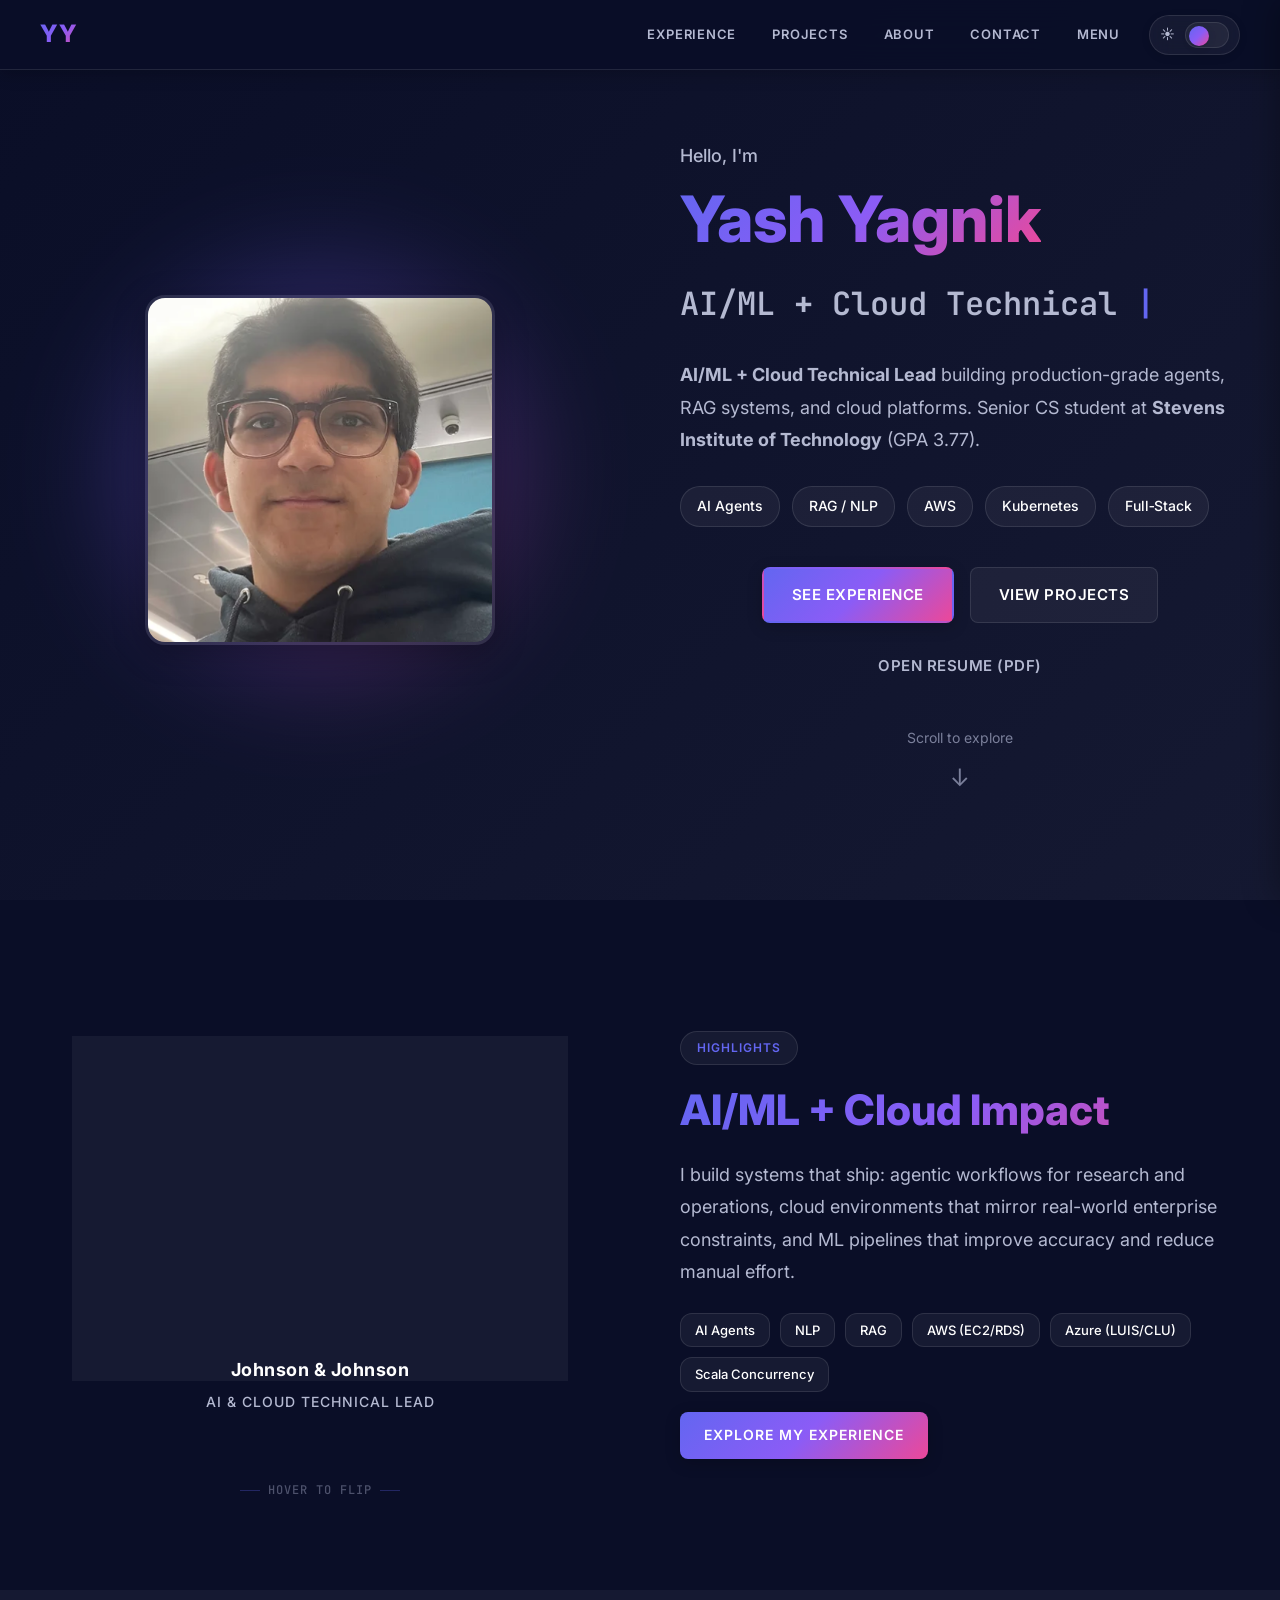
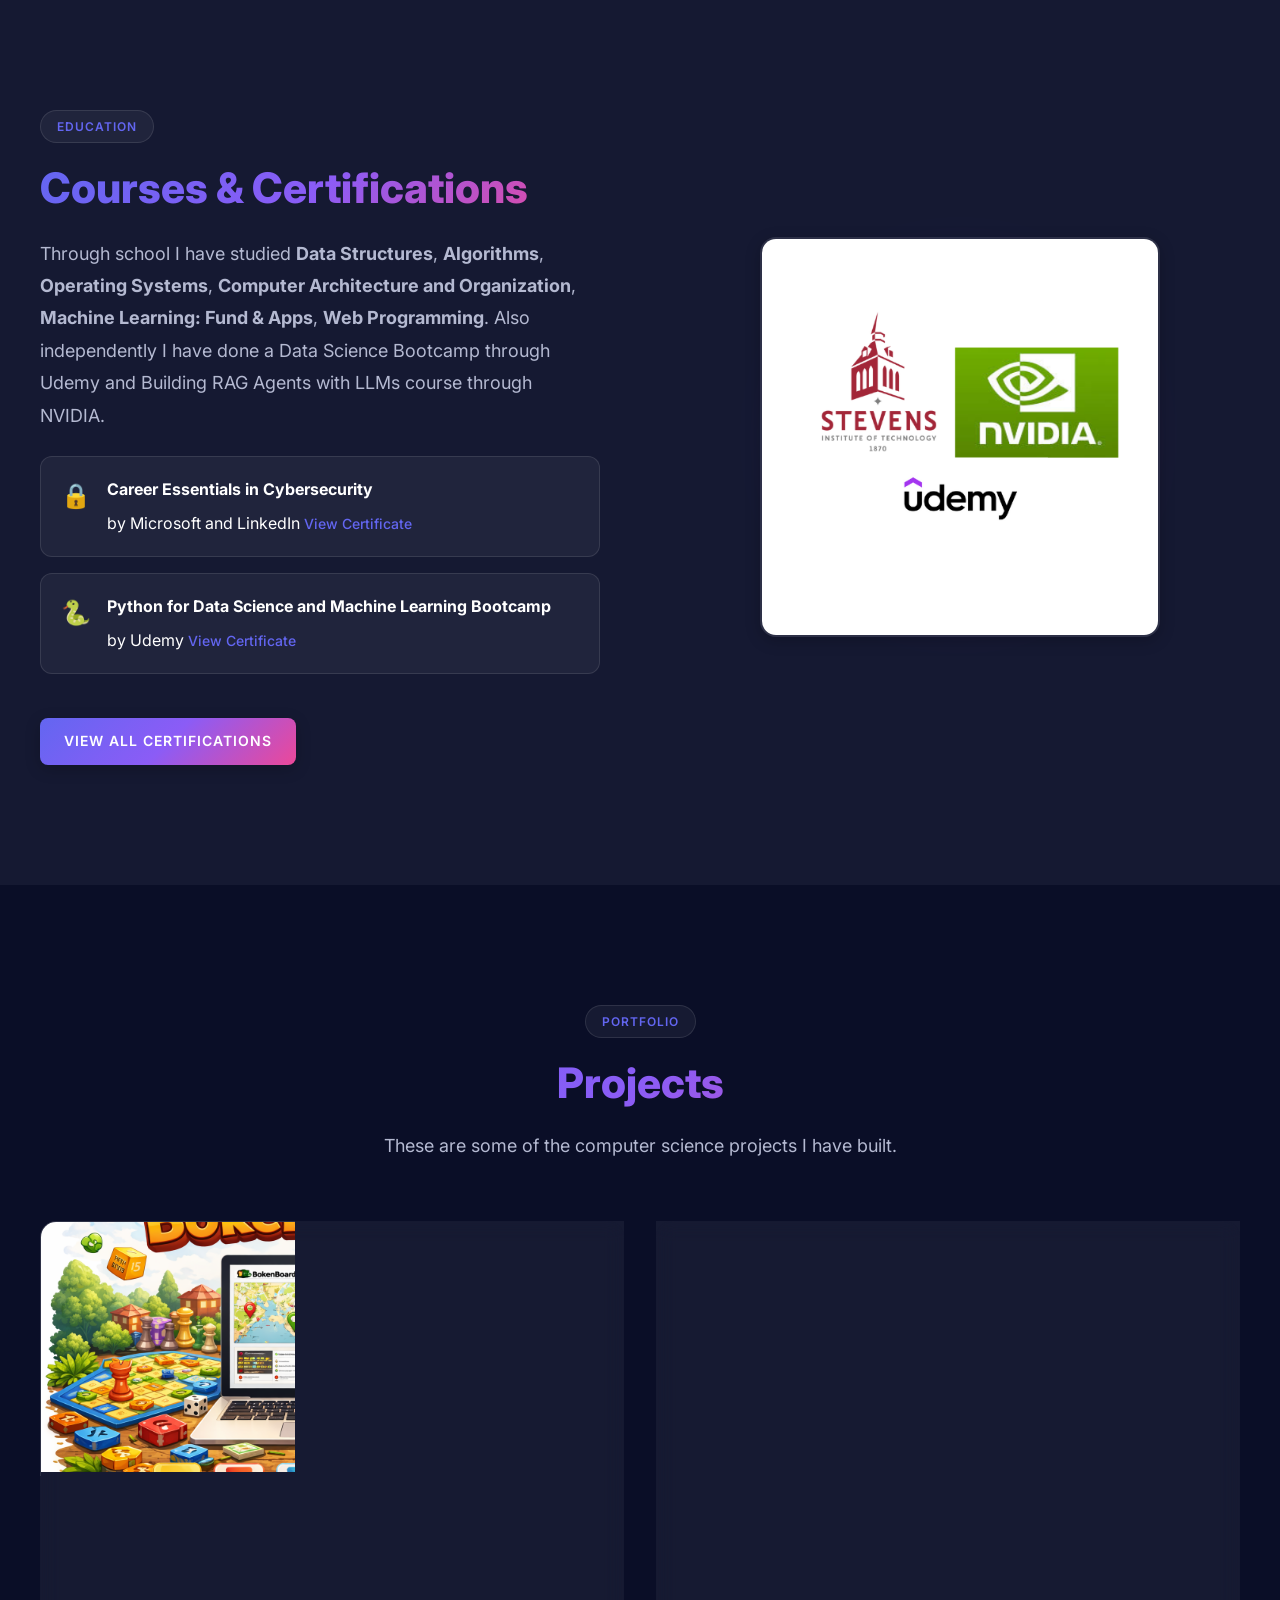
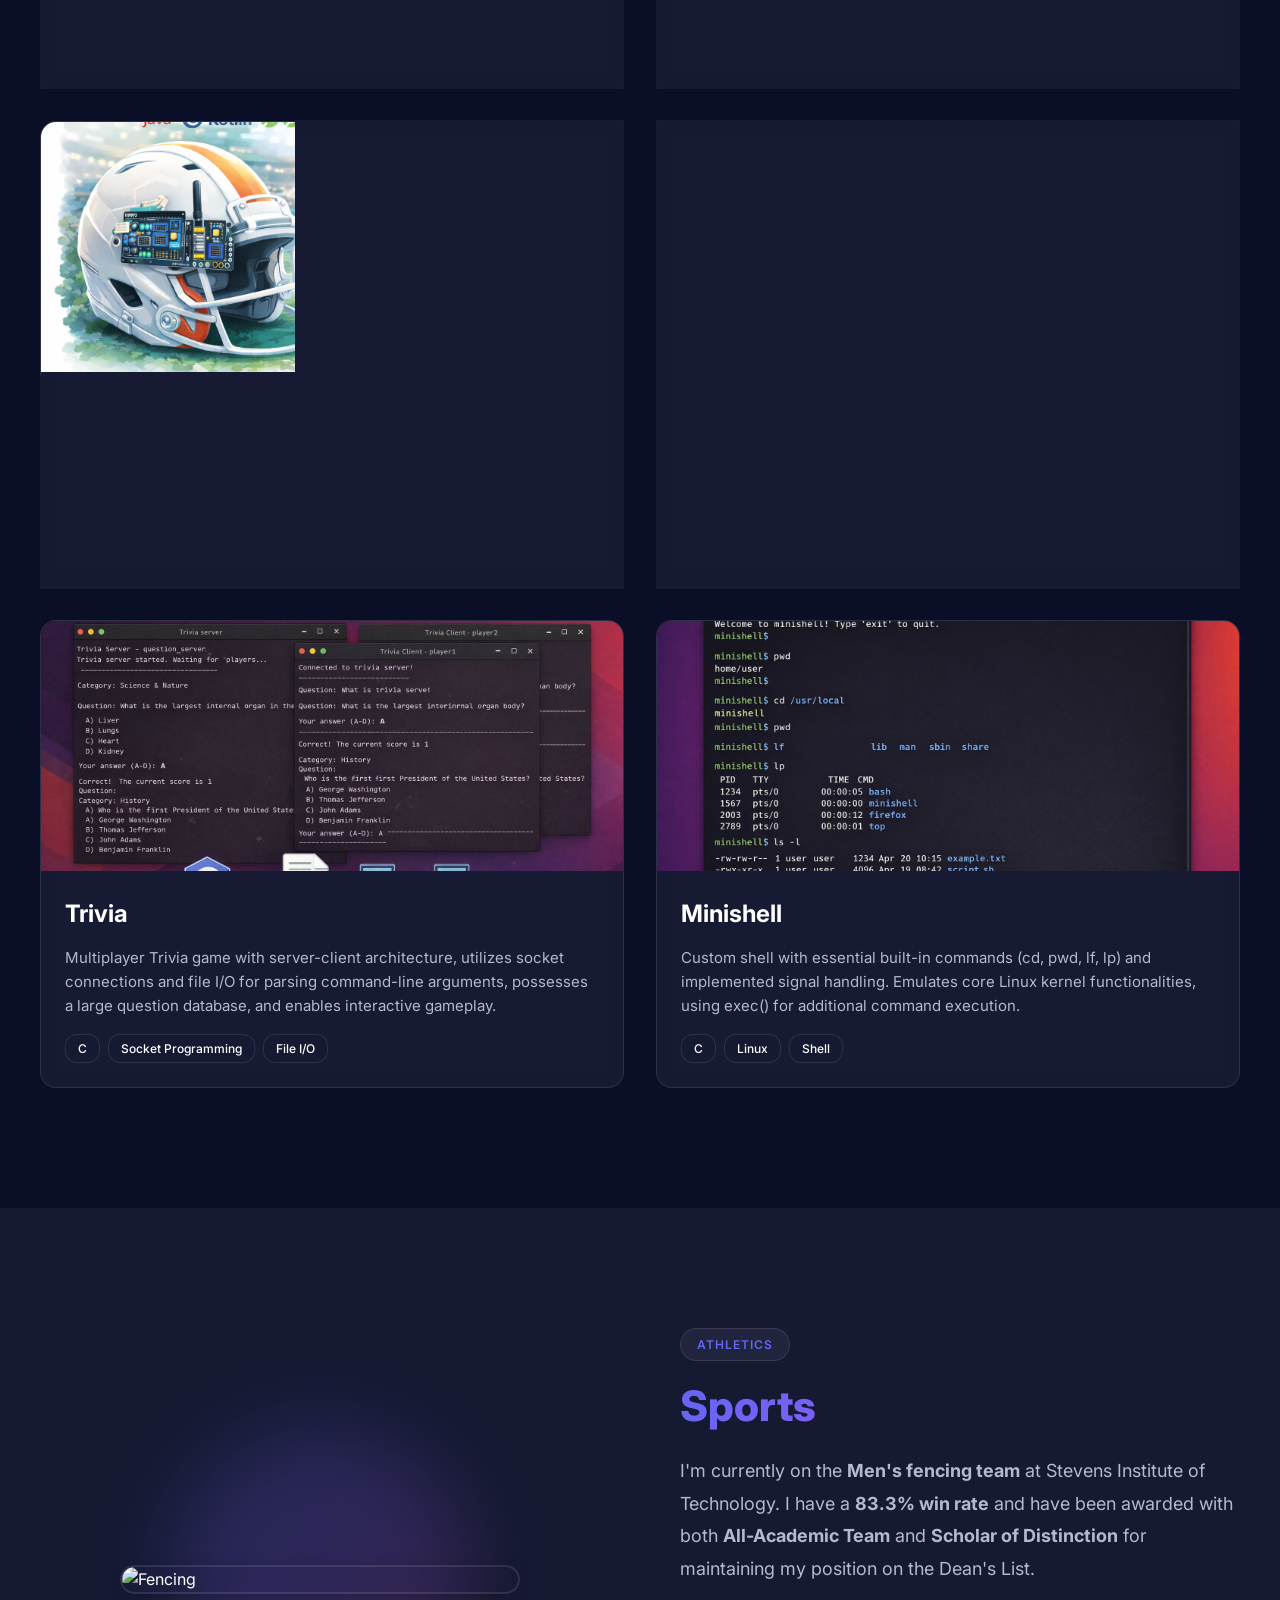
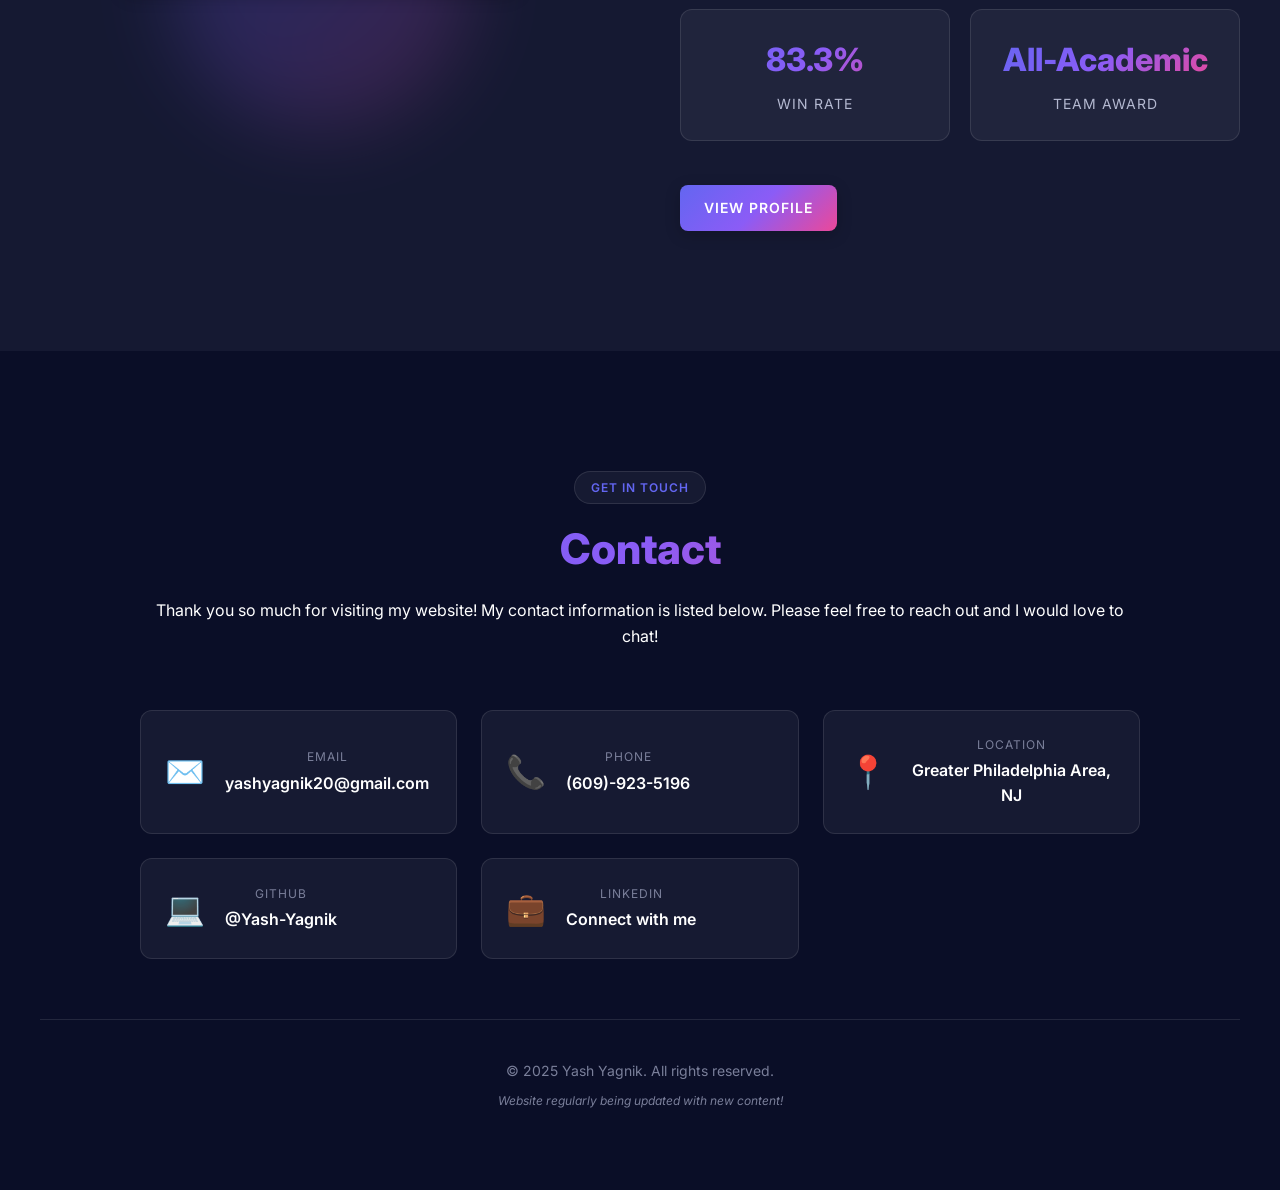
==== commit f9cb1e5f: "Major Structure changes and redesign" ====
--- a/index.html
+++ b/index.html
@@ -1,222 +1,447 @@
 <!DOCTYPE HTML>
-<html>
+<html lang="en">
 	<head>
 		<meta charset="UTF-8">
 		<meta name="viewport" content="width=device-width, initial-scale=1, user-scalable=no">
-		<title>Yash Yagnik Personal Website</title>
+		<title>Yash Yagnik | Computer Science Student</title>
 		<link rel="icon" type="image/png" href="Gemini_Generated_Image_cto2vccto2vccto2.png">
-		
-		<link rel="stylesheet" href="assets/css/main.css">
+		<link rel="stylesheet" href="assets/css/modern.css">
+		<link rel="preconnect" href="https://fonts.googleapis.com">
+		<link rel="preconnect" href="https://fonts.gstatic.com" crossorigin>
+		<link href="https://fonts.googleapis.com/css2?family=Inter:wght@300;400;500;600;700;800&family=JetBrains+Mono:wght@400;500;600&display=swap" rel="stylesheet">
 		<noscript><link rel="stylesheet" href="assets/css/noscript.css"></noscript>
-		<style>
-			.image-container {
-				position: absolute; /* Absolute positioning */
-				right: 20px; /* Distance from the right side */
-				top: 57px; /* Distance from the top */
-			}
-		</style>
 	</head>
 	<body class="is-preload">
-		
+		<!-- Floating Particles Background -->
+		<div class="particles" id="particles"></div>
 
 		<!-- Page Wrapper -->
-			<div id="page-wrapper">
-
-				<!-- Header -->
-					<header id="header" class="alt">
-						<!-- <h1><a href="index.html">Solid State</a></h1> -->
-						<!-- <a href="index.html" class="logo">
-							<img src="YY_Logo.png" class="logo">
-						</a>
-						<style>
-							.logo img {
-								width: 50px;
-								height: auto;
-								margin-top: 8px;
-							} -->
-							<h1>Yash Yagnik Personal Website</h1>
-						</style>
-						<nav>
-							<a href="#menu">Menu</a>
-						</nav>
-					</header>
-
-				<!-- Menu -->
-					<nav id="menu">
-						<div class="inner">
-							<h2>Menu</h2>
-							<ul class="links">
-								<li><a href="index.html">Home</a></li>
-								<li><a href="#one">Work Experience</a></li>
-								<li><a href="#two">Certifications</a></li>
-								<li><a href="#four">Projects</a></li>
-								<li><a href="#contact">Contact</a></li>
-							</ul>
-							<a href="#" class="close">Close</a>
-						</div>
+		<div id="page-wrapper">
+			<!-- Header -->
+			<header id="header" class="alt">
+				<div class="header-content">
+					<a class="logo-text" id="logo-text" href="index.html" aria-label="Home">YY</a>
+					<nav class="top-nav" aria-label="Primary">
+						<a href="experience.html">Experience</a>
+						<a href="projects.html">Projects</a>
+						<a href="about.html">About</a>
+						<a href="#contact">Contact</a>
+						<a href="#menu" class="menu-toggle">Menu</a>
 					</nav>
-
-				<!-- Banner -->
-				 <!-- The "<br>" is really nice here and it acts as a new line character in python, use this when you need an ln feature-->
-					<section id="banner">
-						<div class="inner">
-							<div class="logo"><span class="icon fa-gem"></span></div>
-							<h2>Yash Yagnik</h2>
-							<p> I'm currently a senior attending Stevens Institute Of Technology <br> pursuing a computer science degree. My relevant projects and <br> achievements are displayed below. <br> <br> Website is regulary being updated with new content! </p>
-						</div> 
-						
-					</section>
-
-					<div class="image-container">
-						<a href="#" class="image">
-							<img src="Yash_website_photo.png" alt="Yash Yagnik Photo" />
-						</a>
-					</div>
-
-				<!-- Wrapper -->
-					<section id="wrapper">
-						<!-- Experiences -->
-
-						<!-- One -->
-							<section id="one" class="wrapper spotlight style1">
-								<div class="inner">
-									<a href="#" class="image"><img src="Comcast Logo.png" alt="" /></a>
-									<div class="content">
-										<h2 class="major">Work Experience</h2>
-										<p> Spent back to back summers at Comcast working as a SWE intern. Some of the projects that I worked on had to do with univariate and multivariate anomaly detection models, building of a chatbot used to answer questions from a teams channel using Azure products like (LUIS and CLU), I was also tasked with fixing bugs that related to multithreding and mutual exclusion in ticket maniplulation. </p>
-									</div>
-								</div>
-							</section>
-						<!-- Two -->
-							<section id="two" class="wrapper alt spotlight style2">
-								<div class="inner">
-									<a href="#" class="image"><img src="Logos.png" alt="" /></a>
-									<div class="content">
-										<h2 class="major">Courses/Certifications</h2>
-										<p>Through school I have studied Data Stuctures, Algorithms, Operating Systems, Computer Architecture and
-											Organization, Machine Learning: Fund & Apps, Web Programming. Also independently I have done a Data Science Bootcamp through Udemy and Building RAG Agents with LLMs course through NVIDIA <p>
-
-											</p> </p>
-											
-											<p>Career Essentials in Cybersecurity by Microsoft and LinkedIn -- <a href="https://www.linkedin.com/learning/certificates/8011ce2563d3239a55fde83a49c13e1c45d5378d7dc18d0882e4fef4aba8d1a9?accountId=56742337&u=56742337&success=true&authUUID=3ZL%2FVXU9SJiEjQcLRBiHwg%3D%3D">Certificate</a></p>
-											<p>Python for Data Science and Machine Learning Bootcamp by Udemy -- <a href="https://www.udemy.com/certificate/UC-f8d96c0a-edee-497a-881a-a0f7a7da601d/">Certificate</a></p>
-											<a href="https://www.linkedin.com/in/yash-yagnik-648045245/details/certifications/" rel="noopener noreferrer" target="_blank" class="special">Learn more</a>
-											
+					<div class="theme-switch" title="Light/Dark mode">
+						<span class="theme-switch__icon" aria-hidden="true">☾</span>
+						<button id="theme-toggle" class="theme-switch__btn" type="button" aria-label="Toggle light/dark mode" aria-pressed="false">
+							<span class="theme-switch__thumb" aria-hidden="true"></span>
+						</button>
+					</div>
+				</div>
+			</header>
+
+			<!-- Menu -->
+			<nav id="menu">
+				<div class="inner">
+					<h2>Navigation</h2>
+					<ul class="links">
+						<li><a href="index.html">Home</a></li>
+						<li><a href="experience.html">Experience</a></li>
+						<li><a href="projects.html">Projects</a></li>
+						<li><a href="about.html">About</a></li>
+						<li><a href="#contact">Contact</a></li>
+					</ul>
+					<a href="#" class="close">Close</a>
+				</div>
+			</nav>
+
+			<!-- Hero Banner -->
+			<section id="banner">
+				<div class="hero-content">
+					<div class="hero-image-wrapper">
+						<div class="image-glow"></div>
+						<img src="Yash_website_photo.png" alt="Yash Yagnik" class="hero-image" />
+					</div>
+					<div class="hero-text">
+						<div class="greeting">Hello, I'm</div>
+						<h2 class="name-title">
+							<span class="name-gradient">Yash Yagnik</span>
+						</h2>
+						<div class="typing-text">
+							<span class="typing" id="typing-text"></span>
+							<span class="cursor">|</span>
+						</div>
+						<p class="hero-description">
+							<strong>AI/ML + Cloud Technical Lead</strong> building production-grade agents, RAG systems, and cloud platforms.
+							Senior CS student at <strong>Stevens Institute of Technology</strong> (GPA 3.77).
+						</p>
+						<div class="hero-badges">
+							<span class="badge">AI Agents</span>
+							<span class="badge">RAG / NLP</span>
+							<span class="badge">AWS</span>
+							<span class="badge">Kubernetes</span>
+							<span class="badge">Full‑Stack</span>
+						</div>
+						<div class="hero-cta">
+							<a class="cta primary" href="experience.html">See Experience</a>
+							<a class="cta secondary" href="projects.html">View Projects</a>
+							<a class="cta ghost" href="Resume - Yash_Yagnik.pdf" target="_blank" rel="noopener noreferrer">Open Resume (PDF)</a>
+						</div>
+						<div class="scroll-indicator">
+							<span>Scroll to explore</span>
+							<div class="scroll-arrow">↓</div>
+						</div>
+					</div>
+				</div>
+			</section>
+
+			<!-- Main Content -->
+			<section id="wrapper">
+				<!-- Highlights -->
+				<section id="one" class="section-card spotlight">
+					<div class="inner">
+						<div class="content-wrapper">
+							<div class="image-wrapper">
+								<div class="company-deck">
+									<div class="deck-container">
+										<div class="company-card" data-company="jnj">
+											<div class="card-front">
+												<div class="image-glow-small"></div>
+												<img src="images/jnj.jpg" alt="Johnson & Johnson" class="section-image company-card-img" />
+												<div class="company-info">
+													<span class="company-name-small">Johnson & Johnson</span>
+													<span class="company-role-small">AI & Cloud Technical Lead</span>
+												</div>
+											</div>
 										</div>
-								</div>
-							</section>
-							
-						<!-- Sports -->
-						<!-- Three -->
-							<section id="three" class="wrapper spotlight style3">
-								<div class="inner">
-									<a href="#" class="image"><img src="Fencing Photo.JPG" alt="" /></a>
-									<div class="content">
-										<h2 class="major">Sports</h2>
-										<p>I'm currently on the Men's fencing team at Stevens Institute of Technology. I have a 83.3% win rate and have been awarded with both All-Academic Team and Scholar of Distinction for maintaining my positon on the Dean's List</p>
-										<a href="https://stevensducks.com/sports/mens-fencing/roster/yash-yagnik/17437" rel="noopener noreferrer" target="_blank" class="special">Learn more</a>
-									</div>
-								</div>
-							</section>
-
-						<!-- Four -->
-							<section id="four" class="wrapper alt style1">
-								<div class="inner">
-									<h2 class="major">Projects</h2>
-									<p>These are some the comptuer science projects I have built.</p>
-									<section class="features">
-										<article>
-											<a href="#" class="image"><img src="BokenBoards image.png" alt="" /></a>
-											<h3 class="major"><u>BokenBoards:</u>  JavaScript, HTML, CSS, Node.js, Express, MongoDB, GeoJSON</h3>
-											<p>Dynamic full-stack board game sharing web application; Leverages geospatial querying in MongoDB to deliver location-based search results for board games and events.</p>
-											<a href="https://github.com/Yash-Yagnik/BokenBoards" rel="noopener noreferrer" target="_blank" class="special">Source Code (GitHub)</a> 
-										</article>
-										<!-- <style>
-											.BBimage {
-												border-radius: 5px;
-											border: 0;
-											display: inline-block;
-											position: relative;
-											}
-										</style> -->
-
-										<article>
-											<a href="#" class="image"><img src="Senior Citizen Vaccine Image.png" alt="" /></a>
-											<h3 class="major"><u>Senior Citizen Covid-19 Vaccine Registration:</u> Python, Google Forms API</h3>
-											<p>Automated Covid-19 vaccine registration for senior citizens leveraging Python</p>
-											<a href="https://www.facebook.com/share/g/1EqVR811ix/?mibextid=wwXIfr" rel="noopener noreferrer" target="_blank" class="special">Facebook Group</a> 
-										</article>
-										
-										<article>
-											<a href="#" class="image"><img src="Concussion Project Image.png" alt="" /></a>
-											<h3 class="major"><u>Concussion Detection Gadget:</u> <br> Java, C, Kotlin, Android Studio, Hardware</h3>
-											<p>Device with embedded code that diagnose the severity of a head collison by calculating g-force. Paired with an Android app that displays the diagnoses.</p>
-											<a href="https://github.com/Yash-Yagnik/Concussion-Project/blob/main/Concussion%20Project%20Hardware%20Layout.pdf" rel="noopener noreferrer" target="_blank" class="special">Hardware Layout (GitHub)</a> 
-										</article>
-
-										<article>
-											<a href="#" class="image"><img src="Tiny Chat Image.png" alt="" /></a>
-											<h3 class="major"><u>TinyChat:</u> Erlang, Message Passing</h3>
-											<p>WhatsApp identical chatroom which can support up to 100 concurrent clients; Executed using Erlang message-passing</p>
-											<a href="https://github.com/Yash-Yagnik/TinyChat" rel="noopener noreferrer" target="_blank" class="special">Source Code (GitHub)</a> 
-										</article>
-
-										<article>
-											<a href="#" class="image"><img src="Trivia Image.png" alt="" /></a>
-											<h3 class="major"><u>Trivia:</u> C, File I/O</h3>
-											<p>Multiplayer Trivia game with server-client architecture, utilizes socket connections and file I/O for parsing command-line arguments, possess a large question database, and enables interactive gameplay.</p>
-											<a href="https://github.com/Yash-Yagnik/Trivia-Game" rel="noopener noreferrer" target="_blank" class="special">Source Code (GitHub)</a>
-										</article>
-
-										<article>
-											<a href="#" class="image"><img src="Minishell image.png" alt="" /></a>
-											<h3 class="major"><u>Minishell:</u> C </h3>
-											<p>Custom shell with essential built-in commands (cd, pwd, lf, lp) and implemented signal handling. Emulates core Linux kernel functionalities, using exec() for additional command execution.</p>
-											<a href="https://github.com/Yash-Yagnik/Minishell" rel="noopener noreferrer" target="_blank" class="special">Source Code (GitHub)</a>
-										</article>
-										
-									<!-- </section>
-									<ul class="actions">
-										<li><a href="#" class="button">Browse All</a></li>
-									</ul> -->
-								</div>
-							</section>
-
-					</section>
-
-				<!-- Footer -->
-					<section id="contact">
-						<div class="inner">
-							<h2 class="major">Contact</h2>
-							<p>Thank you so much for visiting my website, my contact information is listed below. Please feel free to reach out and I would love to chat!</p>
-							
-							<ul class="contact">
-								<li class="icon solid fa-home">
-									Greater Philadelpia Area, in NJ
-								</li>
-
-								<!-- The line below makes it so that people cannot be phised on your website -->
-								<!-- rel="noopener noreferrer" target="_blank" -->
-								<li class="icon solid fa-phone">(609)-923-5196</li>
-								<li class="icon solid fa-envelope"><a href="mailto:yashyagnik20@gmail.com" rel="noopener noreferrer" target="_blank">yashyagnik20@gmail.com</a></li>
-								<li class="icon brands fa-github"><a href="https://github.com/Yash-Yagnik" rel="noopener noreferrer" target="_blank">Github</a></li>
-								<li class="icon brands fa-linkedin"><a href="https://www.linkedin.com/in/yash-yagnik-648045245/" rel="noopener noreferrer" target="_blank">LinkedIn</a></li>
-							</ul>
-							<ul class="copyright">
-								<li>&copy; Yash Yagnik 2025</li>
-							</ul>
-						</div>
-					</section>
-
-			</div>
+										<div class="company-card" data-company="comcast">
+											<div class="card-front">
+												<div class="image-glow-small"></div>
+												<img src="Comcast Logo.png" alt="Comcast NBCUniversal" class="section-image company-card-img" />
+												<div class="company-info">
+													<span class="company-name-small">Comcast NBCUniversal</span>
+													<span class="company-role-small">Software Engineer Intern</span>
+												</div>
+											</div>
+										</div>
+									</div>
+									<div class="deck-indicator">
+										<span class="indicator-text">Hover to flip</span>
+									</div>
+								</div>
+							</div>
+							<div class="content">
+								<span class="section-label">Highlights</span>
+								<h2 class="major">AI/ML + Cloud Impact</h2>
+								<p>
+									I build systems that ship: agentic workflows for research and operations, cloud environments that mirror real-world enterprise constraints, and ML pipelines that improve accuracy and reduce manual effort.
+								</p>
+								<div class="tech-tags">
+									<span class="tech-tag">AI Agents</span>
+									<span class="tech-tag">NLP</span>
+									<span class="tech-tag">RAG</span>
+									<span class="tech-tag">AWS (EC2/RDS)</span>
+									<span class="tech-tag">Azure (LUIS/CLU)</span>
+									<span class="tech-tag">Scala Concurrency</span>
+								</div>
+								<a class="special" href="experience.html">Explore my experience</a>
+							</div>
+						</div>
+					</div>
+				</section>
+
+				<!-- Certifications -->
+				<section id="two" class="section-card spotlight alt">
+					<div class="inner">
+						<div class="content-wrapper reverse">
+							<div class="image-wrapper">
+								<div class="image-glow-small"></div>
+								<img src="Logos.png" alt="Certifications" class="section-image" />
+							</div>
+							<div class="content">
+								<span class="section-label">Education</span>
+								<h2 class="major">Courses & Certifications</h2>
+								<p>
+									Through school I have studied <strong>Data Structures</strong>, <strong>Algorithms</strong>, 
+									<strong>Operating Systems</strong>, <strong>Computer Architecture and Organization</strong>, 
+									<strong>Machine Learning: Fund & Apps</strong>, <strong>Web Programming</strong>. 
+									Also independently I have done a Data Science Bootcamp through Udemy and Building RAG Agents 
+									with LLMs course through NVIDIA.
+								</p>
+								<div class="certifications-list">
+									<div class="cert-item">
+										<span class="cert-icon">🔒</span>
+										<div>
+											<strong>Career Essentials in Cybersecurity</strong> by Microsoft and LinkedIn
+											<a href="https://www.linkedin.com/learning/certificates/8011ce2563d3239a55fde83a49c13e1c45d5378d7dc18d0882e4fef4aba8d1a9?accountId=56742337&u=56742337&success=true&authUUID=3ZL%2FVXU9SJiEjQcLRBiHwg%3D%3D" 
+											   rel="noopener noreferrer" target="_blank" class="cert-link">View Certificate</a>
+										</div>
+									</div>
+									<div class="cert-item">
+										<span class="cert-icon">🐍</span>
+										<div>
+											<strong>Python for Data Science and Machine Learning Bootcamp</strong> by Udemy
+											<a href="https://www.udemy.com/certificate/UC-f8d96c0a-edee-497a-881a-a0f7a7da601d/" 
+											   rel="noopener noreferrer" target="_blank" class="cert-link">View Certificate</a>
+										</div>
+									</div>
+								</div>
+								<a href="https://www.linkedin.com/in/yash-yagnik-648045245/details/certifications/" 
+								   rel="noopener noreferrer" target="_blank" class="special">View All Certifications</a>
+							</div>
+						</div>
+					</div>
+				</section>
+
+				
+
+				<!-- Projects -->
+				<section id="four" class="section-card spotlight">
+					<div class="inner">
+						<div class="section-header">
+							<span class="section-label">Portfolio</span>
+							<h2 class="major">Projects</h2>
+							<p>These are some of the computer science projects I have built.</p>
+						</div>
+						<div class="projects-grid">
+							<article class="project-card">
+								<div class="project-image-wrapper">
+									<img src="BokenBoards image.png" alt="BokenBoards" class="project-image" />
+									<div class="project-overlay">
+										<a href="https://github.com/Yash-Yagnik/BokenBoards" rel="noopener noreferrer" target="_blank" class="project-link">
+											<span>View Code</span>
+										</a>
+									</div>
+								</div>
+								<div class="project-content">
+									<h3 class="project-title">BokenBoards</h3>
+									<p class="project-description">
+										Dynamic full-stack board game sharing web application; Leverages geospatial querying 
+										in MongoDB to deliver location-based search results for board games and events.
+									</p>
+									<div class="project-tech">
+										<span class="tech-badge">JavaScript</span>
+										<span class="tech-badge">Node.js</span>
+										<span class="tech-badge">MongoDB</span>
+										<span class="tech-badge">Express</span>
+										<span class="tech-badge">GeoJSON</span>
+									</div>
+								</div>
+							</article>
+
+							<article class="project-card">
+								<div class="project-image-wrapper">
+									<img src="Senior Citizen Vaccine Image.png" alt="Vaccine Registration" class="project-image" />
+									<div class="project-overlay">
+										<a href="https://www.facebook.com/share/g/1EqVR811ix/?mibextid=wwXIfr" rel="noopener noreferrer" target="_blank" class="project-link">
+											<span>View Project</span>
+										</a>
+									</div>
+								</div>
+								<div class="project-content">
+									<h3 class="project-title">Senior Citizen Covid-19 Vaccine Registration</h3>
+									<p class="project-description">
+										Automated Covid-19 vaccine registration for senior citizens leveraging Python and Google Forms API.
+									</p>
+									<div class="project-tech">
+										<span class="tech-badge">Python</span>
+										<span class="tech-badge">Google Forms API</span>
+									</div>
+								</div>
+							</article>
+
+							<article class="project-card">
+								<div class="project-image-wrapper">
+									<img src="Concussion Project Image.png" alt="Concussion Detection" class="project-image" />
+									<div class="project-overlay">
+										<a href="https://github.com/Yash-Yagnik/Concussion-Project/blob/main/Concussion%20Project%20Hardware%20Layout.pdf" rel="noopener noreferrer" target="_blank" class="project-link">
+											<span>View Hardware</span>
+										</a>
+									</div>
+								</div>
+								<div class="project-content">
+									<h3 class="project-title">Concussion Detection Gadget</h3>
+									<p class="project-description">
+										Device with embedded code that diagnoses the severity of a head collision by calculating g-force. 
+										Paired with an Android app that displays the diagnoses.
+									</p>
+									<div class="project-tech">
+										<span class="tech-badge">Java</span>
+										<span class="tech-badge">C</span>
+										<span class="tech-badge">Kotlin</span>
+										<span class="tech-badge">Android</span>
+										<span class="tech-badge">Hardware</span>
+									</div>
+								</div>
+							</article>
+
+							<article class="project-card">
+								<div class="project-image-wrapper">
+									<img src="Tiny Chat Image.png" alt="TinyChat" class="project-image" />
+									<div class="project-overlay">
+										<a href="https://github.com/Yash-Yagnik/TinyChat" rel="noopener noreferrer" target="_blank" class="project-link">
+											<span>View Code</span>
+										</a>
+									</div>
+								</div>
+								<div class="project-content">
+									<h3 class="project-title">TinyChat</h3>
+									<p class="project-description">
+										WhatsApp identical chatroom which can support up to 100 concurrent clients; 
+										Executed using Erlang message-passing.
+									</p>
+									<div class="project-tech">
+										<span class="tech-badge">Erlang</span>
+										<span class="tech-badge">Message Passing</span>
+										<span class="tech-badge">Concurrency</span>
+									</div>
+								</div>
+							</article>
+
+							<article class="project-card">
+								<div class="project-image-wrapper">
+									<img src="Trivia Image.png" alt="Trivia Game" class="project-image" />
+									<div class="project-overlay">
+										<a href="https://github.com/Yash-Yagnik/Trivia-Game" rel="noopener noreferrer" target="_blank" class="project-link">
+											<span>View Code</span>
+										</a>
+									</div>
+								</div>
+								<div class="project-content">
+									<h3 class="project-title">Trivia</h3>
+									<p class="project-description">
+										Multiplayer Trivia game with server-client architecture, utilizes socket connections 
+										and file I/O for parsing command-line arguments, possesses a large question database, 
+										and enables interactive gameplay.
+									</p>
+									<div class="project-tech">
+										<span class="tech-badge">C</span>
+										<span class="tech-badge">Socket Programming</span>
+										<span class="tech-badge">File I/O</span>
+									</div>
+								</div>
+							</article>
+
+							<article class="project-card">
+								<div class="project-image-wrapper">
+									<img src="Minishell image.png" alt="Minishell" class="project-image" />
+									<div class="project-overlay">
+										<a href="https://github.com/Yash-Yagnik/Minishell" rel="noopener noreferrer" target="_blank" class="project-link">
+											<span>View Code</span>
+										</a>
+									</div>
+								</div>
+								<div class="project-content">
+									<h3 class="project-title">Minishell</h3>
+									<p class="project-description">
+										Custom shell with essential built-in commands (cd, pwd, lf, lp) and implemented signal handling. 
+										Emulates core Linux kernel functionalities, using exec() for additional command execution.
+									</p>
+									<div class="project-tech">
+										<span class="tech-badge">C</span>
+										<span class="tech-badge">Linux</span>
+										<span class="tech-badge">Shell</span>
+									</div>
+								</div>
+							</article>
+						</div>
+					</div>
+				</section>
+			</section>
+
+			<!-- Sports -->
+				<section id="three" class="section-card projects-section">
+					<div class="inner">
+						<div class="content-wrapper">
+							<div class="image-wrapper">
+								<div class="image-glow-small"></div>
+								<img src="Fencing Photo.JPG" alt="Fencing" class="section-image" />
+							</div>
+							<div class="content">
+								<span class="section-label">Athletics</span>
+								<h2 class="major">Sports</h2>
+								<p>
+									I'm currently on the <strong>Men's fencing team</strong> at Stevens Institute of Technology. 
+									I have a <strong>83.3% win rate</strong> and have been awarded with both <strong>All-Academic Team</strong> 
+									and <strong>Scholar of Distinction</strong> for maintaining my position on the Dean's List.
+								</p>
+								<div class="stats-grid">
+									<div class="stat-item">
+										<div class="stat-number">83.3%</div>
+										<div class="stat-label">Win Rate</div>
+									</div>
+									<div class="stat-item">
+										<div class="stat-number">All-Academic</div>
+										<div class="stat-label">Team Award</div>
+									</div>
+								</div>
+								<a href="https://stevensducks.com/sports/mens-fencing/roster/yash-yagnik/17437" 
+								   rel="noopener noreferrer" target="_blank" class="special">View Profile</a>
+							</div>
+						</div>
+					</div>
+				</section>
+
+			<!-- Contact Footer -->
+			<section id="contact" class="contact-section">
+				<div class="inner">
+					<div class="contact-content">
+						<span class="section-label">Get In Touch</span>
+						<h2 class="major">Contact</h2>
+						<p>
+							Thank you so much for visiting my website! My contact information is listed below. 
+							Please feel free to reach out and I would love to chat!
+						</p>
+						<div class="contact-grid">
+							<a href="mailto:yashyagnik20@gmail.com" class="contact-item" rel="noopener noreferrer">
+								<span class="contact-icon">✉️</span>
+								<div>
+									<div class="contact-label">Email</div>
+									<div class="contact-value">yashyagnik20@gmail.com</div>
+								</div>
+							</a>
+							<a href="tel:+16099235196" class="contact-item" rel="noopener noreferrer">
+								<span class="contact-icon">📞</span>
+								<div>
+									<div class="contact-label">Phone</div>
+									<div class="contact-value">(609)-923-5196</div>
+								</div>
+							</a>
+							<div class="contact-item">
+								<span class="contact-icon">📍</span>
+								<div>
+									<div class="contact-label">Location</div>
+									<div class="contact-value">Greater Philadelphia Area, NJ</div>
+								</div>
+							</div>
+							<a href="https://github.com/Yash-Yagnik" class="contact-item" rel="noopener noreferrer" target="_blank">
+								<span class="contact-icon">💻</span>
+								<div>
+									<div class="contact-label">GitHub</div>
+									<div class="contact-value">@Yash-Yagnik</div>
+								</div>
+							</a>
+							<a href="https://www.linkedin.com/in/yash-yagnik-648045245/" class="contact-item" rel="noopener noreferrer" target="_blank">
+								<span class="contact-icon">💼</span>
+								<div>
+									<div class="contact-label">LinkedIn</div>
+									<div class="contact-value">Connect with me</div>
+								</div>
+							</a>
+						</div>
+					</div>
+					<div class="footer-bottom">
+						<p class="copyright">&copy; 2025 Yash Yagnik. All rights reserved.</p>
+						<p class="footer-note">Website regularly being updated with new content!</p>
+					</div>
+				</div>
+			</section>
+		</div>
 
 		<!-- Scripts -->
-			<script src="assets/js/jquery.min.js"></script>
-			<script src="assets/js/jquery.scrollex.min.js"></script>
-			<script src="assets/js/browser.min.js"></script>
-			<script src="assets/js/breakpoints.min.js"></script>
-			<script src="assets/js/util.js"></script>
-			<script src="assets/js/main.js"></script>
-
+		<script src="assets/js/jquery.min.js"></script>
+		<script src="assets/js/jquery.scrollex.min.js"></script>
+		<script src="assets/js/browser.min.js"></script>
+		<script src="assets/js/breakpoints.min.js"></script>
+		<script src="assets/js/util.js"></script>
+		<script src="assets/js/main.js"></script>
+		<script src="assets/js/modern.js"></script>
 	</body>
-</html>+</html>
--- a/assets/css/modern.css
+++ b/assets/css/modern.css
@@ -0,0 +1,1589 @@
+/* Modern CS Student Portfolio Styles */
+@import url("fontawesome-all.min.css");
+
+:root {
+	/* Light Theme Colors */
+	--bg-primary: #0a0e27;
+	--bg-secondary: #151932;
+	--bg-card: rgba(255, 255, 255, 0.05);
+	--bg-card-hover: rgba(255, 255, 255, 0.08);
+	--text-primary: #ffffff;
+	--text-secondary: #b4b9d1;
+	--text-muted: #7a7f9a;
+	--accent-primary: #6366f1;
+	--accent-secondary: #8b5cf6;
+	--accent-gradient: linear-gradient(135deg, #6366f1 0%, #8b5cf6 50%, #ec4899 100%);
+	--border-color: rgba(255, 255, 255, 0.1);
+	--glow-color: rgba(99, 102, 241, 0.3);
+	--shadow-sm: 0 2px 8px rgba(0, 0, 0, 0.1);
+	--shadow-md: 0 4px 16px rgba(0, 0, 0, 0.2);
+	--shadow-lg: 0 8px 32px rgba(0, 0, 0, 0.3);
+	--shadow-glow: 0 0 40px rgba(99, 102, 241, 0.2);
+}
+
+[data-theme="light"] {
+	--bg-primary: #f8fafc;
+	--bg-secondary: #ffffff;
+	--bg-card: rgba(255, 255, 255, 0.8);
+	--bg-card-hover: rgba(255, 255, 255, 0.95);
+	--text-primary: #1e293b;
+	--text-secondary: #475569;
+	--text-muted: #64748b;
+	--accent-primary: #6366f1;
+	--accent-secondary: #8b5cf6;
+	--accent-gradient: linear-gradient(135deg, #6366f1 0%, #8b5cf6 50%, #ec4899 100%);
+	--border-color: rgba(0, 0, 0, 0.1);
+	--glow-color: rgba(99, 102, 241, 0.2);
+	--shadow-sm: 0 2px 8px rgba(0, 0, 0, 0.05);
+	--shadow-md: 0 4px 16px rgba(0, 0, 0, 0.1);
+	--shadow-lg: 0 8px 32px rgba(0, 0, 0, 0.15);
+	--shadow-glow: 0 0 40px rgba(99, 102, 241, 0.15);
+}
+
+* {
+	margin: 0;
+	padding: 0;
+	box-sizing: border-box;
+}
+
+html {
+	scroll-behavior: smooth;
+}
+
+body {
+	font-family: 'Inter', -apple-system, BlinkMacSystemFont, 'Segoe UI', sans-serif;
+	background: var(--bg-primary);
+	color: var(--text-primary);
+	line-height: 1.6;
+	overflow-x: hidden;
+	transition: background-color 0.3s ease, color 0.3s ease;
+	position: relative;
+}
+
+body.is-preload * {
+	animation: none !important;
+	transition: none !important;
+}
+
+/* Particles Background */
+.particles {
+	position: fixed;
+	top: 0;
+	left: 0;
+	width: 100%;
+	height: 100%;
+	z-index: 0;
+	pointer-events: none;
+	opacity: 0.4;
+}
+
+.particle {
+	position: absolute;
+	width: 2px;
+	height: 2px;
+	background: var(--accent-primary);
+	border-radius: 50%;
+	animation: float 20s infinite;
+}
+
+@keyframes float {
+	0%, 100% { transform: translateY(0) translateX(0); opacity: 0; }
+	10% { opacity: 1; }
+	90% { opacity: 1; }
+	100% { transform: translateY(-100vh) translateX(100px); opacity: 0; }
+}
+
+/* Theme switch (always visible, header) */
+.theme-switch {
+	display: flex;
+	align-items: center;
+	gap: 10px;
+	padding: 6px 10px;
+	border-radius: 999px;
+	background: var(--bg-card);
+	border: 1px solid var(--border-color);
+	backdrop-filter: blur(12px);
+	box-shadow: var(--shadow-sm);
+}
+
+.theme-switch__icon {
+	font-size: 14px;
+	color: var(--text-secondary);
+	user-select: none;
+}
+
+.theme-switch__btn {
+	position: relative;
+	width: 44px;
+	height: 26px;
+	border-radius: 999px;
+	border: 1px solid var(--border-color);
+	background: rgba(255, 255, 255, 0.06);
+	cursor: pointer;
+	padding: 0;
+	transition: background 0.2s ease, border-color 0.2s ease;
+}
+
+.theme-switch__thumb {
+	position: absolute;
+	top: 3px;
+	left: 3px;
+	width: 20px;
+	height: 20px;
+	border-radius: 999px;
+	background: var(--accent-gradient);
+	box-shadow: var(--shadow-sm);
+	transition: transform 0.25s ease;
+}
+
+[data-theme="light"] .theme-switch__thumb {
+	transform: translateX(18px);
+}
+
+/* Top Navigation */
+.top-nav {
+	display: flex;
+	align-items: center;
+	gap: 32px;
+}
+
+.top-nav a {
+	color: var(--text-primary);
+	text-decoration: none;
+	font-size: 14px;
+	font-weight: 500;
+	text-transform: uppercase;
+	letter-spacing: 0.5px;
+	transition: color 0.3s ease;
+	position: relative;
+}
+
+.top-nav a:hover,
+.top-nav a[aria-current="page"] {
+	color: var(--accent-primary);
+}
+
+.top-nav a[aria-current="page"]::after {
+	content: '';
+	position: absolute;
+	bottom: -4px;
+	left: 0;
+	right: 0;
+	height: 2px;
+	background: var(--accent-gradient);
+	border-radius: 2px;
+}
+
+/* Header */
+#header {
+	position: fixed;
+	top: 0;
+	left: 0;
+	right: 0;
+	height: 70px;
+	background: rgba(10, 14, 39, 0.8);
+	backdrop-filter: blur(20px);
+	border-bottom: 1px solid var(--border-color);
+	z-index: 999;
+	transition: all 0.3s ease;
+}
+
+[data-theme="light"] #header {
+	background: rgba(248, 250, 252, 0.8);
+}
+
+#header.alt {
+	background: rgba(10, 14, 39, 0.95);
+	box-shadow: var(--shadow-md);
+}
+
+[data-theme="light"] #header.alt {
+	background: rgba(255, 255, 255, 0.95);
+}
+
+.header-content {
+	max-width: 1400px;
+	margin: 0 auto;
+	padding: 0 40px;
+	height: 100%;
+	display: flex;
+	align-items: center;
+	justify-content: space-between;
+	gap: 18px;
+}
+
+.logo-text {
+	font-size: 24px;
+	font-weight: 800;
+	background: var(--accent-gradient);
+	-webkit-background-clip: text;
+	-webkit-text-fill-color: transparent;
+	background-clip: text;
+	cursor: pointer;
+	transition: transform 0.3s ease;
+	letter-spacing: 2px;
+	text-decoration: none;
+}
+
+.logo-text:hover {
+	transform: scale(1.1);
+}
+
+.top-nav {
+	display: flex;
+	align-items: center;
+	gap: 14px;
+	margin-left: auto;
+}
+
+.top-nav a {
+	color: var(--text-secondary);
+	text-decoration: none;
+	font-weight: 600;
+	font-size: 13px;
+	letter-spacing: 0.06em;
+	text-transform: uppercase;
+	padding: 8px 10px;
+	border-radius: 10px;
+	transition: background 0.2s ease, color 0.2s ease, border-color 0.2s ease;
+	border: 1px solid transparent;
+}
+
+.top-nav a:hover {
+	color: var(--text-primary);
+	background: var(--bg-card);
+	border-color: var(--border-color);
+}
+
+.menu-toggle {
+	color: var(--text-primary);
+	text-decoration: none;
+	font-weight: 500;
+	font-size: 14px;
+	text-transform: uppercase;
+	letter-spacing: 1px;
+	padding: 8px 16px;
+	border-radius: 6px;
+	transition: all 0.3s ease;
+	border: 1px solid transparent;
+}
+
+.menu-toggle:hover {
+	background: var(--bg-card);
+	border-color: var(--border-color);
+}
+
+/* Menu */
+#menu {
+	position: fixed;
+	top: 0;
+	right: 0;
+	width: 100%;
+	max-width: 400px;
+	height: 100vh;
+	background: var(--bg-secondary);
+	backdrop-filter: blur(20px);
+	z-index: 10000;
+	transform: translateX(100%);
+	transition: transform 0.3s ease;
+	box-shadow: -4px 0 32px rgba(0, 0, 0, 0.3);
+}
+
+body.is-menu-visible #menu {
+	transform: translateX(0);
+}
+
+#menu .inner {
+	padding: 80px 40px 40px;
+	height: 100%;
+	overflow-y: auto;
+}
+
+#menu h2 {
+	font-size: 28px;
+	margin-bottom: 40px;
+	background: var(--accent-gradient);
+	-webkit-background-clip: text;
+	-webkit-text-fill-color: transparent;
+	background-clip: text;
+}
+
+#menu .links {
+	list-style: none;
+}
+
+#menu .links li {
+	margin-bottom: 20px;
+}
+
+#menu .links a {
+	display: block;
+	color: var(--text-primary);
+	text-decoration: none;
+	font-size: 18px;
+	font-weight: 500;
+	padding: 12px 0;
+	border-bottom: 1px solid var(--border-color);
+	transition: all 0.3s ease;
+}
+
+#menu .links a:hover {
+	color: var(--accent-primary);
+	padding-left: 10px;
+	border-bottom-color: var(--accent-primary);
+}
+
+#menu .close {
+	position: absolute;
+	top: 20px;
+	right: 20px;
+	width: 40px;
+	height: 40px;
+	display: flex;
+	align-items: center;
+	justify-content: center;
+	color: var(--text-primary);
+	text-decoration: none;
+	font-size: 24px;
+	border-radius: 50%;
+	transition: all 0.3s ease;
+}
+
+#menu .close:hover {
+	background: var(--bg-card);
+	transform: rotate(90deg);
+}
+
+/* Hero Section */
+#banner {
+	min-height: 100vh;
+	display: flex;
+	align-items: center;
+	justify-content: center;
+	padding: 120px 40px 80px;
+	position: relative;
+	background: linear-gradient(135deg, var(--bg-primary) 0%, var(--bg-secondary) 100%);
+}
+
+.hero-content {
+	max-width: 1400px;
+	width: 100%;
+	display: grid;
+	grid-template-columns: 1fr 1fr;
+	gap: 80px;
+	align-items: center;
+}
+
+.hero-image-wrapper {
+	position: relative;
+	display: flex;
+	justify-content: center;
+	align-items: center;
+}
+
+.image-glow {
+	position: absolute;
+	width: 400px;
+	height: 400px;
+	background: var(--accent-gradient);
+	border-radius: 50%;
+	filter: blur(60px);
+	opacity: 0.3;
+	animation: pulse 3s ease-in-out infinite;
+}
+
+@keyframes pulse {
+	0%, 100% { transform: scale(1); opacity: 0.3; }
+	50% { transform: scale(1.1); opacity: 0.5; }
+}
+
+.hero-image {
+	width: 350px;
+	height: 350px;
+	border-radius: 20px;
+	object-fit: cover;
+	position: relative;
+	z-index: 1;
+	border: 3px solid var(--border-color);
+	box-shadow: var(--shadow-lg);
+	transition: transform 0.3s ease;
+}
+
+.hero-image:hover {
+	transform: scale(1.05);
+}
+
+.hero-text {
+	position: relative;
+	z-index: 1;
+}
+
+.greeting {
+	font-size: 18px;
+	color: var(--text-secondary);
+	margin-bottom: 10px;
+	font-weight: 500;
+}
+
+.name-title {
+	font-size: 64px;
+	font-weight: 800;
+	margin-bottom: 20px;
+	line-height: 1.2;
+}
+
+.name-gradient {
+	background: var(--accent-gradient);
+	-webkit-background-clip: text;
+	-webkit-text-fill-color: transparent;
+	background-clip: text;
+}
+
+.typing-text {
+	font-size: 32px;
+	font-weight: 600;
+	color: var(--text-secondary);
+	margin-bottom: 30px;
+	min-height: 50px;
+	font-family: 'JetBrains Mono', monospace;
+}
+
+.typing-text .cursor {
+	animation: blink 1s infinite;
+	color: var(--accent-primary);
+}
+
+@keyframes blink {
+	0%, 50% { opacity: 1; }
+	51%, 100% { opacity: 0; }
+}
+
+.hero-description {
+	font-size: 18px;
+	color: var(--text-secondary);
+	line-height: 1.8;
+	margin-bottom: 30px;
+}
+
+.hero-badges {
+	display: flex;
+	gap: 12px;
+	flex-wrap: wrap;
+	margin-bottom: 40px;
+}
+
+.hero-cta {
+	display: flex;
+	gap: 12px;
+	flex-wrap: wrap;
+	margin-bottom: 34px;
+}
+
+.cta {
+	display: inline-flex;
+	align-items: center;
+	justify-content: center;
+	gap: 10px;
+	padding: 12px 16px;
+	border-radius: 12px;
+	font-weight: 700;
+	font-size: 13px;
+	letter-spacing: 0.08em;
+	text-transform: uppercase;
+	text-decoration: none;
+	transition: transform 0.2s ease, box-shadow 0.2s ease, background 0.2s ease, border-color 0.2s ease, color 0.2s ease;
+}
+
+.cta.primary {
+	background: var(--accent-gradient);
+	color: white;
+	box-shadow: var(--shadow-md);
+}
+
+.cta.secondary {
+	background: var(--bg-card);
+	color: var(--text-primary);
+	border: 1px solid var(--border-color);
+}
+
+.cta.ghost {
+	background: transparent;
+	color: var(--text-secondary);
+	border: 1px solid var(--border-color);
+}
+
+.cta:hover {
+	transform: translateY(-2px);
+	box-shadow: var(--shadow-glow);
+}
+
+.badge {
+	padding: 8px 16px;
+	background: var(--bg-card);
+	border: 1px solid var(--border-color);
+	border-radius: 20px;
+	font-size: 14px;
+	font-weight: 500;
+	color: var(--text-primary);
+	transition: all 0.3s ease;
+}
+
+.badge:hover {
+	background: var(--bg-card-hover);
+	border-color: var(--accent-primary);
+	transform: translateY(-2px);
+}
+
+.scroll-indicator {
+	display: flex;
+	flex-direction: column;
+	align-items: center;
+	gap: 10px;
+	color: var(--text-muted);
+	font-size: 14px;
+}
+
+.scroll-arrow {
+	font-size: 24px;
+	animation: bounce 2s infinite;
+}
+
+@keyframes bounce {
+	0%, 100% { transform: translateY(0); }
+	50% { transform: translateY(10px); }
+}
+
+/* Section Cards */
+.section-card {
+	padding: 120px 40px;
+	position: relative;
+}
+
+.section-card.alt {
+	background: var(--bg-secondary);
+}
+
+.content-wrapper {
+	max-width: 1400px;
+	margin: 0 auto;
+	display: grid;
+	grid-template-columns: 1fr 1fr;
+	gap: 80px;
+	align-items: center;
+}
+
+.content-wrapper.reverse {
+	direction: rtl;
+}
+
+.content-wrapper.reverse > * {
+	direction: ltr;
+}
+
+.image-wrapper {
+	position: relative;
+	display: flex;
+	justify-content: center;
+	align-items: center;
+}
+
+.image-glow-small {
+	position: absolute;
+	width: 300px;
+	height: 300px;
+	background: var(--accent-gradient);
+	border-radius: 50%;
+	filter: blur(40px);
+	opacity: 0.2;
+	z-index: 0;
+}
+
+.section-image {
+	width: 100%;
+	max-width: 400px;
+	border-radius: 16px;
+	object-fit: cover;
+	position: relative;
+	z-index: 1;
+	border: 2px solid var(--border-color);
+	box-shadow: var(--shadow-md);
+	transition: transform 0.3s ease;
+}
+
+.section-image:hover {
+	transform: scale(1.05) rotate(2deg);
+}
+
+/* Company Deck - Card Flip Effect */
+.company-deck {
+	position: relative;
+	width: 100%;
+	max-width: 400px;
+	perspective: 1000px;
+	cursor: pointer;
+}
+
+.deck-container {
+	position: relative;
+	width: 100%;
+	height: 450px;
+	transform-style: preserve-3d;
+}
+
+.company-card {
+	position: absolute;
+	width: 100%;
+	height: 100%;
+	transform-style: preserve-3d;
+	transition: transform 0.6s cubic-bezier(0.4, 0, 0.2, 1), opacity 0.3s ease, z-index 0.3s ease;
+	opacity: 0;
+	transform: rotateY(180deg) translateZ(-50px);
+	pointer-events: none;
+}
+
+.company-card.active {
+	opacity: 1;
+	transform: rotateY(0deg) translateZ(0px);
+	z-index: 2;
+	pointer-events: auto;
+}
+
+.company-card.next {
+	opacity: 0.3;
+	transform: rotateY(90deg) translateZ(50px);
+	z-index: 1;
+}
+
+.company-card.prev {
+	opacity: 0;
+	transform: rotateY(-90deg) translateZ(-50px);
+	z-index: 0;
+}
+
+.card-front {
+	position: relative;
+	width: 100%;
+	height: 100%;
+	display: flex;
+	flex-direction: column;
+	align-items: center;
+	justify-content: center;
+	backface-visibility: hidden;
+	transform-style: preserve-3d;
+}
+
+.company-card-img {
+	width: 100%;
+	max-width: 400px;
+	border-radius: 16px;
+	object-fit: contain;
+	background: var(--bg-card);
+	padding: 24px;
+	border: 2px solid var(--border-color);
+	box-shadow: var(--shadow-lg);
+	margin-bottom: 16px;
+	transition: transform 0.3s ease, box-shadow 0.3s ease;
+}
+
+.company-deck:hover .company-card.active .company-card-img {
+	transform: scale(1.02);
+	box-shadow: var(--shadow-glow);
+}
+
+.company-info {
+	display: flex;
+	flex-direction: column;
+	align-items: center;
+	gap: 6px;
+	margin-top: 16px;
+	opacity: 0;
+	transform: translateY(10px);
+	transition: opacity 0.4s ease 0.2s, transform 0.4s ease 0.2s;
+}
+
+.company-card.active .company-info {
+	opacity: 1;
+	transform: translateY(0);
+}
+
+.company-name-small {
+	font-size: 18px;
+	font-weight: 700;
+	color: var(--text-primary);
+	letter-spacing: 0.5px;
+}
+
+.company-role-small {
+	font-size: 14px;
+	color: var(--text-secondary);
+	font-weight: 500;
+	text-transform: uppercase;
+	letter-spacing: 1px;
+}
+
+.deck-indicator {
+	position: absolute;
+	bottom: -30px;
+	left: 50%;
+	transform: translateX(-50%);
+	display: flex;
+	align-items: center;
+	gap: 8px;
+	opacity: 0.6;
+	transition: opacity 0.3s ease;
+}
+
+.company-deck:hover .deck-indicator {
+	opacity: 1;
+}
+
+.indicator-text {
+	font-size: 12px;
+	color: var(--text-muted);
+	text-transform: uppercase;
+	letter-spacing: 1px;
+	font-weight: 500;
+	font-family: 'JetBrains Mono', monospace;
+}
+
+.deck-indicator::before,
+.deck-indicator::after {
+	content: '';
+	width: 20px;
+	height: 1px;
+	background: var(--accent-primary);
+	opacity: 0.5;
+	transition: width 0.3s ease, opacity 0.3s ease;
+}
+
+.company-deck:hover .deck-indicator::before,
+.company-deck:hover .deck-indicator::after {
+	width: 30px;
+	opacity: 1;
+}
+
+.content {
+	position: relative;
+	z-index: 1;
+}
+
+.section-label {
+	display: inline-block;
+	padding: 6px 16px;
+	background: var(--bg-card);
+	border: 1px solid var(--border-color);
+	border-radius: 20px;
+	font-size: 12px;
+	font-weight: 600;
+	text-transform: uppercase;
+	letter-spacing: 1px;
+	color: var(--accent-primary);
+	margin-bottom: 20px;
+}
+
+.major {
+	font-size: 42px;
+	font-weight: 800;
+	margin-bottom: 24px;
+	line-height: 1.2;
+	background: var(--accent-gradient);
+	-webkit-background-clip: text;
+	-webkit-text-fill-color: transparent;
+	background-clip: text;
+}
+
+.content p {
+	font-size: 18px;
+	color: var(--text-secondary);
+	line-height: 1.8;
+	margin-bottom: 24px;
+}
+
+.tech-tags {
+	display: flex;
+	gap: 10px;
+	flex-wrap: wrap;
+	margin-top: 20px;
+}
+
+.tech-tag {
+	padding: 6px 14px;
+	background: var(--bg-card);
+	border: 1px solid var(--border-color);
+	border-radius: 12px;
+	font-size: 13px;
+	font-weight: 500;
+	color: var(--text-primary);
+	transition: all 0.3s ease;
+}
+
+.tech-tag:hover {
+	background: var(--accent-primary);
+	color: white;
+	transform: translateY(-2px);
+}
+
+.certifications-list {
+	margin: 24px 0;
+}
+
+.cert-item {
+	display: flex;
+	gap: 16px;
+	padding: 20px;
+	background: var(--bg-card);
+	border: 1px solid var(--border-color);
+	border-radius: 12px;
+	margin-bottom: 16px;
+	transition: all 0.3s ease;
+}
+
+.cert-item:hover {
+	background: var(--bg-card-hover);
+	transform: translateX(5px);
+	border-color: var(--accent-primary);
+}
+
+.cert-icon {
+	font-size: 24px;
+}
+
+.cert-item strong {
+	display: block;
+	color: var(--text-primary);
+	margin-bottom: 8px;
+	font-size: 16px;
+}
+
+.cert-link {
+	color: var(--accent-primary);
+	text-decoration: none;
+	font-size: 14px;
+	font-weight: 500;
+	transition: all 0.3s ease;
+}
+
+.cert-link:hover {
+	text-decoration: underline;
+}
+
+.special {
+	display: inline-flex;
+	align-items: center;
+	gap: 10px;
+	padding: 12px 24px;
+	background: var(--accent-gradient);
+	color: white;
+	text-decoration: none;
+	border-radius: 8px;
+	font-weight: 600;
+	font-size: 14px;
+	text-transform: uppercase;
+	letter-spacing: 1px;
+	transition: all 0.3s ease;
+	margin-top: 20px;
+	box-shadow: var(--shadow-md);
+}
+
+.special:hover {
+	transform: translateY(-2px);
+	box-shadow: var(--shadow-glow);
+}
+
+.stats-grid {
+	display: grid;
+	grid-template-columns: repeat(2, 1fr);
+	gap: 20px;
+	margin: 24px 0;
+}
+
+.stat-item {
+	padding: 24px;
+	background: var(--bg-card);
+	border: 1px solid var(--border-color);
+	border-radius: 12px;
+	text-align: center;
+	transition: all 0.3s ease;
+}
+
+.stat-item:hover {
+	background: var(--bg-card-hover);
+	transform: translateY(-5px);
+	border-color: var(--accent-primary);
+}
+
+.stat-number {
+	font-size: 32px;
+	font-weight: 800;
+	background: var(--accent-gradient);
+	-webkit-background-clip: text;
+	-webkit-text-fill-color: transparent;
+	background-clip: text;
+	margin-bottom: 8px;
+}
+
+.stat-label {
+	font-size: 14px;
+	color: var(--text-secondary);
+	text-transform: uppercase;
+	letter-spacing: 1px;
+}
+
+/* Projects Section */
+.projects-section {
+	padding: 120px 40px;
+	background: var(--bg-secondary);
+}
+
+.section-header {
+	max-width: 1400px;
+	margin: 0 auto 60px;
+	text-align: center;
+}
+
+.section-header p {
+	font-size: 18px;
+	color: var(--text-secondary);
+	margin-top: 16px;
+}
+
+.projects-grid {
+	max-width: 1400px;
+	margin: 0 auto;
+	display: grid;
+	grid-template-columns: repeat(auto-fit, minmax(400px, 1fr));
+	gap: 32px;
+}
+
+.project-card {
+	background: var(--bg-card);
+	border: 1px solid var(--border-color);
+	border-radius: 16px;
+	overflow: hidden;
+	transition: all 0.3s ease;
+	backdrop-filter: blur(10px);
+}
+
+.project-card:hover {
+	transform: translateY(-8px);
+	box-shadow: var(--shadow-lg);
+	border-color: var(--accent-primary);
+	background: var(--bg-card-hover);
+}
+
+.project-image-wrapper {
+	position: relative;
+	width: 100%;
+	height: 250px;
+	overflow: hidden;
+}
+
+.project-image {
+	width: 100%;
+	height: 100%;
+	object-fit: cover;
+	transition: transform 0.5s ease;
+}
+
+.project-card:hover .project-image {
+	transform: scale(1.1);
+}
+
+.project-overlay {
+	position: absolute;
+	top: 0;
+	left: 0;
+	right: 0;
+	bottom: 0;
+	background: rgba(0, 0, 0, 0.7);
+	display: flex;
+	align-items: center;
+	justify-content: center;
+	opacity: 0;
+	transition: opacity 0.3s ease;
+	backdrop-filter: blur(5px);
+}
+
+.project-card:hover .project-overlay {
+	opacity: 1;
+}
+
+.project-link {
+	color: white;
+	text-decoration: none;
+	font-weight: 600;
+	font-size: 16px;
+	padding: 12px 24px;
+	background: var(--accent-gradient);
+	border-radius: 8px;
+	transition: transform 0.3s ease;
+}
+
+.project-link:hover {
+	transform: scale(1.1);
+}
+
+.project-content {
+	padding: 24px;
+}
+
+.project-title {
+	font-size: 24px;
+	font-weight: 700;
+	margin-bottom: 12px;
+	color: var(--text-primary);
+}
+
+.project-title u {
+	text-decoration: none;
+	color: var(--accent-primary);
+}
+
+.project-description {
+	font-size: 15px;
+	color: var(--text-secondary);
+	line-height: 1.6;
+	margin-bottom: 16px;
+}
+
+.project-tech {
+	display: flex;
+	gap: 8px;
+	flex-wrap: wrap;
+}
+
+.tech-badge {
+	padding: 4px 12px;
+	background: var(--bg-secondary);
+	border: 1px solid var(--border-color);
+	border-radius: 12px;
+	font-size: 12px;
+	font-weight: 500;
+	color: var(--text-primary);
+	transition: all 0.3s ease;
+}
+
+.tech-badge:hover {
+	background: var(--accent-primary);
+	color: white;
+	border-color: var(--accent-primary);
+}
+
+/* Contact Section */
+.contact-section {
+	padding: 120px 40px 80px;
+	background: var(--bg-primary);
+}
+
+.contact-content {
+	max-width: 1000px;
+	margin: 0 auto;
+	text-align: center;
+}
+
+.contact-grid {
+	display: grid;
+	grid-template-columns: repeat(auto-fit, minmax(250px, 1fr));
+	gap: 24px;
+	margin-top: 60px;
+}
+
+.contact-item {
+	display: flex;
+	align-items: center;
+	gap: 20px;
+	padding: 24px;
+	background: var(--bg-card);
+	border: 1px solid var(--border-color);
+	border-radius: 12px;
+	text-decoration: none;
+	color: inherit;
+	transition: all 0.3s ease;
+}
+
+.contact-item:hover {
+	background: var(--bg-card-hover);
+	transform: translateY(-5px);
+	border-color: var(--accent-primary);
+	box-shadow: var(--shadow-md);
+}
+
+.contact-icon {
+	font-size: 32px;
+}
+
+.contact-label {
+	font-size: 12px;
+	color: var(--text-muted);
+	text-transform: uppercase;
+	letter-spacing: 1px;
+	margin-bottom: 4px;
+}
+
+.contact-value {
+	font-size: 16px;
+	font-weight: 600;
+	color: var(--text-primary);
+}
+
+.footer-bottom {
+	margin-top: 60px;
+	padding-top: 40px;
+	border-top: 1px solid var(--border-color);
+	text-align: center;
+}
+
+.copyright {
+	font-size: 14px;
+	color: var(--text-muted);
+	margin-bottom: 8px;
+}
+
+.footer-note {
+	font-size: 12px;
+	color: var(--text-muted);
+	font-style: italic;
+}
+
+/* Page Hero (for non-home pages) */
+.page-hero {
+	padding: 140px 40px 80px;
+	text-align: center;
+	background: linear-gradient(135deg, var(--bg-primary) 0%, var(--bg-secondary) 100%);
+}
+
+.page-hero__inner {
+	max-width: 900px;
+	margin: 0 auto;
+}
+
+.page-title {
+	font-size: 56px;
+	font-weight: 800;
+	margin: 20px 0 24px;
+	background: var(--accent-gradient);
+	-webkit-background-clip: text;
+	-webkit-text-fill-color: transparent;
+	background-clip: text;
+	line-height: 1.2;
+}
+
+.page-subtitle {
+	font-size: 20px;
+	color: var(--text-secondary);
+	line-height: 1.6;
+	margin-bottom: 40px;
+	max-width: 700px;
+	margin-left: auto;
+	margin-right: auto;
+}
+
+/* CTA Buttons */
+.hero-cta {
+	display: flex;
+	gap: 16px;
+	flex-wrap: wrap;
+	justify-content: center;
+	margin-top: 32px;
+}
+
+.cta {
+	display: inline-flex;
+	align-items: center;
+	justify-content: center;
+	padding: 14px 28px;
+	border-radius: 8px;
+	font-weight: 600;
+	font-size: 15px;
+	text-decoration: none;
+	text-transform: uppercase;
+	letter-spacing: 0.5px;
+	transition: all 0.3s ease;
+	border: 2px solid transparent;
+}
+
+.cta.primary {
+	background: var(--accent-gradient);
+	color: white;
+	box-shadow: var(--shadow-md);
+}
+
+.cta.primary:hover {
+	transform: translateY(-2px);
+	box-shadow: var(--shadow-glow);
+}
+
+.cta.secondary {
+	background: var(--bg-card);
+	border-color: var(--border-color);
+	color: var(--text-primary);
+}
+
+.cta.secondary:hover {
+	background: var(--bg-card-hover);
+	border-color: var(--accent-primary);
+	transform: translateY(-2px);
+}
+
+.cta.ghost {
+	background: transparent;
+	color: var(--text-secondary);
+	border-color: transparent;
+}
+
+.cta.ghost:hover {
+	color: var(--text-primary);
+	background: var(--bg-card);
+}
+
+/* Timeline */
+.timeline {
+	max-width: 1000px;
+	margin: 0 auto;
+	position: relative;
+	padding-left: 40px;
+}
+
+.timeline::before {
+	content: '';
+	position: absolute;
+	left: 15px;
+	top: 0;
+	bottom: 0;
+	width: 2px;
+	background: var(--border-color);
+}
+
+.timeline-item {
+	position: relative;
+	margin-bottom: 60px;
+	padding-left: 40px;
+}
+
+.timeline-item::before {
+	content: '';
+	position: absolute;
+	left: -25px;
+	top: 0;
+	width: 20px;
+	height: 20px;
+	border-radius: 50%;
+	background: var(--accent-gradient);
+	border: 4px solid var(--bg-primary);
+	box-shadow: 0 0 0 2px var(--accent-primary);
+}
+
+.timeline-meta {
+	display: flex;
+	justify-content: space-between;
+	align-items: flex-start;
+	margin-bottom: 20px;
+	flex-wrap: wrap;
+	gap: 16px;
+}
+
+.company {
+	display: flex;
+	align-items: center;
+	gap: 16px;
+}
+
+.company-logo {
+	width: 60px;
+	height: 60px;
+	object-fit: contain;
+	border-radius: 8px;
+	background: var(--bg-card);
+	padding: 8px;
+	border: 1px solid var(--border-color);
+	flex-shrink: 0;
+}
+
+[data-theme="light"] .company-logo {
+	background: white;
+}
+
+.company-name {
+	font-size: 20px;
+	font-weight: 700;
+	color: var(--text-primary);
+	margin-bottom: 4px;
+}
+
+.company-loc {
+	font-size: 14px;
+	color: var(--text-muted);
+}
+
+.timeline-date {
+	font-size: 14px;
+	font-weight: 600;
+	color: var(--accent-primary);
+	text-transform: uppercase;
+	letter-spacing: 0.5px;
+}
+
+.timeline-role {
+	font-size: 24px;
+	font-weight: 700;
+	margin-bottom: 16px;
+	color: var(--text-primary);
+}
+
+.bullet-list {
+	list-style: none;
+	padding: 0;
+	margin: 0 0 24px;
+}
+
+.bullet-list li {
+	position: relative;
+	padding-left: 24px;
+	margin-bottom: 12px;
+	color: var(--text-secondary);
+	line-height: 1.7;
+}
+
+.bullet-list li::before {
+	content: '▸';
+	position: absolute;
+	left: 0;
+	color: var(--accent-primary);
+	font-weight: bold;
+}
+
+/* Two Column Layout */
+.two-col {
+	display: grid;
+	grid-template-columns: repeat(auto-fit, minmax(400px, 1fr));
+	gap: 32px;
+	margin-bottom: 60px;
+}
+
+.card {
+	padding: 32px;
+	background: var(--bg-card);
+	border: 1px solid var(--border-color);
+	border-radius: 16px;
+	transition: all 0.3s ease;
+}
+
+.card:hover {
+	background: var(--bg-card-hover);
+	border-color: var(--accent-primary);
+	transform: translateY(-4px);
+	box-shadow: var(--shadow-md);
+}
+
+/* Skills Section */
+.skills {
+	margin-top: 60px;
+}
+
+.skills-header {
+	text-align: center;
+	margin-bottom: 48px;
+}
+
+.skills-header .muted {
+	color: var(--text-muted);
+	font-size: 16px;
+	margin-top: 12px;
+}
+
+.skills-grid {
+	display: grid;
+	grid-template-columns: repeat(auto-fit, minmax(300px, 1fr));
+	gap: 24px;
+}
+
+.skill-card {
+	padding: 28px;
+	background: var(--bg-card);
+	border: 1px solid var(--border-color);
+	border-radius: 12px;
+	transition: all 0.3s ease;
+}
+
+.skill-card:hover {
+	background: var(--bg-card-hover);
+	border-color: var(--accent-primary);
+	transform: translateY(-4px);
+	box-shadow: var(--shadow-md);
+}
+
+.skill-card h3 {
+	font-size: 18px;
+	font-weight: 700;
+	margin-bottom: 16px;
+	color: var(--text-primary);
+}
+
+.pill-grid {
+	display: flex;
+	flex-wrap: wrap;
+	gap: 8px;
+}
+
+.pill {
+	display: inline-block;
+	padding: 6px 14px;
+	background: var(--bg-secondary);
+	border: 1px solid var(--border-color);
+	border-radius: 20px;
+	font-size: 13px;
+	font-weight: 500;
+	color: var(--text-primary);
+	transition: all 0.3s ease;
+}
+
+.pill:hover {
+	background: var(--accent-primary);
+	color: white;
+	border-color: var(--accent-primary);
+	transform: translateY(-2px);
+}
+
+/* Responsive Design */
+@media screen and (max-width: 980px) {
+	.hero-content {
+		grid-template-columns: 1fr;
+		gap: 40px;
+		text-align: center;
+	}
+
+	.name-title {
+		font-size: 48px;
+	}
+
+	.content-wrapper {
+		grid-template-columns: 1fr;
+		gap: 40px;
+	}
+
+	.content-wrapper.reverse {
+		direction: ltr;
+	}
+
+	.projects-grid {
+		grid-template-columns: 1fr;
+	}
+
+	.hero-image {
+		width: 280px;
+		height: 280px;
+	}
+}
+
+@media screen and (max-width: 736px) {
+	#banner {
+		padding: 100px 20px 60px;
+	}
+
+	.section-card {
+		padding: 80px 20px;
+	}
+
+	.name-title {
+		font-size: 36px;
+	}
+
+	.typing-text {
+		font-size: 24px;
+	}
+
+	.major {
+		font-size: 32px;
+	}
+
+	.header-content {
+		padding: 0 20px;
+	}
+
+	.top-nav a:not(.menu-toggle) {
+		display: none;
+	}
+
+	.page-title {
+		font-size: 36px;
+	}
+
+	.page-subtitle {
+		font-size: 18px;
+	}
+
+	.timeline {
+		padding-left: 30px;
+	}
+
+	.timeline-item {
+		padding-left: 30px;
+	}
+
+	.two-col {
+		grid-template-columns: 1fr;
+	}
+
+	.skills-grid {
+		grid-template-columns: 1fr;
+	}
+
+	.hero-cta {
+		flex-direction: column;
+		align-items: stretch;
+	}
+
+	.cta {
+		width: 100%;
+		justify-content: center;
+	}
+
+	.timeline-meta {
+		flex-direction: column;
+	}
+
+	.company-logo {
+		width: 50px;
+		height: 50px;
+	}
+
+	.company-deck {
+		max-width: 100%;
+	}
+
+	.deck-container {
+		height: 380px;
+	}
+
+	.company-card-img {
+		padding: 16px;
+	}
+
+	.company-name-small {
+		font-size: 16px;
+	}
+
+	.company-role-small {
+		font-size: 12px;
+	}
+
+	.deck-indicator {
+		bottom: -25px;
+	}
+}
+
+/* Smooth Scroll Animation */
+@keyframes fadeInUp {
+	from {
+		opacity: 0;
+		transform: translateY(30px);
+	}
+	to {
+		opacity: 1;
+		transform: translateY(0);
+	}
+}
+
+.fade-in-up {
+	animation: fadeInUp 0.6s ease-out;
+}
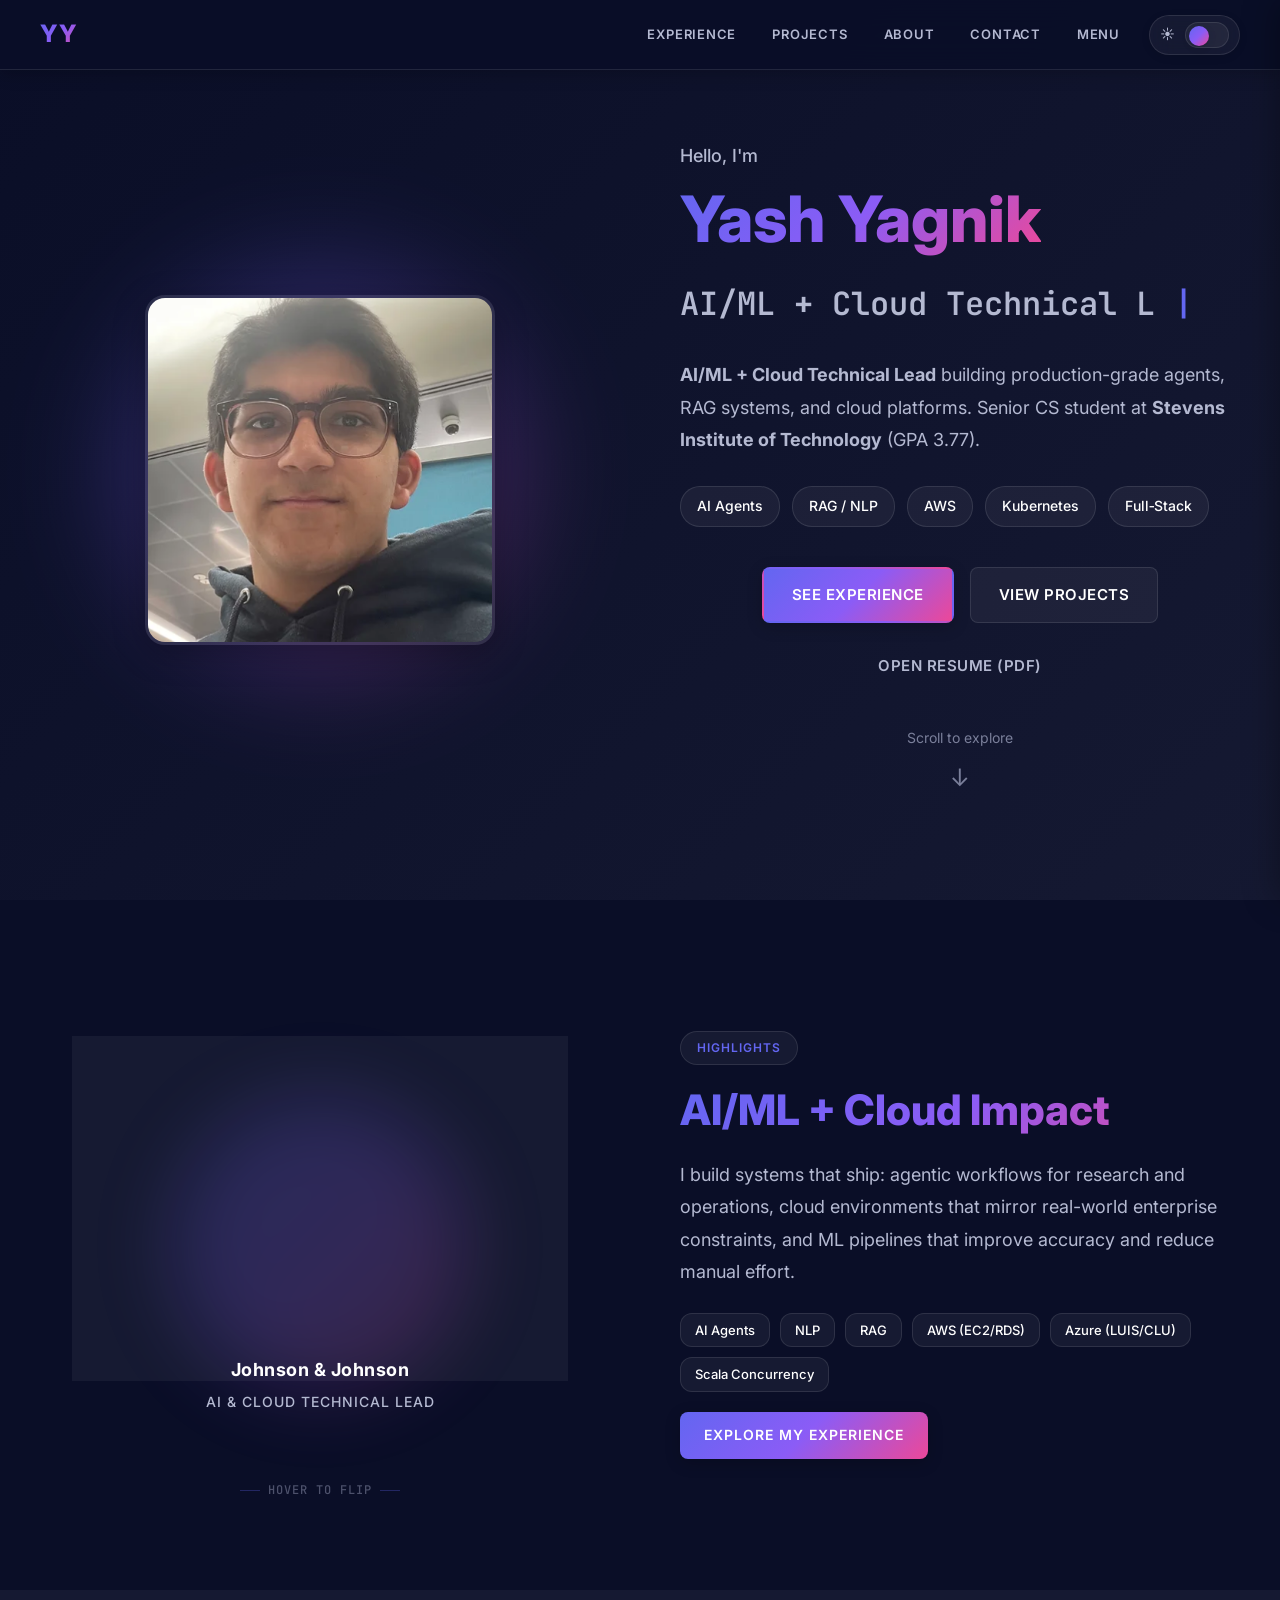
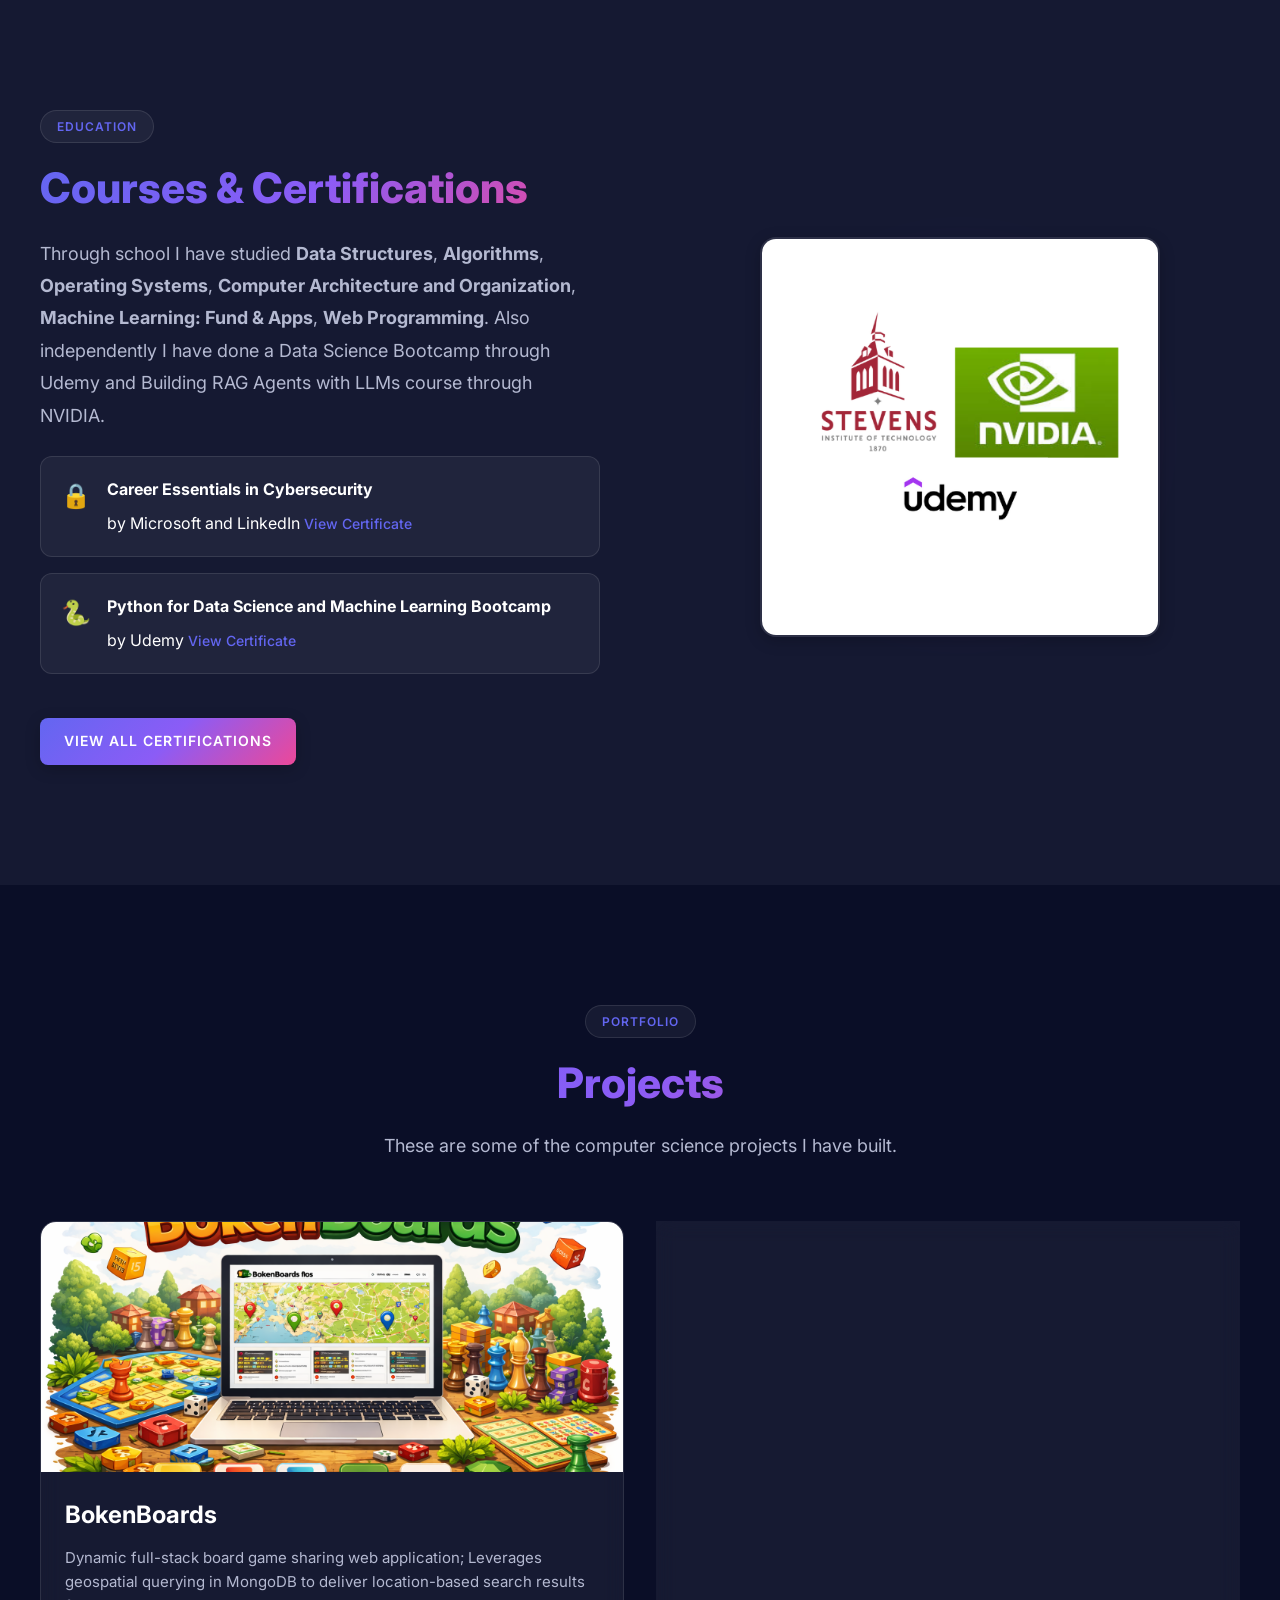
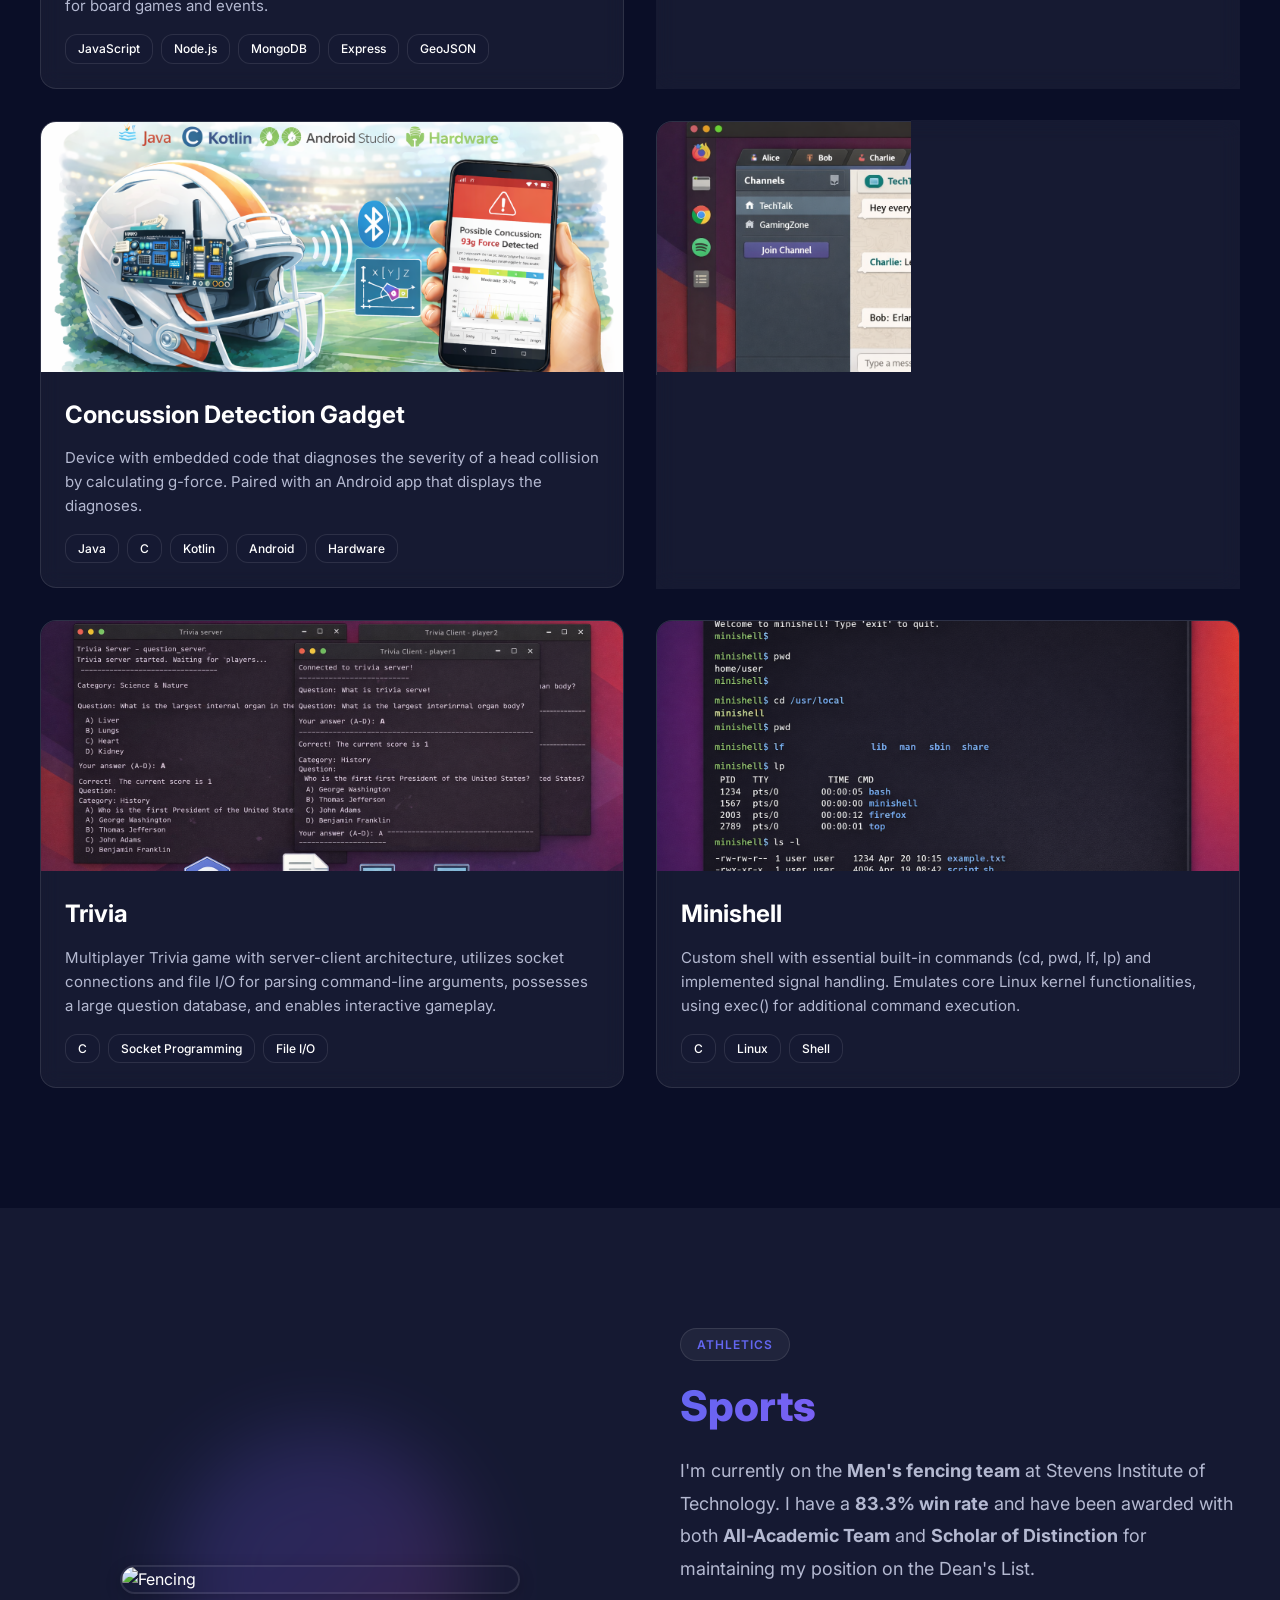
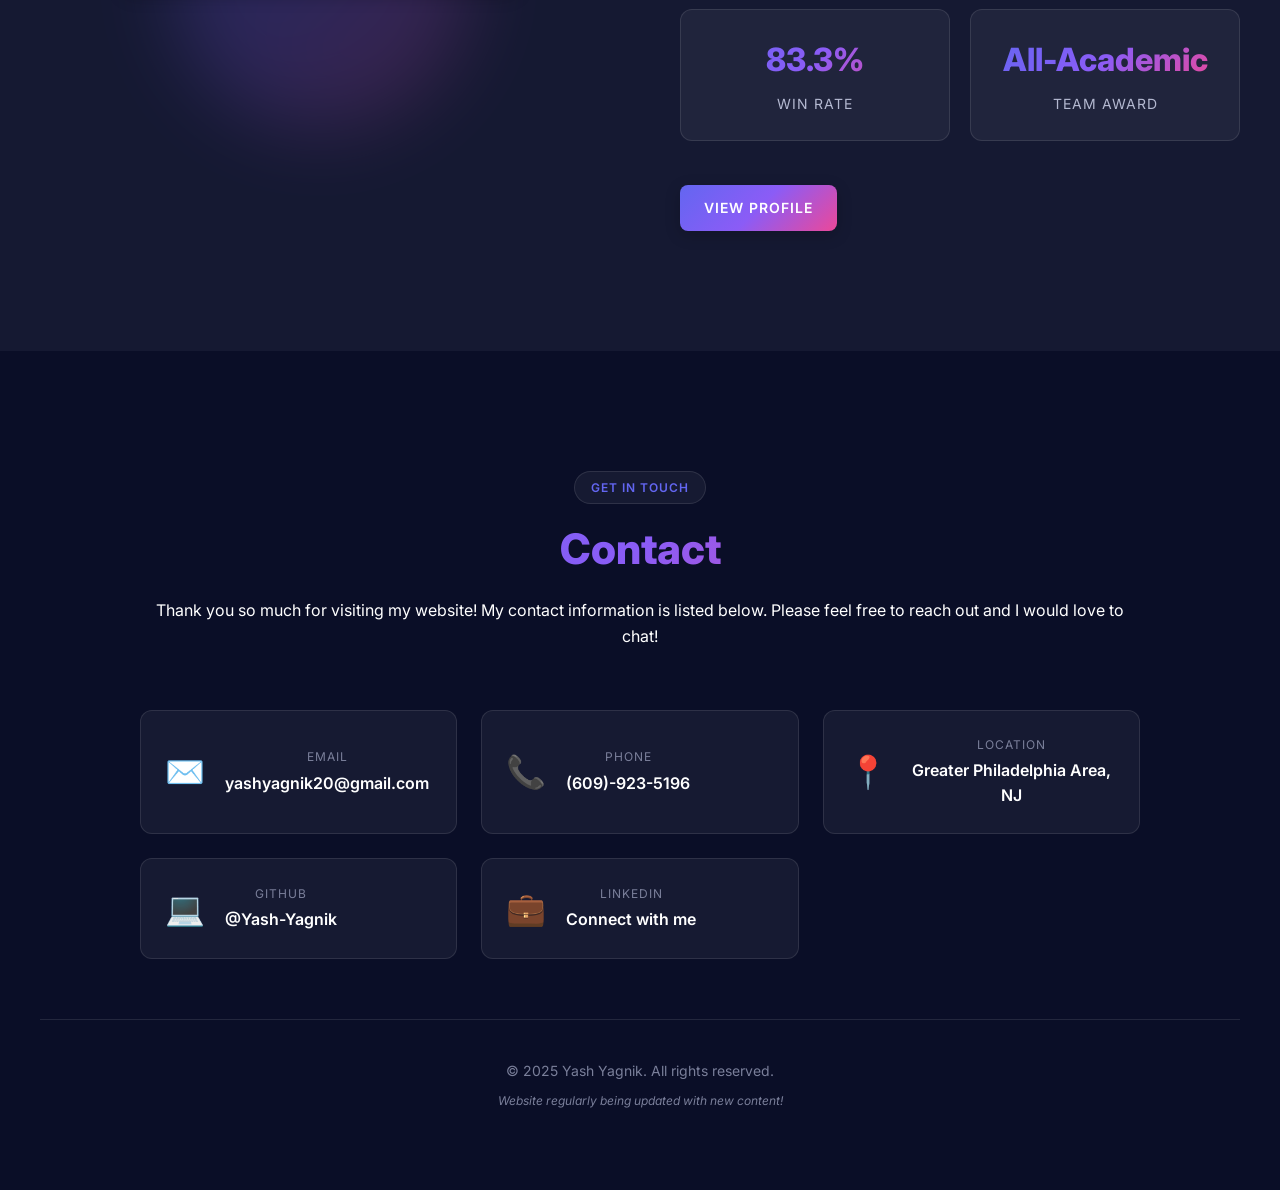
==== commit a9283db4: "Replaced resume and Changed Title of the Webiste Tab" ====
--- a/index.html
+++ b/index.html
@@ -3,7 +3,7 @@
 	<head>
 		<meta charset="UTF-8">
 		<meta name="viewport" content="width=device-width, initial-scale=1, user-scalable=no">
-		<title>Yash Yagnik | Computer Science Student</title>
+		<title>Yash Yagnik | AI/ML Engineer</title>
 		<link rel="icon" type="image/png" href="Gemini_Generated_Image_cto2vccto2vccto2.png">
 		<link rel="stylesheet" href="assets/css/modern.css">
 		<link rel="preconnect" href="https://fonts.googleapis.com">
